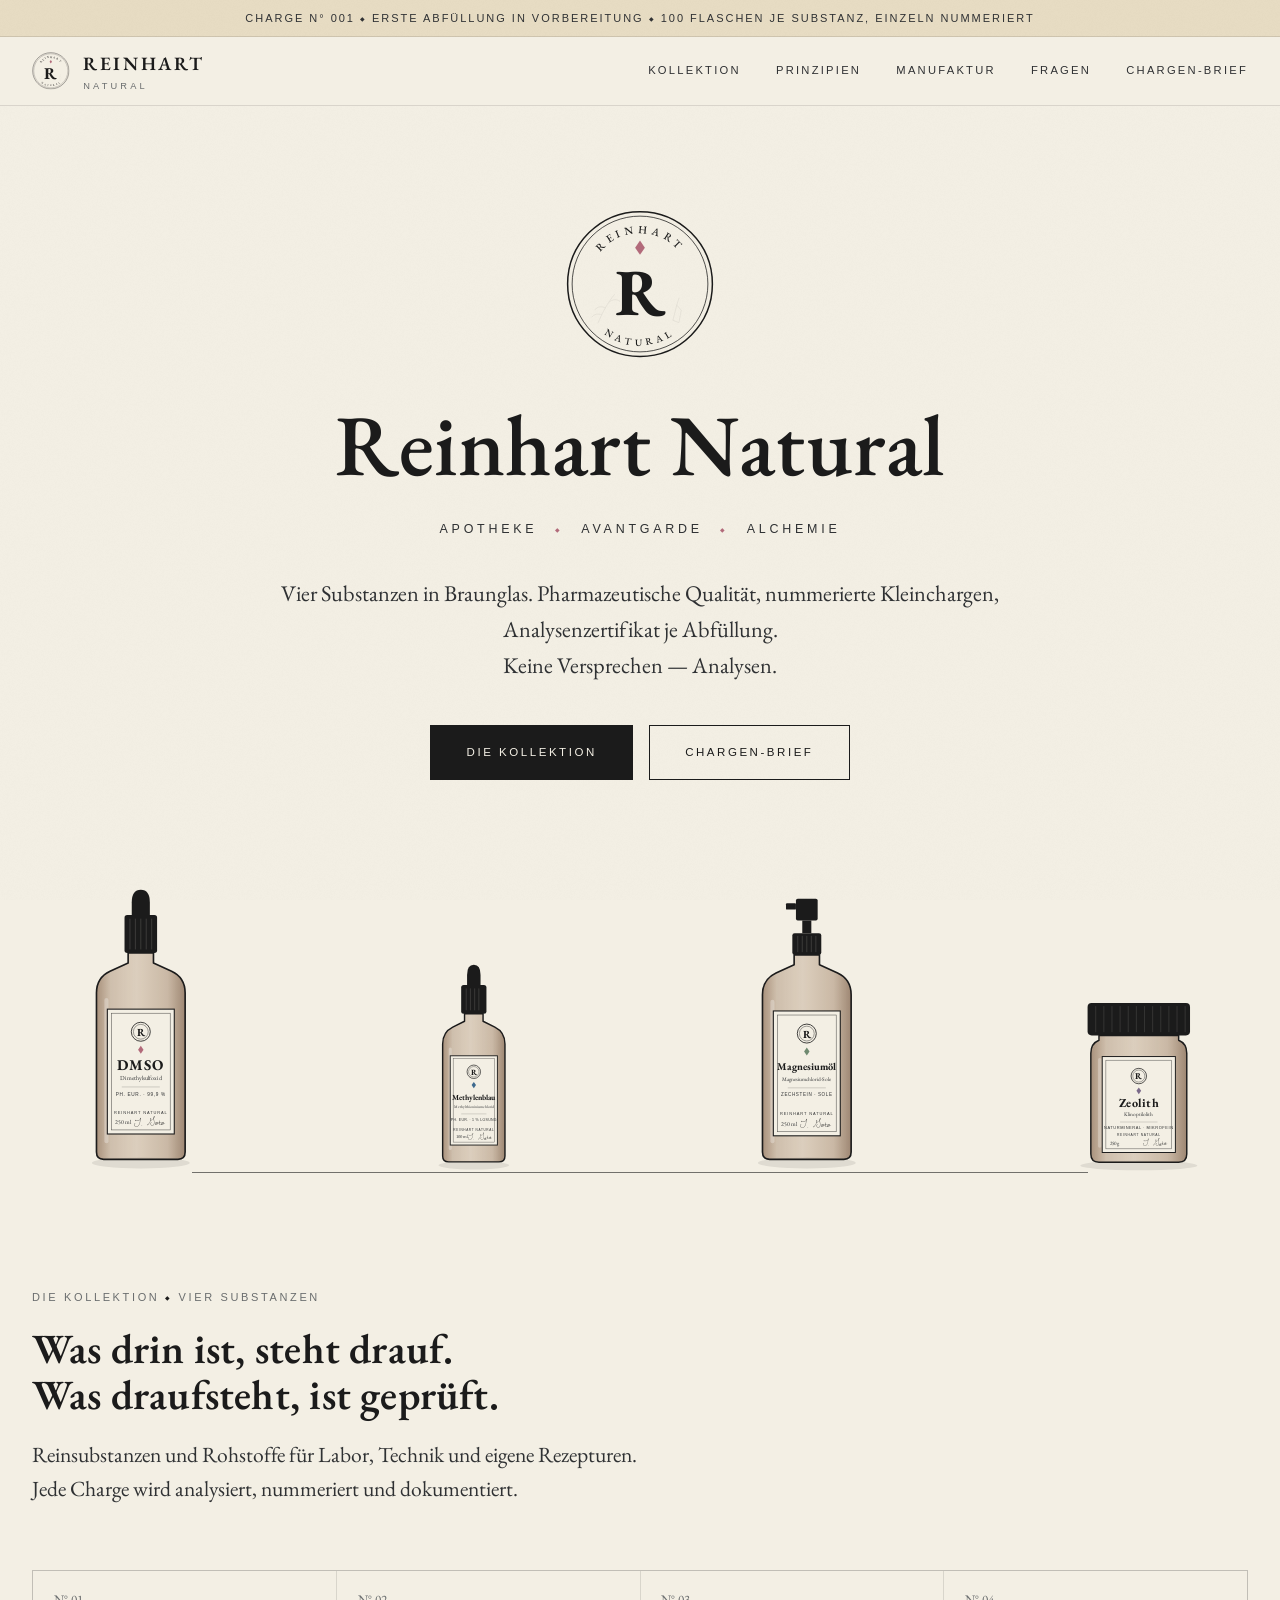
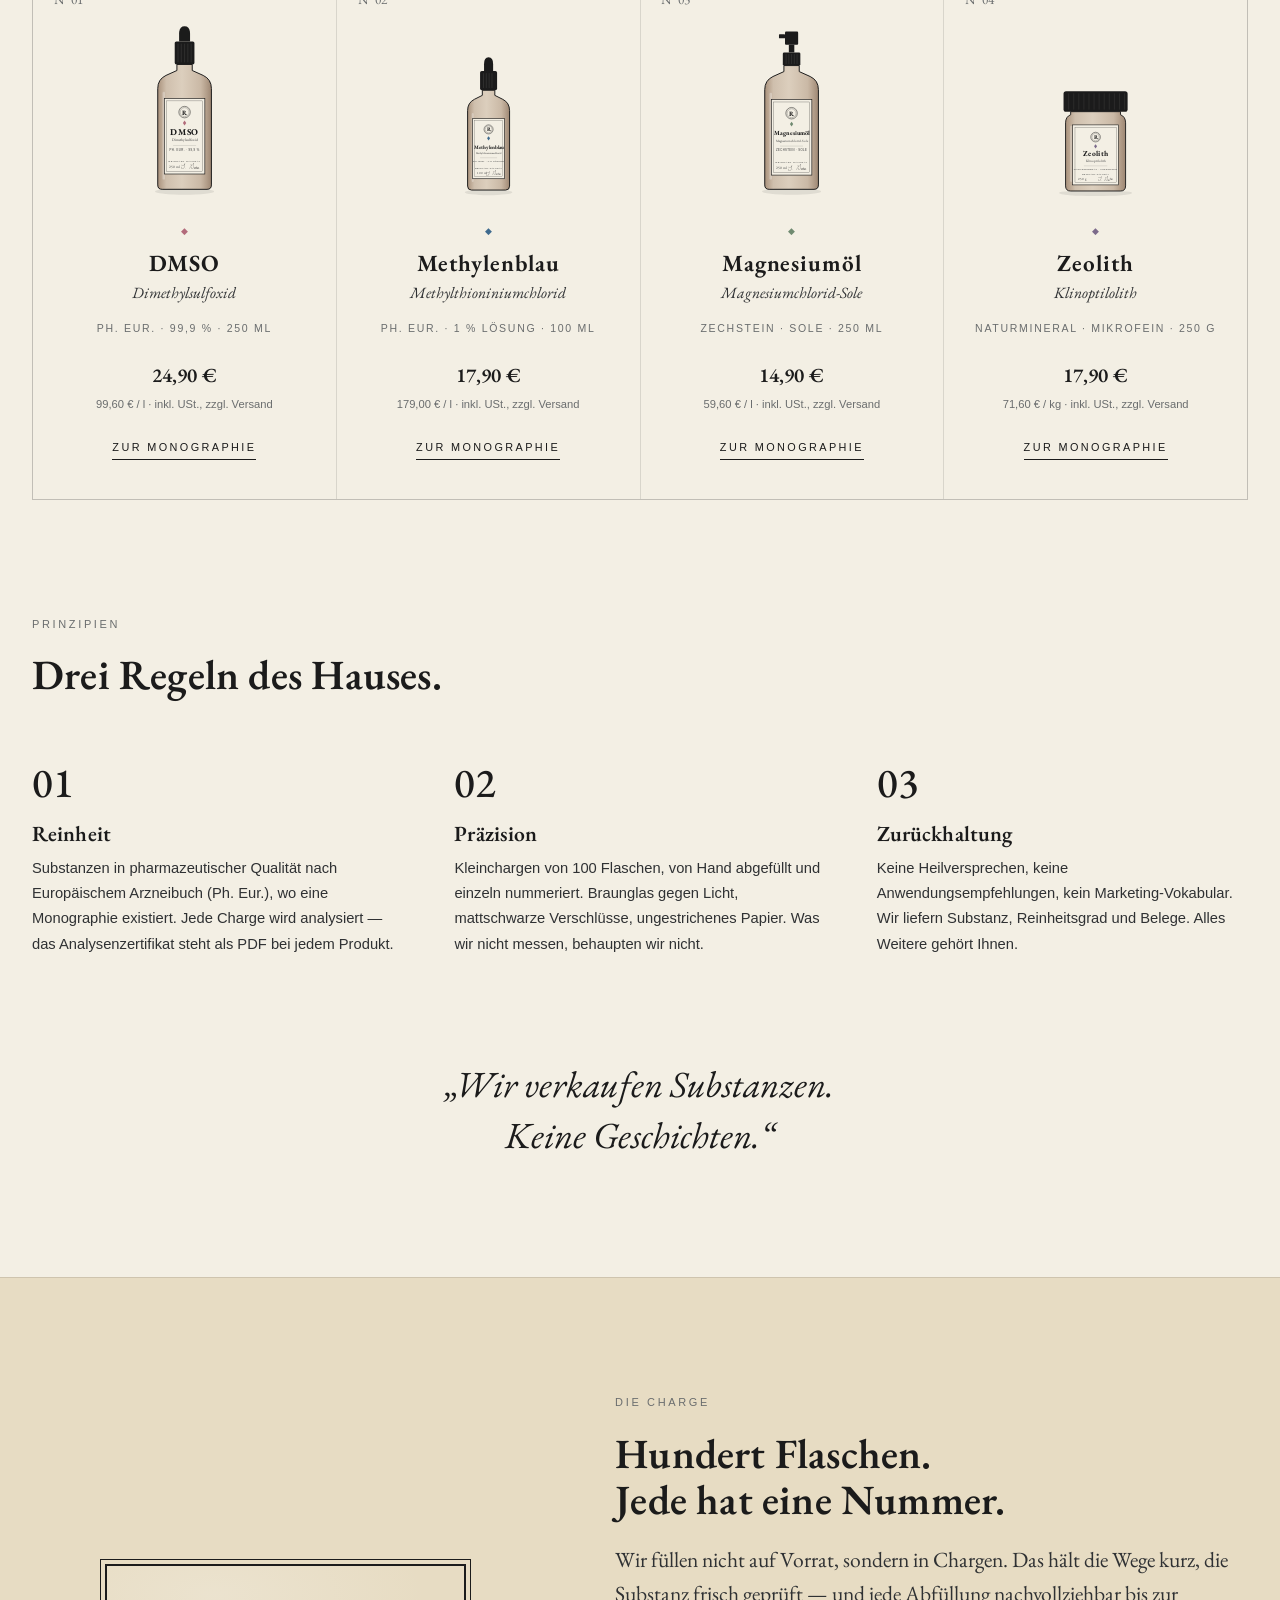
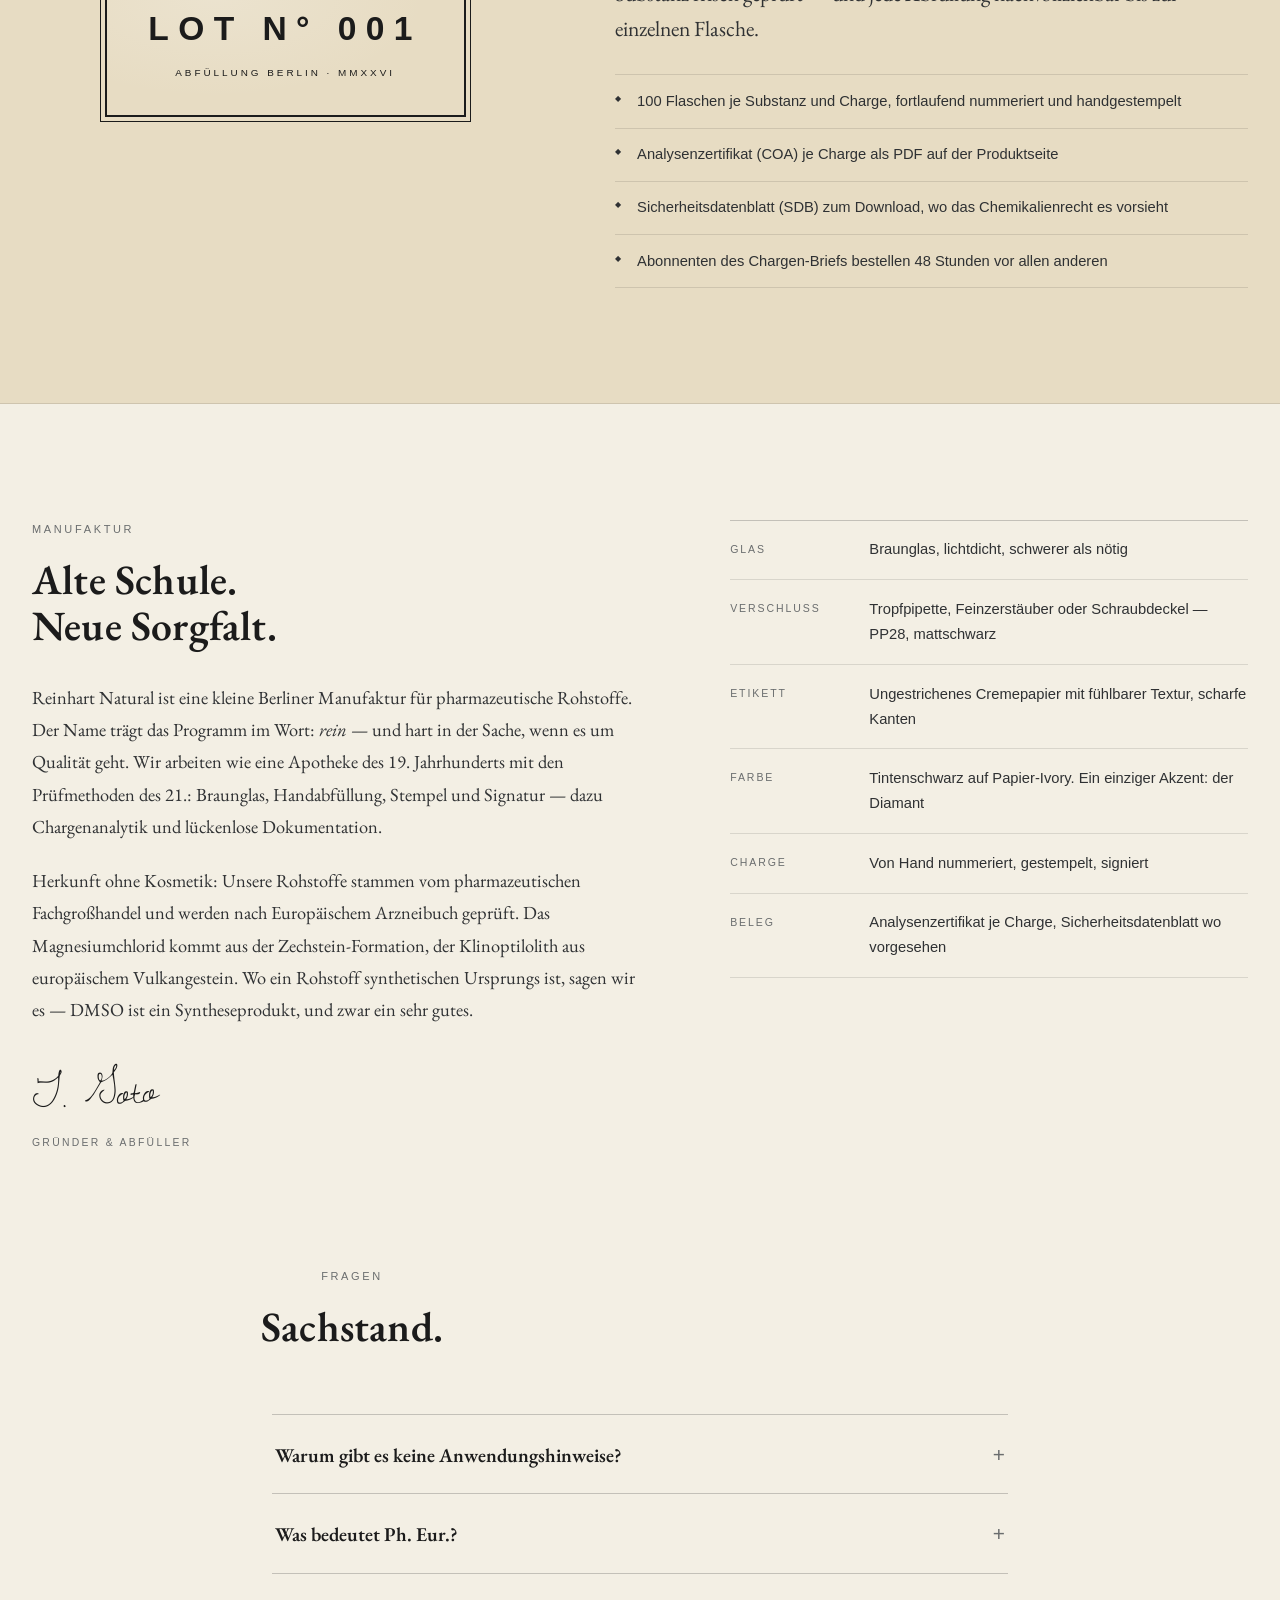
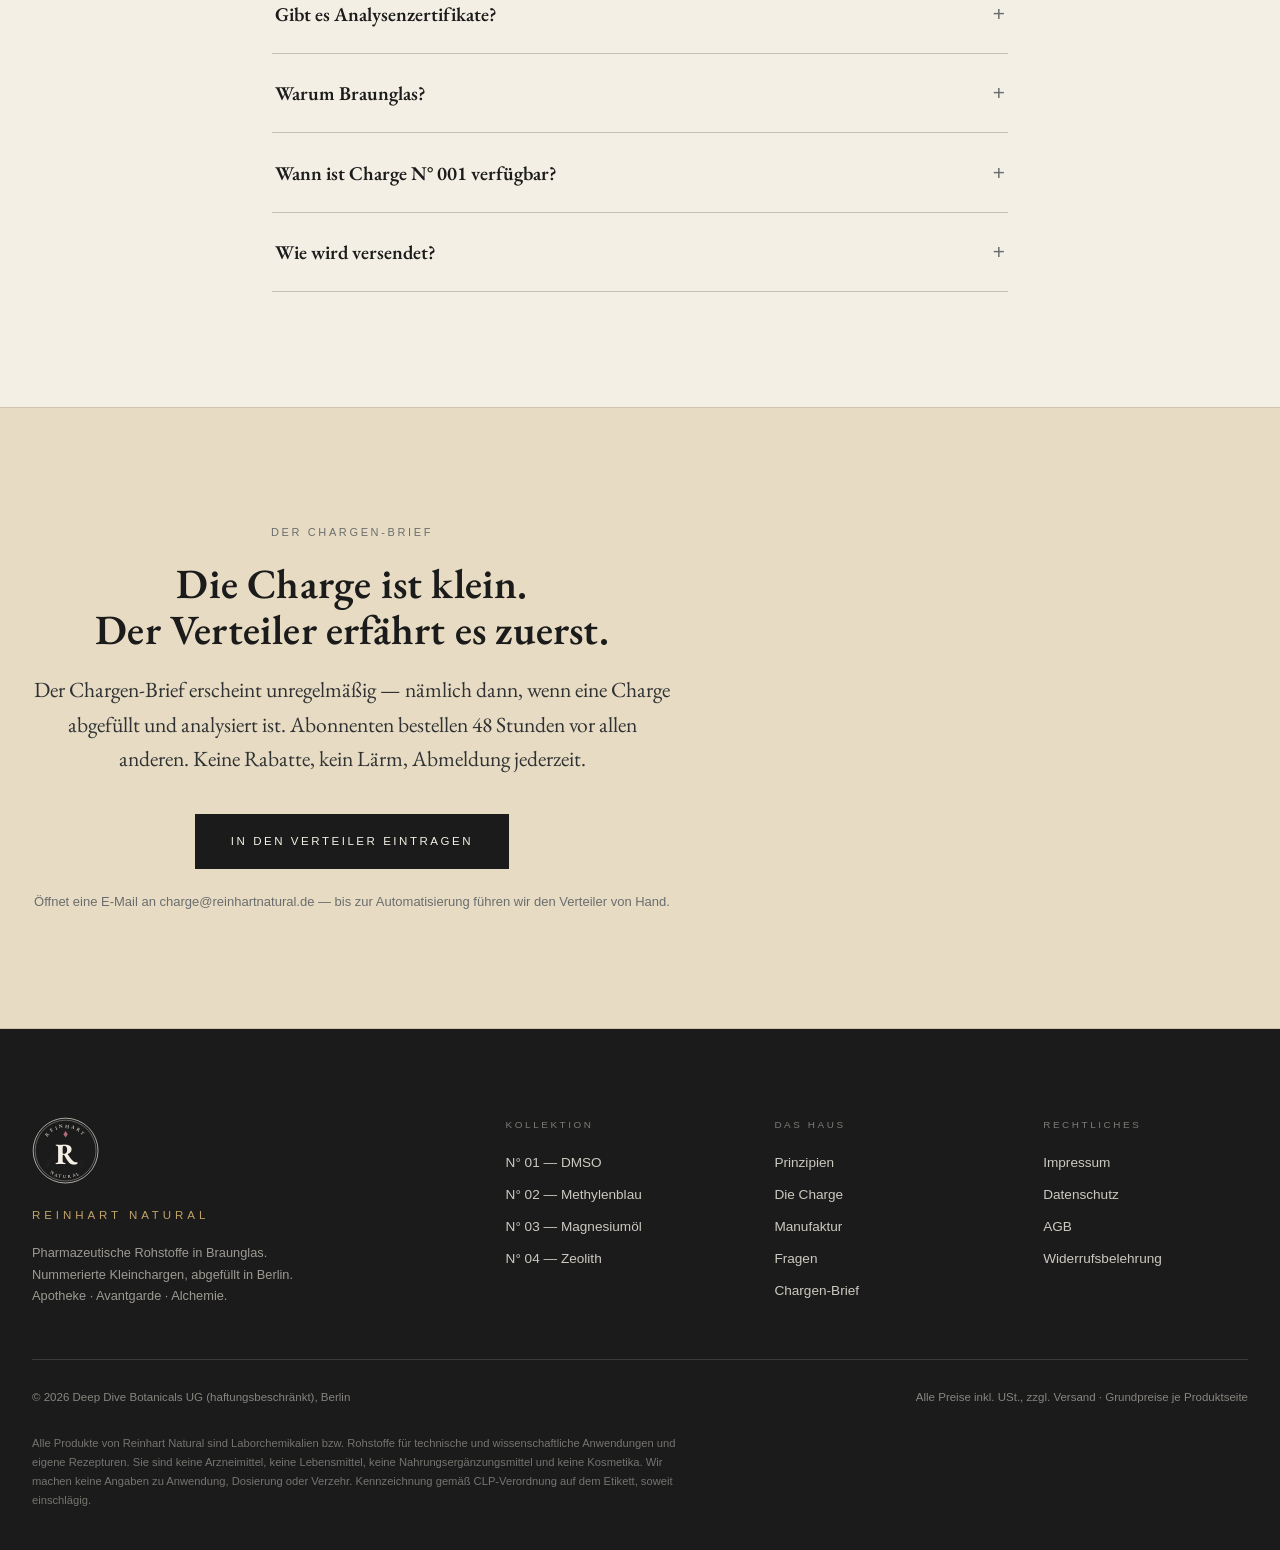
==== index.html @ c89a847f "Komplette Website für reinhartnatural.de Statische Seite (HTML/CSS/JS, kein Build) für GitHub Pages:" ====
<!DOCTYPE html>
<html lang="de">
<head>
  <meta charset="utf-8">
  <meta name="viewport" content="width=device-width, initial-scale=1">
  <title>Reinhart Natural — Pharmazeutische Rohstoffe in Braunglas | Apotheke · Avantgarde · Alchemie</title>
  <meta name="description" content="Reinhart Natural: DMSO, Methylenblau, Magnesiumöl und Zeolith in Braunglas. Pharmazeutische Qualität, nummerierte Kleinchargen, Analysenzertifikat je Charge. Abgefüllt in Berlin.">
  <link rel="canonical" href="https://reinhartnatural.de/">
  <link rel="icon" type="image/svg+xml" href="favicon.svg">
  <link rel="stylesheet" href="assets/css/style.css">
  <meta property="og:type" content="website">
  <meta property="og:site_name" content="Reinhart Natural">
  <meta property="og:title" content="Reinhart Natural — Pharmazeutische Rohstoffe in Braunglas">
  <meta property="og:description" content="Vier Substanzen. Nummerierte Kleinchargen. Analysenzertifikat je Charge. Keine Versprechen — Analysen.">
  <meta property="og:url" content="https://reinhartnatural.de/">
  <meta property="og:locale" content="de_DE">
  <script type="application/ld+json">
  {
    "@context": "https://schema.org",
    "@type": "Organization",
    "name": "Reinhart Natural",
    "url": "https://reinhartnatural.de/",
    "logo": "https://reinhartnatural.de/favicon.svg",
    "slogan": "Apotheke · Avantgarde · Alchemie",
    "parentOrganization": {
      "@type": "Organization",
      "name": "Deep Dive Botanicals UG (haftungsbeschränkt)"
    }
  }
  </script>
</head>
<body>
<a class="skip-link" href="#inhalt">Zum Inhalt springen</a>

<!-- ============ SVG-Sprite: Siegel & Flaschen ============ -->
<svg xmlns="http://www.w3.org/2000/svg" width="0" height="0" style="position:absolute" aria-hidden="true" focusable="false">
  <defs>
    <linearGradient id="amber" x1="0" y1="0" x2="1" y2="0">
      <stop offset="0" stop-color="#6b4426" stop-opacity="0.55"/>
      <stop offset="0.16" stop-color="#7a4f2c" stop-opacity="0.30"/>
      <stop offset="0.45" stop-color="#8a5c34" stop-opacity="0.22"/>
      <stop offset="0.8" stop-color="#7a4f2c" stop-opacity="0.34"/>
      <stop offset="1" stop-color="#5e3a20" stop-opacity="0.58"/>
    </linearGradient>
    <path id="arc-oben" d="M 32 100 A 68 68 0 0 1 168 100" fill="none"/>
    <path id="arc-unten" d="M 18 100 A 82 82 0 0 0 182 100" fill="none"/>
  </defs>

  <!-- Apotheker-Siegel -->
  <symbol id="siegel" viewBox="0 0 200 200">
    <circle cx="100" cy="100" r="96.5" fill="none" stroke="currentColor" stroke-width="2"/>
    <circle cx="100" cy="100" r="90.5" fill="none" stroke="currentColor" stroke-width="1"/>
    <g fill="none" stroke="currentColor" stroke-width="1" stroke-linecap="round" opacity="0.07">
      <path d="M44 152 C 50 138, 56 126, 66 114"/>
      <path d="M54 132 C 49 129, 44 130, 40 134"/>
      <path d="M59 124 C 64 120, 69 120, 73 123"/>
      <path d="M49 141 C 44 139, 39 140, 36 144"/>
      <path d="M144 148 l 5 -20 6 7 -3 16 z"/>
      <path d="M149 128 l 3 -9"/>
    </g>
    <text style="font-family:'EB Garamond',Georgia,serif;font-weight:500;letter-spacing:0.38em" font-size="14.5" fill="currentColor">
      <textPath href="#arc-oben" startOffset="50%" text-anchor="middle">REINHART</textPath>
    </text>
    <text style="font-family:'EB Garamond',Georgia,serif;font-weight:500;letter-spacing:0.42em" font-size="13" fill="currentColor">
      <textPath href="#arc-unten" startOffset="50%" text-anchor="middle">NATURAL</textPath>
    </text>
    <path d="M100 42 l 6.5 9.5 -6.5 9.5 -6.5 -9.5 z" style="fill:var(--d,#b26a7a)"/>
    <text x="100" y="141" text-anchor="middle" style="font-family:'EB Garamond',Georgia,serif;font-weight:700" font-size="88" fill="currentColor">R</text>
  </symbol>

  <!-- DMSO — 250 ml, Tropfpipette -->
  <symbol id="flasche-dmso" viewBox="0 0 190 336">
    <ellipse cx="95" cy="326" rx="54" ry="6" fill="#1b1b1b" opacity="0.09"/>
    <path d="M85 52 L85 38 Q85 24 95 24 Q105 24 105 38 L105 52 Z" fill="#1b1b1b"/>
    <rect x="77" y="52" width="36" height="42" rx="3" fill="#1b1b1b"/>
    <g stroke="#f3efe4" stroke-width="1" opacity="0.16">
      <line x1="83" y1="56" x2="83" y2="90"/><line x1="89" y1="56" x2="89" y2="90"/>
      <line x1="95" y1="56" x2="95" y2="90"/><line x1="101" y1="56" x2="101" y2="90"/>
      <line x1="107" y1="56" x2="107" y2="90"/>
    </g>
    <path d="M54 322 Q46 322 46 314 L46 138 Q46 121 61 114 L81 105 L81 94 L109 94 L109 105 L129 114 Q144 121 144 138 L144 314 Q144 322 136 322 Z"
          fill="url(#amber)" stroke="#1b1b1b" stroke-width="1.8" stroke-linejoin="round"/>
    <path d="M57 146 L57 302" stroke="#ffffff" stroke-width="4.5" stroke-linecap="round" opacity="0.28" fill="none"/>
    <rect x="58" y="156" width="74" height="138" fill="#f3efe4" stroke="#1b1b1b" stroke-width="1.2"/>
    <rect x="62.5" y="160.5" width="65" height="129" fill="none" stroke="#1b1b1b" stroke-width="0.6" opacity="0.75"/>
    <circle cx="95" cy="181" r="10.5" fill="none" stroke="#1b1b1b" stroke-width="0.9"/>
    <circle cx="95" cy="181" r="8.2" fill="none" stroke="#1b1b1b" stroke-width="0.45"/>
    <text x="95" y="185.5" text-anchor="middle" style="font-family:'EB Garamond',Georgia,serif;font-weight:700" font-size="12" fill="#1b1b1b">R</text>
    <path d="M95 196.5 l 3 4.4 -3 4.4 -3 -4.4 z" style="fill:var(--d,#b26a7a)"/>
    <text x="95" y="223" text-anchor="middle" style="font-family:'EB Garamond',Georgia,serif;font-weight:700;letter-spacing:0.08em" font-size="16.5" fill="#1b1b1b">DMSO</text>
    <text x="95" y="234.5" text-anchor="middle" style="font-family:'EB Garamond',Georgia,serif" font-size="6.8" fill="#2f3133">Dimethylsulfoxid</text>
    <line x1="74" y1="242" x2="116" y2="242" stroke="#1b1b1b" stroke-width="0.5" opacity="0.4"/>
    <text x="95" y="251.5" text-anchor="middle" style="font-family:Inter,Arial,sans-serif;letter-spacing:0.14em" font-size="5.2" fill="#2f3133">PH. EUR. · 99,9 %</text>
    <text x="66" y="283" style="font-family:'EB Garamond',Georgia,serif" font-size="6.6" fill="#2f3133">250 ml</text>
    <text x="122" y="284" text-anchor="end" transform="rotate(-3 122 284)" style="font-family:'Dawning of a New Day',cursive" font-size="11" fill="#1b1b1b">T. Goto</text>
    <text x="95" y="272" text-anchor="middle" style="font-family:Inter,Arial,sans-serif;letter-spacing:0.22em" font-size="4.4" fill="#2f3133">REINHART NATURAL</text>
  </symbol>

  <!-- Methylenblau — 100 ml, Tropfpipette -->
  <symbol id="flasche-mb" viewBox="0 0 150 266">
    <ellipse cx="75" cy="258" rx="42" ry="5" fill="#1b1b1b" opacity="0.09"/>
    <path d="M67 44 L67 32 Q67 20 75 20 Q83 20 83 32 L83 44 Z" fill="#1b1b1b"/>
    <rect x="60" y="44" width="30" height="34" rx="3" fill="#1b1b1b"/>
    <g stroke="#f3efe4" stroke-width="1" opacity="0.16">
      <line x1="66" y1="48" x2="66" y2="74"/><line x1="71" y1="48" x2="71" y2="74"/>
      <line x1="76" y1="48" x2="76" y2="74"/><line x1="81" y1="48" x2="81" y2="74"/>
    </g>
    <path d="M45 254 Q38 254 38 247 L38 114 Q38 100 50 94 L64 87 L64 78 L86 78 L86 87 L100 94 Q112 100 112 114 L112 247 Q112 254 105 254 Z"
          fill="url(#amber)" stroke="#1b1b1b" stroke-width="1.7" stroke-linejoin="round"/>
    <path d="M47 120 L47 238" stroke="#ffffff" stroke-width="3.6" stroke-linecap="round" opacity="0.28" fill="none"/>
    <rect x="47" y="128" width="56" height="106" fill="#f3efe4" stroke="#1b1b1b" stroke-width="1.1"/>
    <rect x="50.5" y="131.5" width="49" height="99" fill="none" stroke="#1b1b1b" stroke-width="0.5" opacity="0.75"/>
    <circle cx="75" cy="147" r="8" fill="none" stroke="#1b1b1b" stroke-width="0.8"/>
    <circle cx="75" cy="147" r="6.2" fill="none" stroke="#1b1b1b" stroke-width="0.4"/>
    <text x="75" y="150.5" text-anchor="middle" style="font-family:'EB Garamond',Georgia,serif;font-weight:700" font-size="9.5" fill="#1b1b1b">R</text>
    <path d="M75 159 l 2.6 3.8 -2.6 3.8 -2.6 -3.8 z" style="fill:var(--d,#3e6a8e)"/>
    <text x="75" y="181" text-anchor="middle" style="font-family:'EB Garamond',Georgia,serif;font-weight:700" font-size="9.2" fill="#1b1b1b">Methylenblau</text>
    <text x="75" y="190.5" text-anchor="middle" style="font-family:'EB Garamond',Georgia,serif" font-size="4.7" fill="#2f3133">Methylthioniniumchlorid</text>
    <line x1="60" y1="197" x2="90" y2="197" stroke="#1b1b1b" stroke-width="0.45" opacity="0.4"/>
    <text x="75" y="205" text-anchor="middle" style="font-family:Inter,Arial,sans-serif;letter-spacing:0.08em" font-size="4.2" fill="#2f3133">PH. EUR. · 1 % LÖSUNG</text>
    <text x="54" y="226" style="font-family:'EB Garamond',Georgia,serif" font-size="5.6" fill="#2f3133">100 ml</text>
    <text x="97" y="227" text-anchor="end" transform="rotate(-3 97 227)" style="font-family:'Dawning of a New Day',cursive" font-size="9" fill="#1b1b1b">T. Goto</text>
    <text x="75" y="217" text-anchor="middle" style="font-family:Inter,Arial,sans-serif;letter-spacing:0.2em" font-size="3.7" fill="#2f3133">REINHART NATURAL</text>
  </symbol>

  <!-- Magnesiumöl — 250 ml, Feinzerstäuber -->
  <symbol id="flasche-mgo" viewBox="0 0 190 336">
    <ellipse cx="95" cy="326" rx="54" ry="6" fill="#1b1b1b" opacity="0.09"/>
    <rect x="83" y="34" width="24" height="24" rx="2" fill="#1b1b1b"/>
    <rect x="72" y="39" width="11" height="7" rx="1" fill="#1b1b1b"/>
    <rect x="90" y="58" width="10" height="14" fill="#1b1b1b"/>
    <rect x="79" y="72" width="32" height="24" rx="2.5" fill="#1b1b1b"/>
    <g stroke="#f3efe4" stroke-width="1" opacity="0.16">
      <line x1="85" y1="75" x2="85" y2="93"/><line x1="90" y1="75" x2="90" y2="93"/>
      <line x1="95" y1="75" x2="95" y2="93"/><line x1="100" y1="75" x2="100" y2="93"/>
      <line x1="105" y1="75" x2="105" y2="93"/>
    </g>
    <path d="M54 322 Q46 322 46 314 L46 140 Q46 123 61 116 L81 107 L81 96 L109 96 L109 107 L129 116 Q144 123 144 140 L144 314 Q144 322 136 322 Z"
          fill="url(#amber)" stroke="#1b1b1b" stroke-width="1.8" stroke-linejoin="round"/>
    <path d="M57 148 L57 302" stroke="#ffffff" stroke-width="4.5" stroke-linecap="round" opacity="0.28" fill="none"/>
    <rect x="58" y="158" width="74" height="138" fill="#f3efe4" stroke="#1b1b1b" stroke-width="1.2"/>
    <rect x="62.5" y="162.5" width="65" height="129" fill="none" stroke="#1b1b1b" stroke-width="0.6" opacity="0.75"/>
    <circle cx="95" cy="183" r="10.5" fill="none" stroke="#1b1b1b" stroke-width="0.9"/>
    <circle cx="95" cy="183" r="8.2" fill="none" stroke="#1b1b1b" stroke-width="0.45"/>
    <text x="95" y="187.5" text-anchor="middle" style="font-family:'EB Garamond',Georgia,serif;font-weight:700" font-size="12" fill="#1b1b1b">R</text>
    <path d="M95 198.5 l 3 4.4 -3 4.4 -3 -4.4 z" style="fill:var(--d,#6f8a70)"/>
    <text x="95" y="223" text-anchor="middle" style="font-family:'EB Garamond',Georgia,serif;font-weight:700" font-size="11.5" fill="#1b1b1b">Magnesiumöl</text>
    <text x="95" y="235" text-anchor="middle" style="font-family:'EB Garamond',Georgia,serif" font-size="6" fill="#2f3133">Magnesiumchlorid-Sole</text>
    <line x1="74" y1="243" x2="116" y2="243" stroke="#1b1b1b" stroke-width="0.5" opacity="0.4"/>
    <text x="95" y="252.5" text-anchor="middle" style="font-family:Inter,Arial,sans-serif;letter-spacing:0.14em" font-size="5" fill="#2f3133">ZECHSTEIN · SOLE</text>
    <text x="66" y="285" style="font-family:'EB Garamond',Georgia,serif" font-size="6.6" fill="#2f3133">250 ml</text>
    <text x="122" y="286" text-anchor="end" transform="rotate(-3 122 286)" style="font-family:'Dawning of a New Day',cursive" font-size="11" fill="#1b1b1b">T. Goto</text>
    <text x="95" y="273" text-anchor="middle" style="font-family:Inter,Arial,sans-serif;letter-spacing:0.22em" font-size="4.4" fill="#2f3133">REINHART NATURAL</text>
  </symbol>

  <!-- Zeolith — 250 g, Schraubglas -->
  <symbol id="flasche-zeo" viewBox="0 0 230 246">
    <ellipse cx="115" cy="238" rx="72" ry="6" fill="#1b1b1b" opacity="0.09"/>
    <rect x="52" y="38" width="126" height="40" rx="5" fill="#1b1b1b"/>
    <g stroke="#f3efe4" stroke-width="1" opacity="0.14">
      <line x1="62" y1="42" x2="62" y2="74"/><line x1="72" y1="42" x2="72" y2="74"/>
      <line x1="82" y1="42" x2="82" y2="74"/><line x1="92" y1="42" x2="92" y2="74"/>
      <line x1="102" y1="42" x2="102" y2="74"/><line x1="112" y1="42" x2="112" y2="74"/>
      <line x1="122" y1="42" x2="122" y2="74"/><line x1="132" y1="42" x2="132" y2="74"/>
      <line x1="142" y1="42" x2="142" y2="74"/><line x1="152" y1="42" x2="152" y2="74"/>
      <line x1="162" y1="42" x2="162" y2="74"/><line x1="172" y1="42" x2="172" y2="74"/>
    </g>
    <path d="M66 234 Q56 234 56 224 L56 100 Q56 88 66 84 L66 78 L164 78 L164 84 Q174 88 174 100 L174 224 Q174 234 164 234 Z"
          fill="url(#amber)" stroke="#1b1b1b" stroke-width="1.8" stroke-linejoin="round"/>
    <path d="M67 108 L67 214" stroke="#ffffff" stroke-width="4.5" stroke-linecap="round" opacity="0.26" fill="none"/>
    <rect x="70" y="104" width="90" height="118" fill="#f3efe4" stroke="#1b1b1b" stroke-width="1.2"/>
    <rect x="74.5" y="108.5" width="81" height="109" fill="none" stroke="#1b1b1b" stroke-width="0.6" opacity="0.75"/>
    <circle cx="115" cy="128" r="9.5" fill="none" stroke="#1b1b1b" stroke-width="0.9"/>
    <circle cx="115" cy="128" r="7.4" fill="none" stroke="#1b1b1b" stroke-width="0.45"/>
    <text x="115" y="132" text-anchor="middle" style="font-family:'EB Garamond',Georgia,serif;font-weight:700" font-size="11" fill="#1b1b1b">R</text>
    <path d="M115 142 l 2.9 4.2 -2.9 4.2 -2.9 -4.2 z" style="fill:var(--d,#7b6a8a)"/>
    <text x="115" y="166" text-anchor="middle" style="font-family:'EB Garamond',Georgia,serif;font-weight:700;letter-spacing:0.04em" font-size="15" fill="#1b1b1b">Zeolith</text>
    <text x="115" y="177.5" text-anchor="middle" style="font-family:'EB Garamond',Georgia,serif" font-size="6.6" fill="#2f3133">Klinoptilolith</text>
    <line x1="92" y1="184.5" x2="138" y2="184.5" stroke="#1b1b1b" stroke-width="0.5" opacity="0.4"/>
    <text x="115" y="193" text-anchor="middle" style="font-family:Inter,Arial,sans-serif;letter-spacing:0.14em" font-size="4.9" fill="#2f3133">NATURMINERAL · MIKROFEIN</text>
    <text x="115" y="202" text-anchor="middle" style="font-family:Inter,Arial,sans-serif;letter-spacing:0.2em" font-size="4.1" fill="#2f3133">REINHART NATURAL</text>
    <text x="80" y="212.5" style="font-family:'EB Garamond',Georgia,serif" font-size="6.4" fill="#2f3133">250 g</text>
    <text x="150" y="213" text-anchor="end" transform="rotate(-3 150 213)" style="font-family:'Dawning of a New Day',cursive" font-size="10" fill="#1b1b1b">T. Goto</text>
  </symbol>
</svg>

<!-- ============ Ankündigung + Header ============ -->
<div class="annonce">Charge N° 001 <span class="dia">◆</span> Erste Abfüllung in Vorbereitung <span class="dia">◆</span> 100 Flaschen je Substanz, einzeln nummeriert</div>

<header class="site-header">
  <div class="wrap header-inner">
    <a class="brand" href="index.html" aria-label="Reinhart Natural — Startseite">
      <svg style="color:#1b1b1b"><use href="#siegel"/></svg>
      <span class="brand-name">Reinhart<span>Natural</span></span>
    </a>
    <button class="nav-toggle" aria-expanded="false" aria-controls="hauptnavigation" aria-label="Navigation öffnen">
      <svg viewBox="0 0 24 24" fill="none" stroke-width="1.5"><path d="M3 6h18M3 12h18M3 18h18"/></svg>
    </button>
    <nav class="site-nav" id="hauptnavigation" aria-label="Hauptnavigation">
      <a href="#kollektion">Kollektion</a>
      <a href="#prinzipien">Prinzipien</a>
      <a href="#manufaktur">Manufaktur</a>
      <a href="#fragen">Fragen</a>
      <a href="#verteiler">Chargen-Brief</a>
    </nav>
  </div>
</header>

<main id="inhalt">

  <!-- ============ Hero ============ -->
  <section class="hero">
    <div class="wrap">
      <svg class="hero-seal reveal" style="color:#1b1b1b" role="img" aria-label="Siegel Reinhart Natural"><use href="#siegel"/></svg>
      <h1 class="display reveal reveal-d1">Reinhart Natural</h1>
      <p class="tagline reveal reveal-d2">Apotheke <span class="dia">◆</span> Avantgarde <span class="dia">◆</span> Alchemie</p>
      <p class="hero-claim reveal reveal-d2">Vier Substanzen in Braunglas. Pharmazeutische Qualität, nummerierte
        Kleinchargen, Analysenzertifikat je Abfüllung.<br>Keine Versprechen&nbsp;— Analysen.</p>
      <div class="hero-actions reveal reveal-d3">
        <a class="btn btn-solid" href="#kollektion">Die Kollektion</a>
        <a class="btn" href="#verteiler">Chargen-Brief</a>
      </div>
    </div>
    <div class="hero-shelf reveal">
      <div class="bottles" aria-hidden="true">
        <svg style="--d:#b26a7a"><use href="#flasche-dmso"/></svg>
        <svg class="h-sm" style="--d:#3e6a8e"><use href="#flasche-mb"/></svg>
        <svg style="--d:#6f8a70"><use href="#flasche-mgo"/></svg>
        <svg class="h-jar" style="--d:#7b6a8a"><use href="#flasche-zeo"/></svg>
      </div>
      <hr class="shelf-line">
    </div>
  </section>

  <!-- ============ Kollektion ============ -->
  <section class="section" id="kollektion">
    <div class="wrap">
      <div class="section-head reveal">
        <span class="eyebrow">Die Kollektion <span class="dia">◆</span> Vier Substanzen</span>
        <h2>Was drin ist, steht drauf.<br>Was draufsteht, ist geprüft.</h2>
        <p class="lede">Reinsubstanzen und Rohstoffe für Labor, Technik und eigene Rezepturen.
          Jede Charge wird analysiert, nummeriert und dokumentiert.</p>
      </div>
      <div class="grid-products">
        <article class="product-card reveal">
          <span class="no">N° 01</span>
          <figure><svg style="--d:#b26a7a" role="img" aria-label="DMSO Braunglasflasche mit Tropfpipette"><use href="#flasche-dmso"/></svg></figure>
          <span class="dia" style="color:#b26a7a">◆</span>
          <h3>DMSO</h3>
          <p class="chem">Dimethylsulfoxid</p>
          <p class="spec">Ph.&nbsp;Eur. · 99,9&nbsp;% · 250&nbsp;ml</p>
          <p class="price">24,90&nbsp;€</p>
          <p class="base-price">99,60&nbsp;€&nbsp;/&nbsp;l · inkl. USt., zzgl. Versand</p>
          <a class="card-link stretch" href="produkte/dmso.html">Zur Monographie</a>
        </article>
        <article class="product-card reveal reveal-d1">
          <span class="no">N° 02</span>
          <figure><svg class="h-sm" style="--d:#3e6a8e" role="img" aria-label="Methylenblau Braunglasflasche mit Tropfpipette"><use href="#flasche-mb"/></svg></figure>
          <span class="dia" style="color:#3e6a8e">◆</span>
          <h3>Methylenblau</h3>
          <p class="chem">Methylthioniniumchlorid</p>
          <p class="spec">Ph.&nbsp;Eur. · 1&nbsp;%&nbsp;Lösung · 100&nbsp;ml</p>
          <p class="price">17,90&nbsp;€</p>
          <p class="base-price">179,00&nbsp;€&nbsp;/&nbsp;l · inkl. USt., zzgl. Versand</p>
          <a class="card-link stretch" href="produkte/methylenblau.html">Zur Monographie</a>
        </article>
        <article class="product-card reveal reveal-d2">
          <span class="no">N° 03</span>
          <figure><svg style="--d:#6f8a70" role="img" aria-label="Magnesiumöl Braunglasflasche mit Feinzerstäuber"><use href="#flasche-mgo"/></svg></figure>
          <span class="dia" style="color:#6f8a70">◆</span>
          <h3>Magnesiumöl</h3>
          <p class="chem">Magnesiumchlorid-Sole</p>
          <p class="spec">Zechstein · Sole · 250&nbsp;ml</p>
          <p class="price">14,90&nbsp;€</p>
          <p class="base-price">59,60&nbsp;€&nbsp;/&nbsp;l · inkl. USt., zzgl. Versand</p>
          <a class="card-link stretch" href="produkte/magnesiumoel.html">Zur Monographie</a>
        </article>
        <article class="product-card reveal reveal-d3">
          <span class="no">N° 04</span>
          <figure><svg class="h-jar" style="--d:#7b6a8a" role="img" aria-label="Zeolith Braunglas-Schraubglas"><use href="#flasche-zeo"/></svg></figure>
          <span class="dia" style="color:#7b6a8a">◆</span>
          <h3>Zeolith</h3>
          <p class="chem">Klinoptilolith</p>
          <p class="spec">Naturmineral · mikrofein · 250&nbsp;g</p>
          <p class="price">17,90&nbsp;€</p>
          <p class="base-price">71,60&nbsp;€&nbsp;/&nbsp;kg · inkl. USt., zzgl. Versand</p>
          <a class="card-link stretch" href="produkte/zeolith.html">Zur Monographie</a>
        </article>
      </div>
    </div>
  </section>

  <!-- ============ Prinzipien ============ -->
  <section class="section" id="prinzipien" style="padding-top:0">
    <div class="wrap">
      <div class="section-head reveal">
        <span class="eyebrow">Prinzipien</span>
        <h2>Drei Regeln des Hauses.</h2>
      </div>
      <div class="grid-3">
        <div class="principle reveal">
          <div class="num">01</div>
          <h3>Reinheit</h3>
          <p>Substanzen in pharmazeutischer Qualität nach Europäischem Arzneibuch (Ph.&nbsp;Eur.), wo eine
            Monographie existiert. Jede Charge wird analysiert&nbsp;— das Analysenzertifikat steht als PDF
            bei jedem Produkt.</p>
        </div>
        <div class="principle reveal reveal-d1">
          <div class="num">02</div>
          <h3>Präzision</h3>
          <p>Kleinchargen von 100 Flaschen, von Hand abgefüllt und einzeln nummeriert. Braunglas gegen Licht,
            mattschwarze Verschlüsse, ungestrichenes Papier. Was wir nicht messen, behaupten wir nicht.</p>
        </div>
        <div class="principle reveal reveal-d2">
          <div class="num">03</div>
          <h3>Zurückhaltung</h3>
          <p>Keine Heilversprechen, keine Anwendungsempfehlungen, kein Marketing-Vokabular. Wir liefern
            Substanz, Reinheitsgrad und Belege. Alles Weitere gehört Ihnen.</p>
        </div>
      </div>
      <p class="pullquote reveal">„Wir verkaufen Substanzen.<br>Keine Geschichten.“</p>
    </div>
  </section>

  <!-- ============ Charge ============ -->
  <section class="section charge" id="charge">
    <div class="wrap charge-grid">
      <div class="lot-stamp reveal" aria-hidden="true">
        <div class="lot-no">LOT N° 001</div>
        <div class="lot-sub">Abfüllung Berlin · MMXXVI</div>
      </div>
      <div>
        <div class="section-head reveal" style="margin-bottom:0">
          <span class="eyebrow">Die Charge</span>
          <h2>Hundert Flaschen.<br>Jede hat eine Nummer.</h2>
          <p class="lede">Wir füllen nicht auf Vorrat, sondern in Chargen. Das hält die Wege kurz, die
            Substanz frisch geprüft&nbsp;— und jede Abfüllung nachvollziehbar bis zur einzelnen Flasche.</p>
        </div>
        <ul class="charge-facts reveal">
          <li><span class="dia">◆</span>100 Flaschen je Substanz und Charge, fortlaufend nummeriert und handgestempelt</li>
          <li><span class="dia">◆</span>Analysenzertifikat (COA) je Charge als PDF auf der Produktseite</li>
          <li><span class="dia">◆</span>Sicherheitsdatenblatt (SDB) zum Download, wo das Chemikalienrecht es vorsieht</li>
          <li><span class="dia">◆</span>Abonnenten des Chargen-Briefs bestellen 48 Stunden vor allen anderen</li>
        </ul>
      </div>
    </div>
  </section>

  <!-- ============ Manufaktur ============ -->
  <section class="section" id="manufaktur">
    <div class="wrap manufaktur-grid">
      <div>
        <div class="section-head reveal" style="margin-bottom:2rem">
          <span class="eyebrow">Manufaktur</span>
          <h2>Alte Schule.<br>Neue Sorgfalt.</h2>
        </div>
        <div class="prose reveal">
          <p>Reinhart Natural ist eine kleine Berliner Manufaktur für pharmazeutische Rohstoffe. Der Name
            trägt das Programm im Wort: <em>rein</em>&nbsp;— und hart in der Sache, wenn es um Qualität geht.
            Wir arbeiten wie eine Apotheke des 19.&nbsp;Jahrhunderts mit den Prüfmethoden des 21.: Braunglas,
            Handabfüllung, Stempel und Signatur&nbsp;— dazu Chargenanalytik und lückenlose Dokumentation.</p>
          <p>Herkunft ohne Kosmetik: Unsere Rohstoffe stammen vom pharmazeutischen Fachgroßhandel und werden
            nach Europäischem Arzneibuch geprüft. Das Magnesiumchlorid kommt aus der Zechstein-Formation,
            der Klinoptilolith aus europäischem Vulkangestein. Wo ein Rohstoff synthetischen Ursprungs ist,
            sagen wir es&nbsp;— DMSO ist ein Syntheseprodukt, und zwar ein sehr gutes.</p>
          <div class="signature" aria-hidden="true">T. Goto</div>
          <div class="signature-label">Gründer &amp; Abfüller</div>
        </div>
      </div>
      <div class="reveal reveal-d1">
        <ul class="material-list">
          <li><span class="k">Glas</span><span class="v">Braunglas, lichtdicht, schwerer als nötig</span></li>
          <li><span class="k">Verschluss</span><span class="v">Tropfpipette, Feinzerstäuber oder Schraubdeckel&nbsp;— PP28, mattschwarz</span></li>
          <li><span class="k">Etikett</span><span class="v">Ungestrichenes Cremepapier mit fühlbarer Textur, scharfe Kanten</span></li>
          <li><span class="k">Farbe</span><span class="v">Tintenschwarz auf Papier-Ivory. Ein einziger Akzent: der Diamant</span></li>
          <li><span class="k">Charge</span><span class="v">Von Hand nummeriert, gestempelt, signiert</span></li>
          <li><span class="k">Beleg</span><span class="v">Analysenzertifikat je Charge, Sicherheitsdatenblatt wo vorgesehen</span></li>
        </ul>
      </div>
    </div>
  </section>

  <!-- ============ FAQ ============ -->
  <section class="section" id="fragen" style="padding-top:0">
    <div class="wrap">
      <div class="section-head center reveal">
        <span class="eyebrow">Fragen</span>
        <h2>Sachstand.</h2>
      </div>
      <div class="faq reveal">
        <details>
          <summary>Warum gibt es keine Anwendungshinweise?</summary>
          <div class="faq-body">
            <p>Unsere Produkte sind Laborchemikalien und Rohstoffe für technische und wissenschaftliche
              Zwecke sowie für eigene Rezepturen. Sie sind keine Arzneimittel, keine Lebensmittel, keine
              Nahrungsergänzungsmittel und keine Kosmetika. Deshalb machen wir grundsätzlich keine Angaben
              zu Anwendung, Dosierung oder Verzehr&nbsp;— aus rechtlichen Gründen und aus Überzeugung.</p>
            <p>Fachliteratur zu den einzelnen Substanzen ist im Buchhandel verfügbar. Die Auswahl gehört Ihnen.</p>
          </div>
        </details>
        <details>
          <summary>Was bedeutet Ph.&nbsp;Eur.?</summary>
          <div class="faq-body">
            <p>Das Europäische Arzneibuch (Pharmacopoea Europaea) legt für Substanzen verbindliche
              Monographien fest: Identität, Reinheit, Prüfverfahren. „Ph.&nbsp;Eur.“ bedeutet, dass eine
              Substanz die Anforderungen dieser Monographie erfüllt&nbsp;— geprüft, nicht behauptet.</p>
          </div>
        </details>
        <details>
          <summary>Gibt es Analysenzertifikate?</summary>
          <div class="faq-body">
            <p>Ja, für jede Charge. Das Analysenzertifikat (Certificate of Analysis, COA) dokumentiert die
              Prüfung der jeweiligen Abfüllung und steht auf der Produktseite als PDF bereit, sobald die
              Charge verfügbar ist. Sicherheitsdatenblätter stellen wir zum Download, wo das
              Chemikalienrecht es vorsieht.</p>
          </div>
        </details>
        <details>
          <summary>Warum Braunglas?</summary>
          <div class="faq-body">
            <p>Braunglas filtert Licht im UV-Bereich und schützt lichtempfindliche Substanzen. Es ist
              chemisch inert, dicht und wiederverwendbar. Kunststoff kommt bei uns nur dort vor, wo es
              technisch nicht anders geht: am Verschluss.</p>
          </div>
        </details>
        <details>
          <summary>Wann ist Charge N° 001 verfügbar?</summary>
          <div class="faq-body">
            <p>Die erste Abfüllung ist in Vorbereitung. Der Chargen-Brief informiert zuerst: Abonnenten
              erhalten Analysenzertifikat und Bestellzugang 48 Stunden vor allen anderen. Je Substanz
              werden 100 nummerierte Flaschen abgefüllt.</p>
          </div>
        </details>
        <details>
          <summary>Wie wird versendet?</summary>
          <div class="faq-body">
            <p>Versichert, mit geschütztem Glas und plastikarm verpackt, innerhalb Deutschlands. Die
              Versandkosten werden vor der Bestellung transparent ausgewiesen. Details folgen mit
              Charge&nbsp;N°&nbsp;001.</p>
          </div>
        </details>
      </div>
    </div>
  </section>

  <!-- ============ Chargen-Brief ============ -->
  <section class="section charge verteiler" id="verteiler">
    <div class="wrap">
      <div class="section-head center reveal" style="margin-bottom:0">
        <span class="eyebrow">Der Chargen-Brief</span>
        <h2>Die Charge ist klein.<br>Der Verteiler erfährt es zuerst.</h2>
        <p class="lede" style="max-width:36em;margin-inline:auto">Der Chargen-Brief erscheint unregelmäßig&nbsp;—
          nämlich dann, wenn eine Charge abgefüllt und analysiert ist. Abonnenten bestellen 48 Stunden vor
          allen anderen. Keine Rabatte, kein Lärm, Abmeldung jederzeit.</p>
        <a class="btn btn-solid reveal" href="mailto:charge@reinhartnatural.de?subject=Chargen-Brief%20abonnieren&amp;body=Bitte%20nehmt%20mich%20in%20den%20Chargen-Brief%20auf.">In den Verteiler eintragen</a>
        <p class="small">Öffnet eine E-Mail an charge@reinhartnatural.de&nbsp;— bis zur Automatisierung führen wir den Verteiler von Hand.</p>
      </div>
    </div>
  </section>

</main>

<!-- ============ Footer ============ -->
<footer class="site-footer">
  <div class="wrap">
    <div class="footer-grid">
      <div class="footer-brand">
        <svg style="color:#f3efe4"><use href="#siegel"/></svg>
        <div class="wordmark">Reinhart Natural</div>
        <p>Pharmazeutische Rohstoffe in Braunglas. Nummerierte Kleinchargen, abgefüllt in Berlin.
          Apotheke · Avantgarde · Alchemie.</p>
      </div>
      <div class="footer-col">
        <h4>Kollektion</h4>
        <ul>
          <li><a href="produkte/dmso.html">N° 01 — DMSO</a></li>
          <li><a href="produkte/methylenblau.html">N° 02 — Methylenblau</a></li>
          <li><a href="produkte/magnesiumoel.html">N° 03 — Magnesiumöl</a></li>
          <li><a href="produkte/zeolith.html">N° 04 — Zeolith</a></li>
        </ul>
      </div>
      <div class="footer-col">
        <h4>Das Haus</h4>
        <ul>
          <li><a href="index.html#prinzipien">Prinzipien</a></li>
          <li><a href="index.html#charge">Die Charge</a></li>
          <li><a href="index.html#manufaktur">Manufaktur</a></li>
          <li><a href="index.html#fragen">Fragen</a></li>
          <li><a href="index.html#verteiler">Chargen-Brief</a></li>
        </ul>
      </div>
      <div class="footer-col">
        <h4>Rechtliches</h4>
        <ul>
          <li><a href="rechtliches/impressum.html">Impressum</a></li>
          <li><a href="rechtliches/datenschutz.html">Datenschutz</a></li>
          <li><a href="rechtliches/agb.html">AGB</a></li>
          <li><a href="rechtliches/widerruf.html">Widerrufsbelehrung</a></li>
        </ul>
      </div>
    </div>
    <div class="footer-legal">
      <span>© 2026 Deep Dive Botanicals UG (haftungsbeschränkt), Berlin</span>
      <span>Alle Preise inkl. USt., zzgl. Versand · Grundpreise je Produktseite</span>
    </div>
    <p class="footer-disclaimer">Alle Produkte von Reinhart Natural sind Laborchemikalien bzw. Rohstoffe für
      technische und wissenschaftliche Anwendungen und eigene Rezepturen. Sie sind keine Arzneimittel, keine
      Lebensmittel, keine Nahrungsergänzungsmittel und keine Kosmetika. Wir machen keine Angaben zu Anwendung,
      Dosierung oder Verzehr. Kennzeichnung gemäß CLP-Verordnung auf dem Etikett, soweit einschlägig.</p>
  </div>
</footer>

<script src="assets/js/main.js"></script>
</body>
</html>
---- assets/css/style.css ----
/* ============================================================
   REINHART NATURAL — reinhartnatural.de
   Apotheke · Avantgarde · Alchemie
   Design-System nach Brandkit: Papier-Ivory, Tintenschwarz,
   EB Garamond + Inter, scharfe Kanten, ein Diamant pro Produkt.
   ============================================================ */

/* ---------- Schriften (selbst gehostet, DSGVO-konform) ---------- */

@font-face {
  font-family: "EB Garamond";
  font-style: normal;
  font-weight: 400 800;
  font-display: swap;
  src: url("../fonts/ebgaramond-latin.woff2") format("woff2");
}
@font-face {
  font-family: "EB Garamond";
  font-style: italic;
  font-weight: 400 800;
  font-display: swap;
  src: url("../fonts/ebgaramond-italic-latin.woff2") format("woff2");
}
@font-face {
  font-family: "Inter";
  font-style: normal;
  font-weight: 100 900;
  font-display: swap;
  src: url("../fonts/inter-latin.woff2") format("woff2");
}
@font-face {
  font-family: "Dawning of a New Day";
  font-style: normal;
  font-weight: 400;
  font-display: swap;
  src: url("../fonts/dawning-latin.woff2") format("woff2");
}

/* ---------- Token ---------- */

:root {
  --ink: #1b1b1b;          /* Tintenschwarz */
  --coal: #2f3133;         /* Kohlegrau */
  --stone: #6a6d6e;        /* Steingrau */
  --ivory: #f3efe4;        /* Papier Ivory */
  --parchment: #e7dcc3;    /* Pergament Beige */
  --gold: #c1a36a;         /* Altgold */
  --deepsea: #1e3a45;      /* Tiefsee */

  --rosa: #b26a7a;         /* DMSO */
  --blau: #3e6a8e;         /* Methylenblau */
  --gruen: #6f8a70;        /* Magnesiumöl */
  --violett: #7b6a8a;      /* Zeolith */

  --hairline: rgba(27, 27, 27, 0.22);
  --hairline-soft: rgba(27, 27, 27, 0.12);
  --amber: #7a4f2c;        /* Braunglas-Ton für Illustrationen */

  --serif: "EB Garamond", "Garamond", "Georgia", serif;
  --sans: "Inter", "Helvetica Neue", Arial, sans-serif;
  --hand: "Dawning of a New Day", cursive;

  --w-wide: 76rem;
  --w-text: 44rem;
}

/* ---------- Reset / Basis ---------- */

*,
*::before,
*::after {
  box-sizing: border-box;
  margin: 0;
  padding: 0;
}

html {
  scroll-behavior: smooth;
  -webkit-text-size-adjust: 100%;
}

body {
  font-family: var(--sans);
  font-size: 1rem;
  line-height: 1.7;
  color: var(--ink);
  background-color: var(--ivory);
  font-feature-settings: "kern";
  text-rendering: optimizeLegibility;
  -webkit-font-smoothing: antialiased;
}

/* Papierkorn — die einzige „Verzierung“ */
body::before {
  content: "";
  position: fixed;
  inset: 0;
  z-index: 0;
  pointer-events: none;
  opacity: 0.5;
  background-image: url("data:image/svg+xml,%3Csvg xmlns='http://www.w3.org/2000/svg' width='240' height='240'%3E%3Cfilter id='n'%3E%3CfeTurbulence type='fractalNoise' baseFrequency='0.85' numOctaves='2' stitchTiles='stitch'/%3E%3CfeColorMatrix type='saturate' values='0'/%3E%3CfeComponentTransfer%3E%3CfeFuncA type='linear' slope='0.05'/%3E%3C/feComponentTransfer%3E%3C/filter%3E%3Crect width='240' height='240' filter='url(%23n)'/%3E%3C/svg%3E");
}

main,
header,
footer {
  position: relative;
  z-index: 1;
}

::selection {
  background: rgba(178, 106, 122, 0.25);
}

img,
svg {
  display: block;
  max-width: 100%;
}

a {
  color: inherit;
  text-decoration: none;
}

p a,
li a {
  text-decoration: underline;
  text-underline-offset: 3px;
  text-decoration-thickness: 1px;
  text-decoration-color: var(--hairline);
  transition: text-decoration-color 0.2s ease;
}

p a:hover,
li a:hover {
  text-decoration-color: var(--ink);
}

:focus-visible {
  outline: 2px solid var(--ink);
  outline-offset: 3px;
}

.skip-link {
  position: absolute;
  left: -9999px;
  top: 0;
  background: var(--ink);
  color: var(--ivory);
  padding: 0.6rem 1rem;
  z-index: 100;
  font-size: 0.8rem;
}

.skip-link:focus {
  left: 0;
}

/* ---------- Typografie ---------- */

h1, h2, h3,
.display {
  font-family: var(--serif);
  font-weight: 600;
  line-height: 1.12;
  letter-spacing: 0.005em;
  color: var(--ink);
}

.display {
  font-size: clamp(2.9rem, 7vw, 5.4rem);
  font-weight: 550;
}

h2 {
  font-size: clamp(1.9rem, 3.4vw, 2.6rem);
}

h3 {
  font-size: 1.3rem;
  font-weight: 600;
}

.lede {
  font-family: var(--serif);
  font-size: clamp(1.15rem, 1.8vw, 1.35rem);
  line-height: 1.6;
  color: var(--coal);
  font-feature-settings: "onum";
}

.prose p {
  font-family: var(--serif);
  font-size: 1.15rem;
  line-height: 1.75;
  color: var(--coal);
  font-feature-settings: "onum";
  max-width: var(--w-text);
}

.prose p + p {
  margin-top: 1.2em;
}

.prose em {
  font-style: italic;
}

.eyebrow {
  font-family: var(--sans);
  font-size: 0.6875rem;
  font-weight: 500;
  letter-spacing: 0.24em;
  text-transform: uppercase;
  color: var(--stone);
}

.eyebrow .dia {
  font-size: 0.55em;
  vertical-align: 0.22em;
  color: var(--ink);
}

.small {
  font-size: 0.8125rem;
  color: var(--stone);
  line-height: 1.6;
}

/* ---------- Layout ---------- */

.wrap {
  width: min(var(--w-wide), 100% - 3rem);
  margin-inline: auto;
}

.section {
  padding-block: clamp(4.5rem, 9vw, 8.5rem);
}

.section-head {
  max-width: 40rem;
  margin-bottom: clamp(2.5rem, 5vw, 4.5rem);
}

.section-head .eyebrow {
  display: block;
  margin-bottom: 1.1rem;
}

.section-head p {
  margin-top: 1.2rem;
}

.center {
  text-align: center;
}

.center .section-head {
  margin-inline: auto;
}

/* Hairline mit Diamant */
.rule {
  border: 0;
  border-top: 1px solid var(--hairline);
  margin: 0;
}

.rule-diamond {
  display: flex;
  align-items: center;
  gap: 1.1rem;
  border: 0;
  margin: 0;
}

.rule-diamond::before,
.rule-diamond::after {
  content: "";
  flex: 1;
  border-top: 1px solid var(--hairline);
}

.rule-diamond span {
  font-size: 0.5rem;
  color: var(--ink);
  line-height: 1;
}

/* ---------- Buttons ---------- */

.btn {
  display: inline-block;
  font-family: var(--sans);
  font-size: 0.72rem;
  font-weight: 500;
  letter-spacing: 0.22em;
  text-transform: uppercase;
  padding: 1.05rem 2.2rem;
  border: 1px solid var(--ink);
  color: var(--ink);
  background: transparent;
  cursor: pointer;
  transition: background-color 0.25s ease, color 0.25s ease;
  text-align: center;
}

.btn:hover {
  background: var(--ink);
  color: var(--ivory);
}

.btn-solid {
  background: var(--ink);
  color: var(--ivory);
}

.btn-solid:hover {
  background: var(--coal);
  border-color: var(--coal);
  color: var(--ivory);
}

/* ---------- Ankündigung + Header ---------- */

.annonce {
  background: var(--parchment);
  border-bottom: 1px solid var(--hairline-soft);
  text-align: center;
  padding: 0.55rem 1rem;
  font-size: 0.6875rem;
  letter-spacing: 0.18em;
  text-transform: uppercase;
  color: var(--coal);
}

.annonce .dia {
  font-size: 0.55em;
  vertical-align: 0.22em;
}

.site-header {
  position: sticky;
  top: 0;
  z-index: 50;
  background: rgba(243, 239, 228, 0.92);
  backdrop-filter: blur(8px);
  border-bottom: 1px solid var(--hairline-soft);
  transition: box-shadow 0.3s ease;
}

.site-header.scrolled {
  box-shadow: 0 1px 0 var(--hairline), 0 8px 24px rgba(27, 27, 27, 0.05);
}

.header-inner {
  display: flex;
  align-items: center;
  justify-content: space-between;
  gap: 2rem;
  height: 4.25rem;
}

.brand {
  display: flex;
  align-items: center;
  gap: 0.85rem;
}

.brand svg {
  width: 2.35rem;
  height: 2.35rem;
  flex: none;
}

.brand-name {
  font-family: var(--serif);
  font-size: 1.18rem;
  font-weight: 600;
  letter-spacing: 0.14em;
  text-transform: uppercase;
  white-space: nowrap;
}

.brand-name span {
  font-family: var(--sans);
  font-size: 0.58rem;
  font-weight: 500;
  letter-spacing: 0.34em;
  display: block;
  color: var(--stone);
  margin-top: -0.1rem;
}

.site-nav {
  display: flex;
  align-items: center;
  gap: 2.2rem;
}

.site-nav a {
  font-size: 0.7rem;
  font-weight: 500;
  letter-spacing: 0.2em;
  text-transform: uppercase;
  color: var(--coal);
  padding: 0.4rem 0;
  border-bottom: 1px solid transparent;
  transition: border-color 0.2s ease, color 0.2s ease;
}

.site-nav a:hover {
  color: var(--ink);
  border-bottom-color: var(--ink);
}

.nav-toggle {
  display: none;
  background: none;
  border: 0;
  cursor: pointer;
  padding: 0.5rem;
}

.nav-toggle svg {
  width: 1.4rem;
  height: 1.4rem;
  stroke: var(--ink);
}

/* ---------- Hero ---------- */

.hero {
  padding-block: clamp(4rem, 8vw, 7rem) 0;
  text-align: center;
  overflow: hidden;
}

.hero-seal {
  width: clamp(7rem, 12vw, 9.5rem);
  margin: 0 auto 2.4rem;
}

.hero .display {
  margin-bottom: 1.6rem;
}

.tagline {
  font-family: var(--sans);
  font-size: 0.78rem;
  font-weight: 500;
  letter-spacing: 0.3em;
  text-transform: uppercase;
  color: var(--coal);
  display: flex;
  align-items: center;
  justify-content: center;
  gap: 1.1rem;
  flex-wrap: wrap;
}

.tagline .dia {
  font-size: 0.5em;
  color: var(--rosa);
}

.hero-claim {
  font-family: var(--serif);
  font-size: clamp(1.15rem, 2vw, 1.4rem);
  color: var(--coal);
  max-width: 34em;
  margin: 2.2rem auto 0;
  line-height: 1.6;
}

.hero-actions {
  display: flex;
  justify-content: center;
  gap: 1rem;
  flex-wrap: wrap;
  margin-top: 2.6rem;
}

/* Regalbrett mit Flaschen-Quartett */
.hero-shelf {
  margin-top: clamp(3.5rem, 7vw, 5.5rem);
  position: relative;
}

.hero-shelf .bottles {
  display: flex;
  align-items: flex-end;
  justify-content: center;
  gap: clamp(1.2rem, 4vw, 3.2rem);
  padding-bottom: 0;
}

.hero-shelf .bottles svg {
  height: clamp(11rem, 24vw, 19rem);
  width: auto;
}

.hero-shelf .bottles svg.h-sm { height: clamp(8rem, 17.5vw, 14rem); }
.hero-shelf .bottles svg.h-jar { height: clamp(7.5rem, 16vw, 12.5rem); }

.shelf-line {
  border: 0;
  border-top: 1px solid var(--ink);
  opacity: 0.6;
  width: min(56rem, 88%);
  margin: 0 auto;
}

/* ---------- Kollektion ---------- */

.grid-products {
  display: grid;
  grid-template-columns: repeat(4, 1fr);
  gap: 1px;
  background: var(--hairline-soft);
  border: 1px solid var(--hairline-soft);
}

.product-card {
  background: var(--ivory);
  padding: 2.6rem 1.8rem 2.4rem;
  text-align: center;
  display: flex;
  flex-direction: column;
  align-items: center;
  position: relative;
  transition: background-color 0.3s ease;
}

.product-card:hover {
  background: #f7f4ea;
}

.product-card .no {
  position: absolute;
  top: 1.1rem;
  left: 1.3rem;
  font-family: var(--serif);
  font-size: 0.82rem;
  color: var(--stone);
  font-feature-settings: "onum";
}

.product-card figure {
  height: 11.5rem;
  display: flex;
  align-items: flex-end;
  margin-bottom: 1.9rem;
  transition: transform 0.35s ease;
}

.product-card:hover figure {
  transform: translateY(-4px);
}

.product-card figure svg {
  height: 100%;
  width: auto;
}

.product-card figure svg.h-sm { height: 82%; }
.product-card figure svg.h-jar { height: 68%; }

.product-card .dia {
  font-size: 0.55rem;
  line-height: 1;
  margin-bottom: 0.9rem;
}

.product-card h3 {
  font-size: 1.45rem;
  font-weight: 650;
  letter-spacing: 0.04em;
}

.product-card .chem {
  font-family: var(--serif);
  font-style: italic;
  font-size: 0.98rem;
  color: var(--coal);
  margin-top: 0.25rem;
}

.product-card .spec {
  font-size: 0.66rem;
  letter-spacing: 0.16em;
  text-transform: uppercase;
  color: var(--stone);
  margin-top: 0.8rem;
}

.product-card .price {
  font-family: var(--serif);
  font-size: 1.25rem;
  font-weight: 600;
  margin-top: 1.3rem;
}

.product-card .base-price {
  font-size: 0.7rem;
  color: var(--stone);
  margin-top: 0.15rem;
}

.product-card .card-link {
  margin-top: 1.5rem;
  font-size: 0.68rem;
  font-weight: 500;
  letter-spacing: 0.22em;
  text-transform: uppercase;
  border-bottom: 1px solid var(--ink);
  padding-bottom: 0.2rem;
}

/* Karte komplett klickbar */
.product-card .stretch::after {
  content: "";
  position: absolute;
  inset: 0;
}

/* ---------- Prinzipien ---------- */

.grid-3 {
  display: grid;
  grid-template-columns: repeat(3, 1fr);
  gap: clamp(2rem, 4vw, 4rem);
}

.principle .num {
  font-family: var(--serif);
  font-size: 2.6rem;
  font-weight: 500;
  color: var(--ink);
  font-feature-settings: "onum";
  line-height: 1;
}

.principle h3 {
  margin: 1.1rem 0 0.7rem;
  font-size: 1.35rem;
}

.principle p {
  font-size: 0.92rem;
  color: var(--coal);
  max-width: 30em;
}

.pullquote {
  font-family: var(--serif);
  font-size: clamp(1.6rem, 3vw, 2.3rem);
  font-weight: 500;
  font-style: italic;
  text-align: center;
  max-width: 26em;
  margin: clamp(4rem, 8vw, 6.5rem) auto 0;
  line-height: 1.4;
}

/* ---------- Charge ---------- */

.charge {
  background: var(--parchment);
  border-block: 1px solid var(--hairline-soft);
}

.charge-grid {
  display: grid;
  grid-template-columns: minmax(0, 1fr) minmax(0, 1.25fr);
  gap: clamp(2.5rem, 6vw, 6rem);
  align-items: center;
}

.lot-stamp {
  justify-self: center;
  border: 2px solid var(--ink);
  outline: 1px solid var(--ink);
  outline-offset: 4px;
  padding: 2.1rem 2.6rem;
  text-align: center;
  transform: rotate(-2.5deg);
  color: var(--ink);
  opacity: 0.85;
  background:
    radial-gradient(ellipse at 30% 20%, rgba(243, 239, 228, 0.35), transparent 60%);
}

.lot-stamp .lot-no {
  font-family: var(--sans);
  font-size: clamp(1.5rem, 3vw, 2.1rem);
  font-weight: 600;
  letter-spacing: 0.28em;
  white-space: nowrap;
}

.lot-stamp .lot-sub {
  font-size: 0.62rem;
  letter-spacing: 0.3em;
  text-transform: uppercase;
  margin-top: 0.5rem;
}

.charge-facts {
  list-style: none;
  margin-top: 1.8rem;
  max-width: var(--w-text);
}

.charge-facts li {
  display: flex;
  gap: 1rem;
  padding: 0.85rem 0;
  border-top: 1px solid var(--hairline-soft);
  font-size: 0.92rem;
  color: var(--coal);
}

.charge-facts li:last-child {
  border-bottom: 1px solid var(--hairline-soft);
}

.charge-facts .dia {
  flex: none;
  font-size: 0.5rem;
  line-height: 2.6;
}

/* ---------- Manufaktur ---------- */

.manufaktur-grid {
  display: grid;
  grid-template-columns: minmax(0, 1.2fr) minmax(0, 1fr);
  gap: clamp(2.5rem, 6vw, 6rem);
  align-items: start;
}

.signature {
  font-family: var(--hand);
  font-size: 2.6rem;
  color: var(--ink);
  margin-top: 2.2rem;
  transform: rotate(-3deg);
  transform-origin: left center;
}

.signature-label {
  font-size: 0.65rem;
  letter-spacing: 0.22em;
  text-transform: uppercase;
  color: var(--stone);
  margin-top: 0.2rem;
}

.material-list {
  list-style: none;
  border-top: 1px solid var(--hairline);
}

.material-list li {
  display: grid;
  grid-template-columns: 7.5rem 1fr;
  gap: 1.2rem;
  padding: 1.05rem 0;
  border-bottom: 1px solid var(--hairline-soft);
  font-size: 0.92rem;
}

.material-list dt,
.material-list .k {
  font-size: 0.66rem;
  font-weight: 500;
  letter-spacing: 0.18em;
  text-transform: uppercase;
  color: var(--stone);
  padding-top: 0.2rem;
}

.material-list .v {
  color: var(--coal);
}

/* ---------- FAQ ---------- */

.faq {
  max-width: 46rem;
  margin-inline: auto;
}

.faq details {
  border-top: 1px solid var(--hairline);
}

.faq details:last-child {
  border-bottom: 1px solid var(--hairline);
}

.faq summary {
  list-style: none;
  cursor: pointer;
  display: flex;
  align-items: baseline;
  justify-content: space-between;
  gap: 2rem;
  padding: 1.35rem 0.2rem;
  font-family: var(--serif);
  font-size: 1.22rem;
  font-weight: 600;
}

.faq summary::-webkit-details-marker {
  display: none;
}

.faq summary::after {
  content: "+";
  font-family: var(--sans);
  font-weight: 300;
  font-size: 1.3rem;
  color: var(--stone);
  transition: transform 0.25s ease;
  flex: none;
}

.faq details[open] summary::after {
  transform: rotate(45deg);
}

.faq .faq-body {
  padding: 0 0.2rem 1.6rem;
}

.faq .faq-body p {
  font-size: 0.95rem;
  color: var(--coal);
  max-width: 40em;
}

.faq .faq-body p + p {
  margin-top: 0.8em;
}

/* ---------- Verteiler ---------- */

.verteiler {
  text-align: center;
}

.verteiler .btn {
  margin-top: 2.4rem;
}

.verteiler .small {
  margin-top: 1.4rem;
}

/* ---------- Footer ---------- */

.site-footer {
  background: var(--ink);
  color: rgba(243, 239, 228, 0.82);
  padding: clamp(3.5rem, 7vw, 5.5rem) 0 2.5rem;
  font-size: 0.85rem;
}

.site-footer a {
  color: rgba(243, 239, 228, 0.82);
  transition: color 0.2s ease;
}

.site-footer a:hover {
  color: var(--ivory);
}

.footer-grid {
  display: grid;
  grid-template-columns: 2fr 1fr 1fr 1fr;
  gap: clamp(2rem, 5vw, 4rem);
  padding-bottom: 3rem;
}

.footer-brand svg {
  width: 4.2rem;
  height: 4.2rem;
  margin-bottom: 1.4rem;
}

.footer-brand .wordmark {
  font-family: var(--sans);
  font-size: 0.72rem;
  font-weight: 500;
  letter-spacing: 0.34em;
  text-transform: uppercase;
  color: var(--gold);
}

.footer-brand p {
  margin-top: 1rem;
  max-width: 24em;
  font-size: 0.8rem;
  line-height: 1.7;
  color: rgba(243, 239, 228, 0.6);
}

.footer-col h4 {
  font-family: var(--sans);
  font-size: 0.62rem;
  font-weight: 500;
  letter-spacing: 0.26em;
  text-transform: uppercase;
  color: rgba(243, 239, 228, 0.45);
  margin-bottom: 1.1rem;
}

.footer-col ul {
  list-style: none;
}

.footer-col li {
  margin-bottom: 0.55rem;
}

.footer-legal {
  border-top: 1px solid rgba(243, 239, 228, 0.15);
  padding-top: 1.8rem;
  display: flex;
  flex-wrap: wrap;
  gap: 1rem 2rem;
  justify-content: space-between;
  font-size: 0.72rem;
  color: rgba(243, 239, 228, 0.5);
}

.footer-disclaimer {
  margin-top: 1.6rem;
  font-size: 0.7rem;
  line-height: 1.7;
  color: rgba(243, 239, 228, 0.42);
  max-width: 60em;
}

/* ---------- Produktseite ---------- */

.breadcrumb {
  padding-top: 2rem;
  font-size: 0.68rem;
  letter-spacing: 0.18em;
  text-transform: uppercase;
  color: var(--stone);
}

.breadcrumb a:hover {
  color: var(--ink);
}

.product-hero {
  display: grid;
  grid-template-columns: minmax(0, 1fr) minmax(0, 1.1fr);
  gap: clamp(2.5rem, 6vw, 6rem);
  align-items: start;
  padding-block: clamp(2.5rem, 5vw, 4.5rem) clamp(4rem, 8vw, 7rem);
}

.product-stage {
  position: sticky;
  top: 6.5rem;
  text-align: center;
  padding: clamp(2rem, 4vw, 3.5rem) 1rem 0;
}

.product-stage svg {
  height: clamp(20rem, 38vw, 30rem);
  width: auto;
  margin-inline: auto;
}

.product-stage svg.h-jar {
  height: clamp(15rem, 28vw, 22rem);
}

.product-stage .stage-line {
  border: 0;
  border-top: 1px solid var(--ink);
  opacity: 0.55;
  width: 78%;
  margin: 0 auto;
}

.product-info .dia {
  font-size: 0.6rem;
  line-height: 1;
  display: inline-block;
  margin-bottom: 1rem;
}

.product-info h1 {
  font-size: clamp(2.6rem, 5vw, 3.8rem);
  font-weight: 650;
  letter-spacing: 0.02em;
  line-height: 1.05;
}

.product-info .chem {
  font-family: var(--serif);
  font-style: italic;
  font-size: 1.35rem;
  color: var(--coal);
  margin-top: 0.5rem;
}

.product-info .spec-line {
  font-size: 0.7rem;
  letter-spacing: 0.2em;
  text-transform: uppercase;
  color: var(--stone);
  margin-top: 1.1rem;
}

.price-row {
  display: flex;
  align-items: baseline;
  gap: 1.2rem;
  flex-wrap: wrap;
  margin-top: 2.2rem;
  padding-top: 1.8rem;
  border-top: 1px solid var(--hairline);
}

.price-row .price {
  font-family: var(--serif);
  font-size: 2.1rem;
  font-weight: 600;
}

.price-row .price-meta {
  font-size: 0.75rem;
  color: var(--stone);
  line-height: 1.5;
}

.cta-row {
  display: flex;
  gap: 1rem;
  flex-wrap: wrap;
  margin-top: 1.6rem;
}

.cta-note {
  margin-top: 1rem;
  font-size: 0.78rem;
  color: var(--stone);
  max-width: 36em;
}

.spec-table {
  width: 100%;
  border-collapse: collapse;
  margin-top: 2.6rem;
  font-size: 0.9rem;
}

.spec-table th,
.spec-table td {
  text-align: left;
  padding: 0.72rem 0.2rem;
  border-top: 1px solid var(--hairline-soft);
  vertical-align: top;
}

.spec-table tr:last-child th,
.spec-table tr:last-child td {
  border-bottom: 1px solid var(--hairline-soft);
}

.spec-table th {
  font-family: var(--sans);
  font-size: 0.64rem;
  font-weight: 500;
  letter-spacing: 0.18em;
  text-transform: uppercase;
  color: var(--stone);
  width: 11rem;
  padding-right: 1.5rem;
}

.spec-table td {
  color: var(--coal);
  font-feature-settings: "tnum";
}

.legal-box {
  margin-top: 2.4rem;
  border: 1px solid var(--hairline);
  padding: 1.4rem 1.6rem;
  font-size: 0.8rem;
  color: var(--coal);
  line-height: 1.65;
}

.legal-box strong {
  display: block;
  font-size: 0.64rem;
  letter-spacing: 0.2em;
  text-transform: uppercase;
  margin-bottom: 0.5rem;
  color: var(--ink);
}

.product-prose {
  border-top: 1px solid var(--hairline);
}

.product-prose .inner {
  display: grid;
  grid-template-columns: minmax(0, 1fr) minmax(0, 2fr);
  gap: clamp(2rem, 5vw, 5rem);
  padding-block: clamp(3rem, 6vw, 5rem);
}

.product-prose h2 {
  font-size: 1.7rem;
}

.cross-sell {
  border-top: 1px solid var(--hairline);
}

.grid-products.cols-3 {
  grid-template-columns: repeat(3, 1fr);
}

.cross-sell .product-card figure {
  height: 9rem;
}

@media (max-width: 64rem) {
  .grid-products.cols-3 {
    grid-template-columns: repeat(3, 1fr);
  }
}

@media (max-width: 46rem) {
  .grid-products.cols-3 {
    grid-template-columns: 1fr;
  }
}

/* ---------- Rechtsseiten ---------- */

.legal-page {
  max-width: 46rem;
  margin-inline: auto;
  padding-block: clamp(3rem, 6vw, 5rem);
}

.legal-page h1 {
  font-size: clamp(2.2rem, 4vw, 3rem);
  margin-bottom: 2.5rem;
}

.legal-page h2 {
  font-size: 1.35rem;
  margin: 2.5rem 0 0.8rem;
}

.legal-page p,
.legal-page li {
  font-size: 0.95rem;
  color: var(--coal);
  margin-bottom: 0.8rem;
}

.legal-page ul,
.legal-page ol {
  padding-left: 1.3rem;
}

.placeholder {
  background: rgba(193, 163, 106, 0.18);
  border: 1px dashed var(--gold);
  padding: 0.05rem 0.4rem;
}

.todo-banner {
  border: 1px dashed var(--gold);
  background: rgba(193, 163, 106, 0.1);
  padding: 1rem 1.3rem;
  font-size: 0.8rem;
  color: var(--coal);
  margin-bottom: 2.5rem;
}

/* ---------- Reveal-Animation ---------- */

.reveal {
  opacity: 0;
  transform: translateY(18px);
  transition: opacity 0.7s ease, transform 0.7s ease;
}

.reveal.in-view {
  opacity: 1;
  transform: none;
}

.reveal-d1 { transition-delay: 0.08s; }
.reveal-d2 { transition-delay: 0.16s; }
.reveal-d3 { transition-delay: 0.24s; }

@media (prefers-reduced-motion: reduce) {
  html {
    scroll-behavior: auto;
  }
  .reveal {
    opacity: 1;
    transform: none;
    transition: none;
  }
  .product-card figure,
  .btn {
    transition: none;
  }
}

/* ---------- Responsive ---------- */

@media (max-width: 64rem) {
  .grid-products {
    grid-template-columns: repeat(2, 1fr);
  }
  .footer-grid {
    grid-template-columns: 1fr 1fr;
  }
  .product-hero {
    grid-template-columns: 1fr;
  }
  .product-stage {
    position: static;
    padding-top: 0;
  }
  .product-stage svg {
    height: clamp(16rem, 40vw, 22rem);
  }
  .product-prose .inner {
    grid-template-columns: 1fr;
    gap: 1.5rem;
  }
}

@media (max-width: 46rem) {
  .site-nav {
    position: absolute;
    top: 100%;
    left: 0;
    right: 0;
    background: var(--ivory);
    border-bottom: 1px solid var(--hairline);
    flex-direction: column;
    align-items: flex-start;
    gap: 0;
    padding: 0.5rem 1.5rem 1.2rem;
    display: none;
  }
  .site-nav.open {
    display: flex;
  }
  .site-nav a {
    padding: 0.8rem 0;
    width: 100%;
  }
  .nav-toggle {
    display: block;
  }
  .grid-3 {
    grid-template-columns: 1fr;
  }
  .charge-grid,
  .manufaktur-grid {
    grid-template-columns: 1fr;
  }
  .lot-stamp {
    margin-block: 1rem;
  }
  .grid-products {
    grid-template-columns: 1fr;
  }
  .footer-grid {
    grid-template-columns: 1fr;
  }
  .material-list li {
    grid-template-columns: 1fr;
    gap: 0.2rem;
  }
  .spec-table th {
    width: 8.5rem;
    padding-right: 1rem;
  }
}
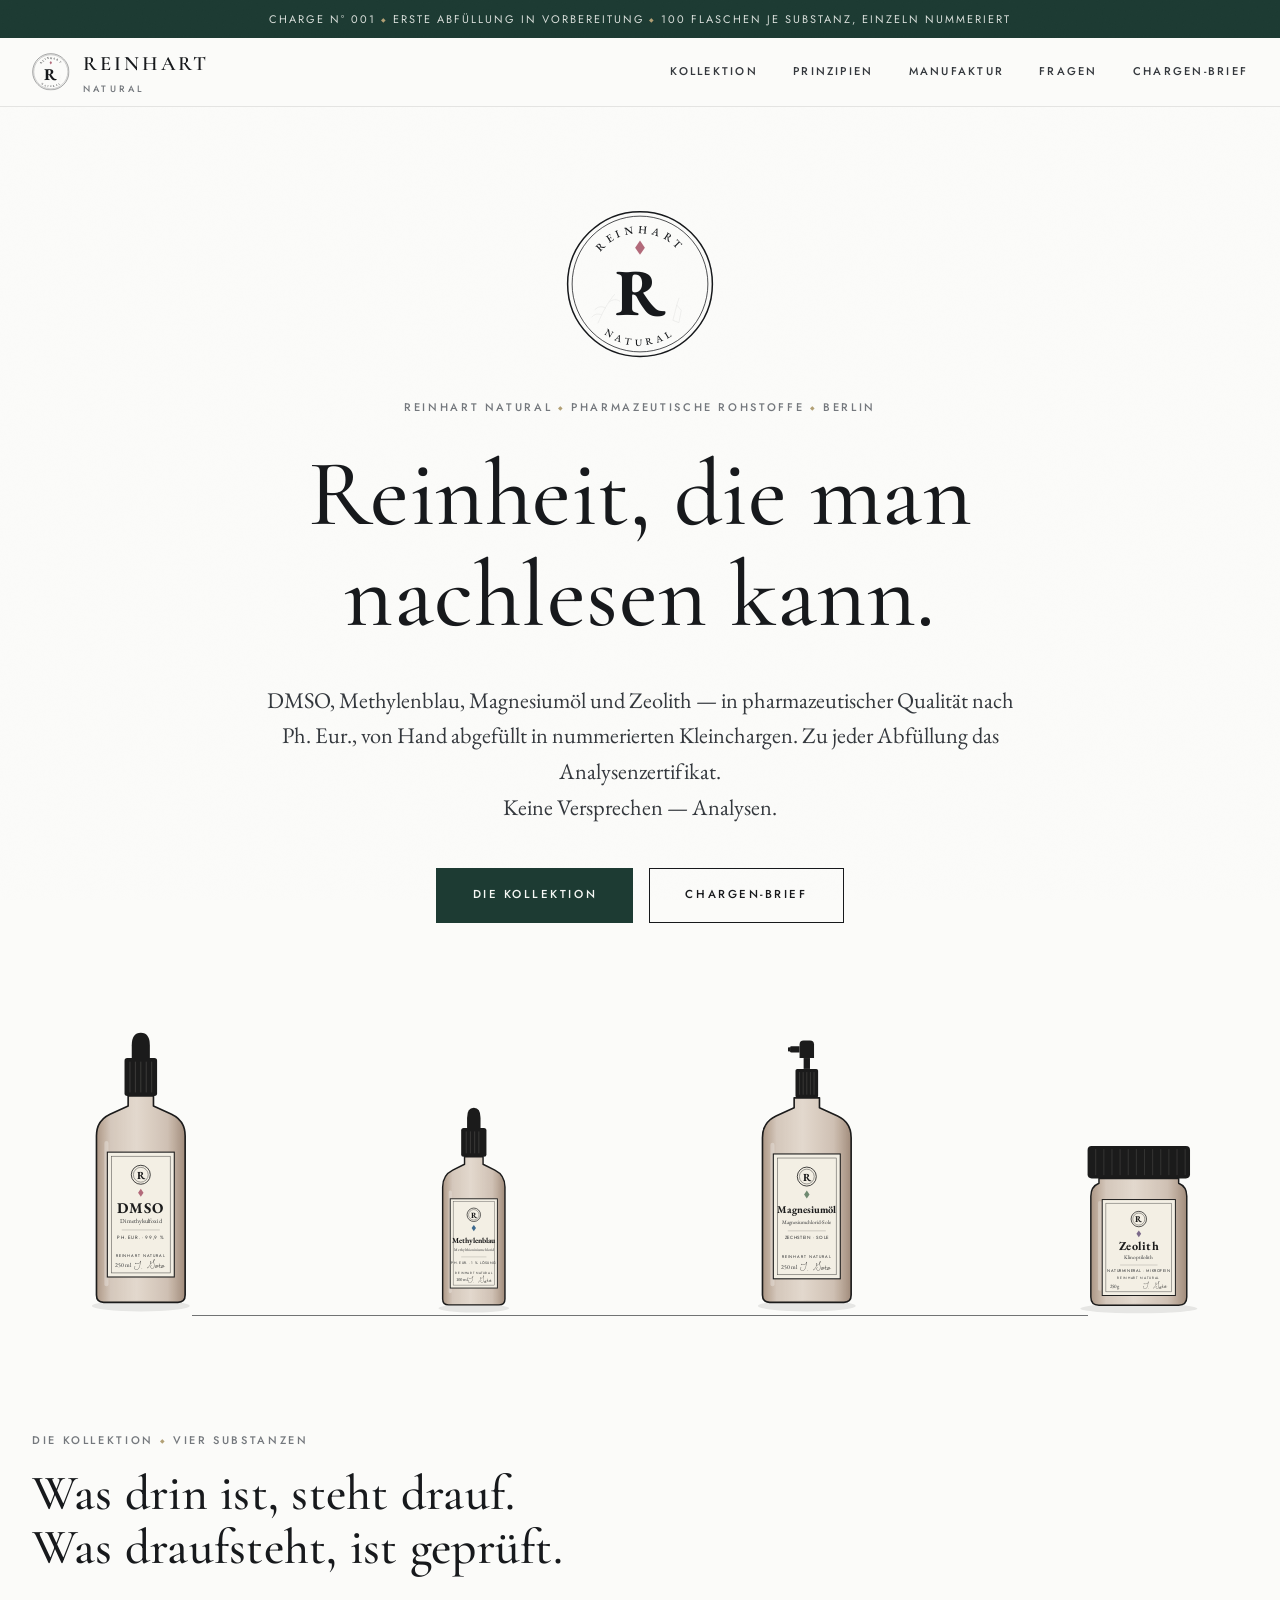
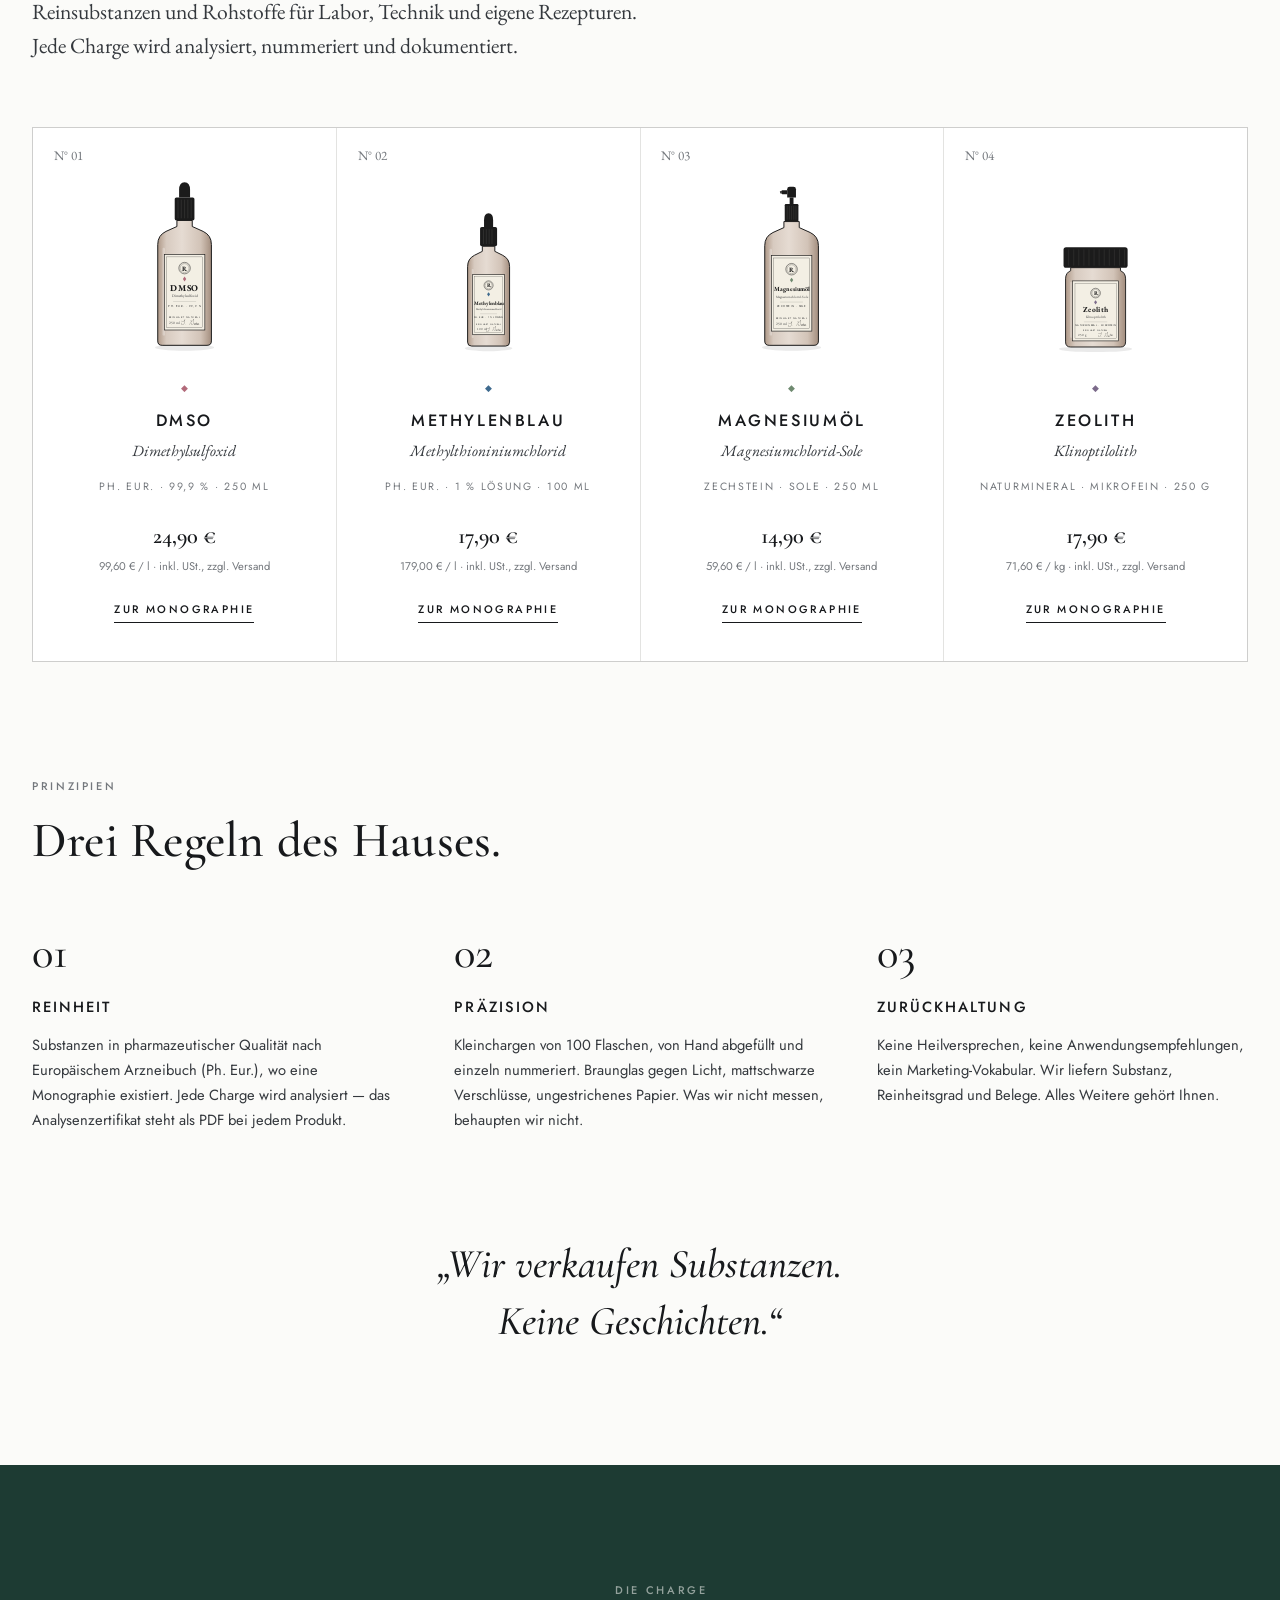
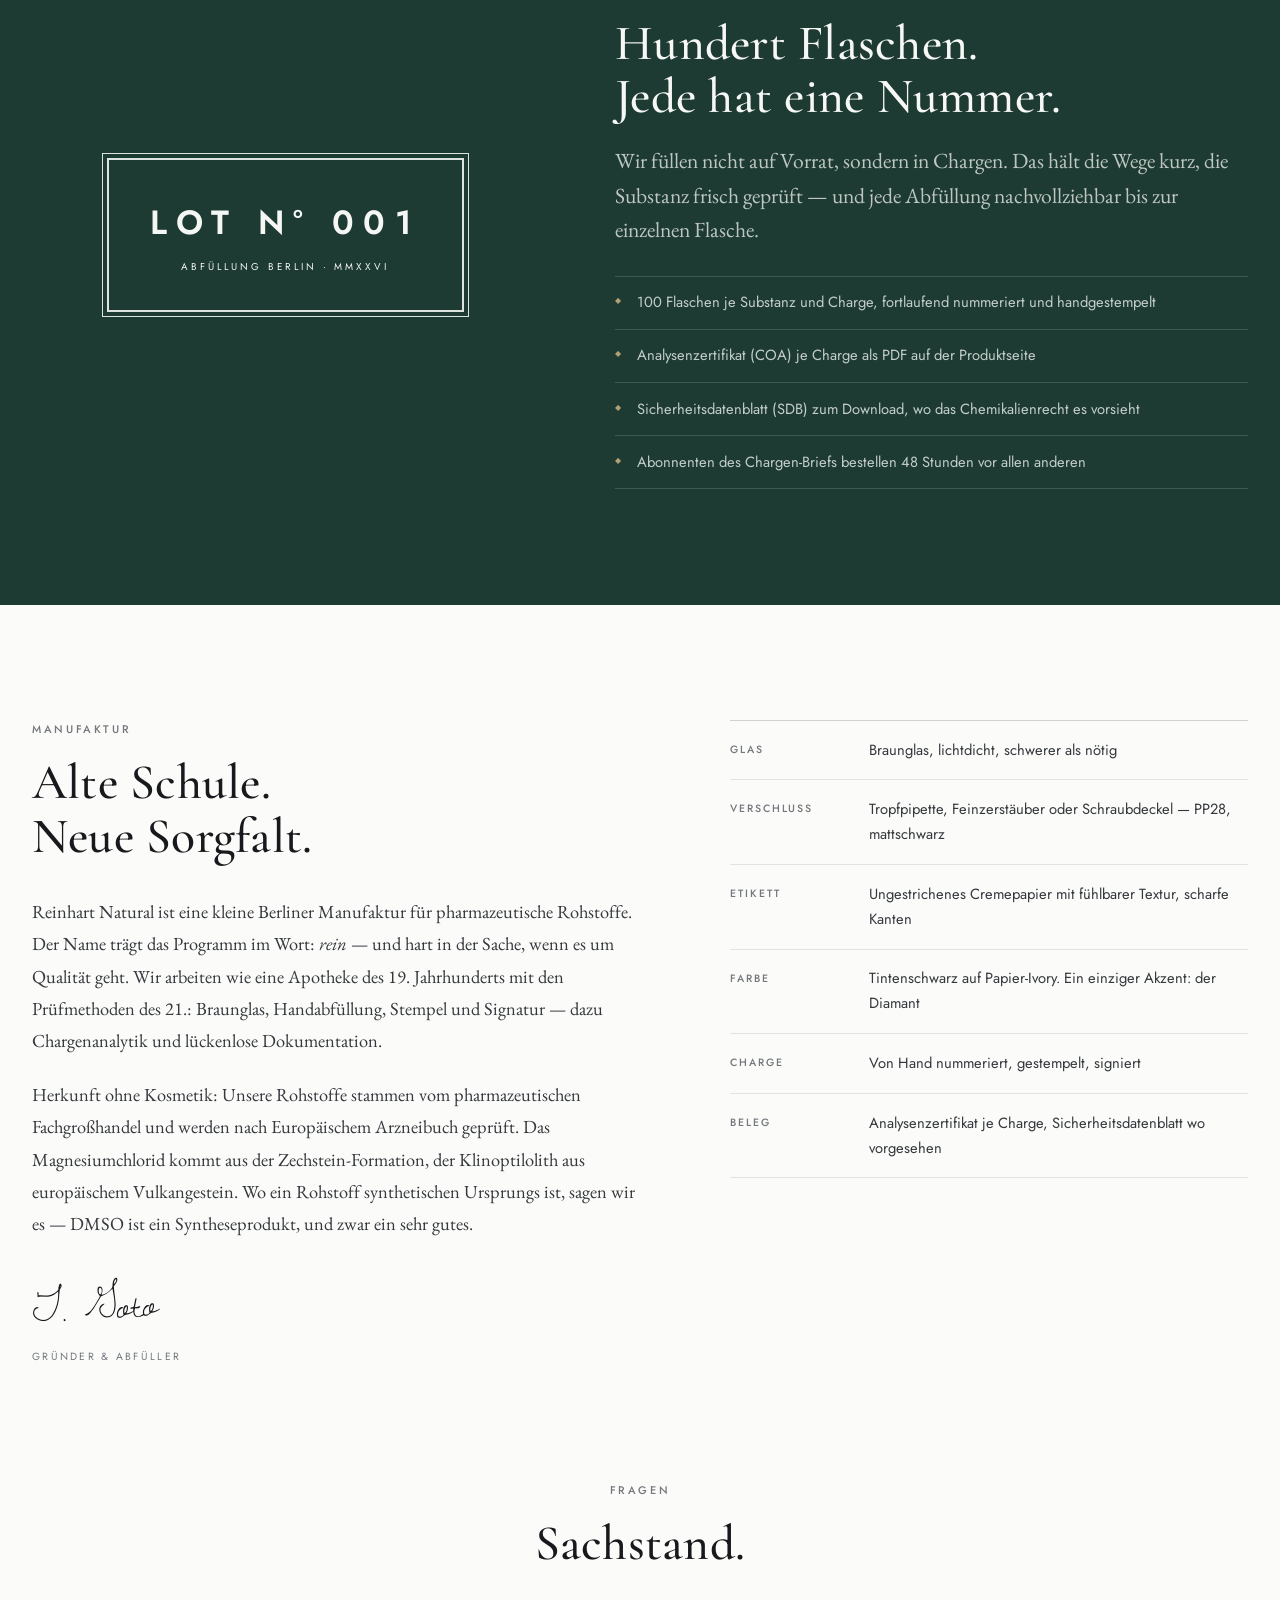
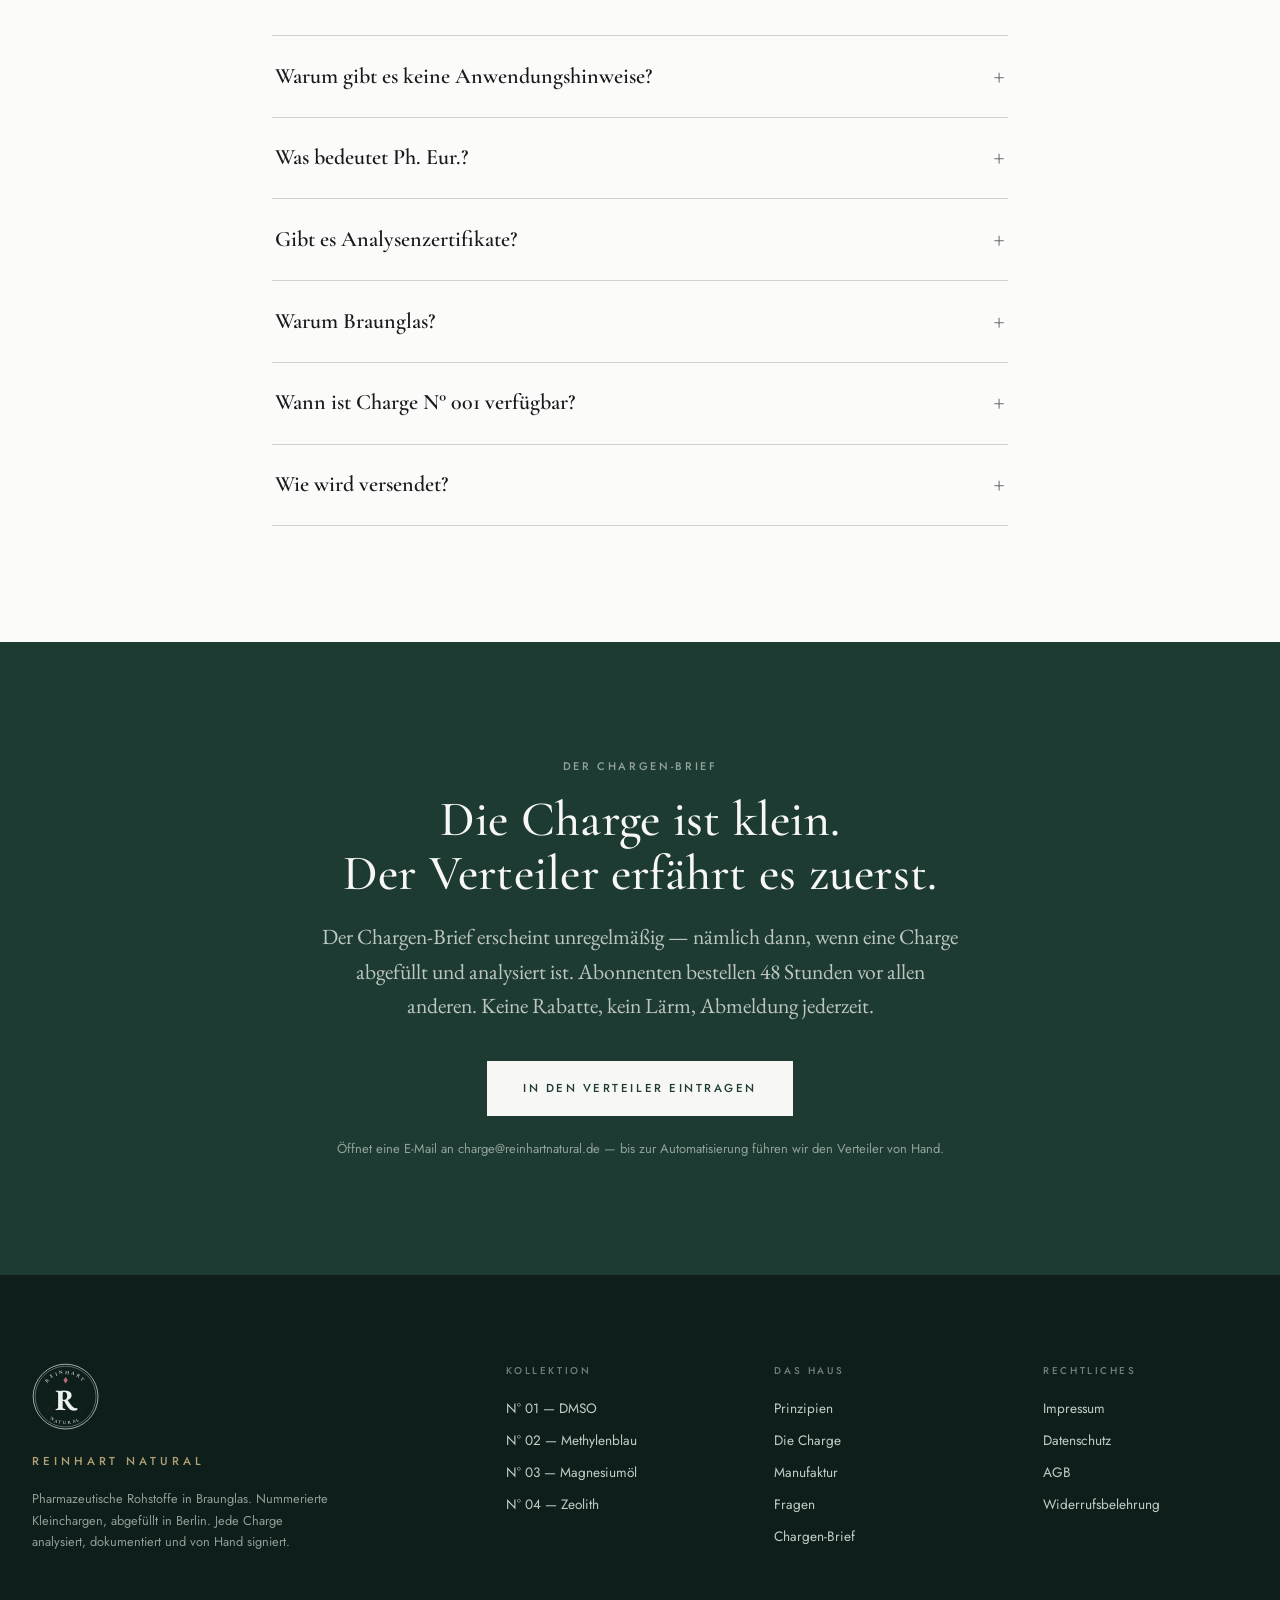
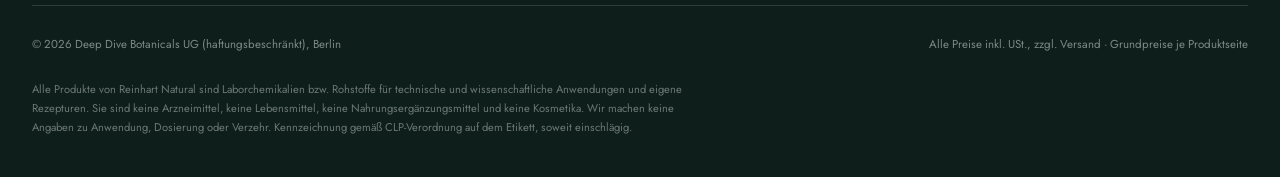
==== commit ca1711ca: "Design-Overhaul: Porzellanweiß, Apothekergrün, neue Typografie - Farbwelt komplett neu: Porzellanwei" ====
--- a/index.html
+++ b/index.html
@@ -3,7 +3,7 @@
 <head>
   <meta charset="utf-8">
   <meta name="viewport" content="width=device-width, initial-scale=1">
-  <title>Reinhart Natural — Pharmazeutische Rohstoffe in Braunglas | Apotheke · Avantgarde · Alchemie</title>
+  <title>Reinhart Natural — Pharmazeutische Rohstoffe in Braunglas · Ph. Eur. · Nummerierte Kleinchargen</title>
   <meta name="description" content="Reinhart Natural: DMSO, Methylenblau, Magnesiumöl und Zeolith in Braunglas. Pharmazeutische Qualität, nummerierte Kleinchargen, Analysenzertifikat je Charge. Abgefüllt in Berlin.">
   <link rel="canonical" href="https://reinhartnatural.de/">
   <link rel="icon" type="image/svg+xml" href="favicon.svg">
@@ -21,7 +21,7 @@
     "name": "Reinhart Natural",
     "url": "https://reinhartnatural.de/",
     "logo": "https://reinhartnatural.de/favicon.svg",
-    "slogan": "Apotheke · Avantgarde · Alchemie",
+    "slogan": "Reinheit, die man nachlesen kann.",
     "parentOrganization": {
       "@type": "Organization",
       "name": "Deep Dive Botanicals UG (haftungsbeschränkt)"
@@ -90,10 +90,10 @@
     <text x="95" y="223" text-anchor="middle" style="font-family:'EB Garamond',Georgia,serif;font-weight:700;letter-spacing:0.08em" font-size="16.5" fill="#1b1b1b">DMSO</text>
     <text x="95" y="234.5" text-anchor="middle" style="font-family:'EB Garamond',Georgia,serif" font-size="6.8" fill="#2f3133">Dimethylsulfoxid</text>
     <line x1="74" y1="242" x2="116" y2="242" stroke="#1b1b1b" stroke-width="0.5" opacity="0.4"/>
-    <text x="95" y="251.5" text-anchor="middle" style="font-family:Inter,Arial,sans-serif;letter-spacing:0.14em" font-size="5.2" fill="#2f3133">PH. EUR. · 99,9 %</text>
+    <text x="95" y="251.5" text-anchor="middle" style="font-family:Jost,Arial,sans-serif;letter-spacing:0.14em" font-size="5.2" fill="#2f3133">PH. EUR. · 99,9 %</text>
     <text x="66" y="283" style="font-family:'EB Garamond',Georgia,serif" font-size="6.6" fill="#2f3133">250 ml</text>
     <text x="122" y="284" text-anchor="end" transform="rotate(-3 122 284)" style="font-family:'Dawning of a New Day',cursive" font-size="11" fill="#1b1b1b">T. Goto</text>
-    <text x="95" y="272" text-anchor="middle" style="font-family:Inter,Arial,sans-serif;letter-spacing:0.22em" font-size="4.4" fill="#2f3133">REINHART NATURAL</text>
+    <text x="95" y="272" text-anchor="middle" style="font-family:Jost,Arial,sans-serif;letter-spacing:0.22em" font-size="4.4" fill="#2f3133">REINHART NATURAL</text>
   </symbol>
 
   <!-- Methylenblau — 100 ml, Tropfpipette -->
@@ -117,23 +117,24 @@
     <text x="75" y="181" text-anchor="middle" style="font-family:'EB Garamond',Georgia,serif;font-weight:700" font-size="9.2" fill="#1b1b1b">Methylenblau</text>
     <text x="75" y="190.5" text-anchor="middle" style="font-family:'EB Garamond',Georgia,serif" font-size="4.7" fill="#2f3133">Methylthioniniumchlorid</text>
     <line x1="60" y1="197" x2="90" y2="197" stroke="#1b1b1b" stroke-width="0.45" opacity="0.4"/>
-    <text x="75" y="205" text-anchor="middle" style="font-family:Inter,Arial,sans-serif;letter-spacing:0.08em" font-size="4.2" fill="#2f3133">PH. EUR. · 1 % LÖSUNG</text>
+    <text x="75" y="205" text-anchor="middle" style="font-family:Jost,Arial,sans-serif;letter-spacing:0.08em" font-size="4.2" fill="#2f3133">PH. EUR. · 1 % LÖSUNG</text>
     <text x="54" y="226" style="font-family:'EB Garamond',Georgia,serif" font-size="5.6" fill="#2f3133">100 ml</text>
     <text x="97" y="227" text-anchor="end" transform="rotate(-3 97 227)" style="font-family:'Dawning of a New Day',cursive" font-size="9" fill="#1b1b1b">T. Goto</text>
-    <text x="75" y="217" text-anchor="middle" style="font-family:Inter,Arial,sans-serif;letter-spacing:0.2em" font-size="3.7" fill="#2f3133">REINHART NATURAL</text>
+    <text x="75" y="217" text-anchor="middle" style="font-family:Jost,Arial,sans-serif;letter-spacing:0.2em" font-size="3.7" fill="#2f3133">REINHART NATURAL</text>
   </symbol>
 
   <!-- Magnesiumöl — 250 ml, Feinzerstäuber -->
   <symbol id="flasche-mgo" viewBox="0 0 190 336">
     <ellipse cx="95" cy="326" rx="54" ry="6" fill="#1b1b1b" opacity="0.09"/>
-    <rect x="83" y="34" width="24" height="24" rx="2" fill="#1b1b1b"/>
-    <rect x="72" y="39" width="11" height="7" rx="1" fill="#1b1b1b"/>
-    <rect x="90" y="58" width="10" height="14" fill="#1b1b1b"/>
-    <rect x="79" y="72" width="32" height="24" rx="2.5" fill="#1b1b1b"/>
-    <g stroke="#f3efe4" stroke-width="1" opacity="0.16">
-      <line x1="85" y1="75" x2="85" y2="93"/><line x1="90" y1="75" x2="90" y2="93"/>
-      <line x1="95" y1="75" x2="95" y2="93"/><line x1="100" y1="75" x2="100" y2="93"/>
-      <line x1="105" y1="75" x2="105" y2="93"/>
+    <path d="M87 52 L87 37 Q87 32.5 91.5 32.5 L98.5 32.5 Q103 32.5 103 37 L103 52 Z" fill="#1b1b1b"/>
+    <path d="M87 39 L78 39 Q76.5 39 76.5 40.5 L76.5 44.5 Q76.5 46 78 46 L87 46 Z" fill="#1b1b1b"/>
+    <rect x="74.2" y="40.1" width="2.6" height="4.8" rx="0.9" fill="#1b1b1b"/>
+    <rect x="91.5" y="52" width="7" height="12" fill="#1b1b1b"/>
+    <path d="M84.5 64 L105.5 64 Q107.5 64 107.5 66 L107.5 94 Q107.5 96 105.5 96 L84.5 96 Q82.5 96 82.5 94 L82.5 66 Q82.5 64 84.5 64 Z" fill="#1b1b1b"/>
+    <g stroke="#f3efe4" stroke-width="0.8" opacity="0.18">
+      <line x1="87" y1="67.5" x2="87" y2="92.5"/><line x1="91" y1="67.5" x2="91" y2="92.5"/>
+      <line x1="95" y1="67.5" x2="95" y2="92.5"/><line x1="99" y1="67.5" x2="99" y2="92.5"/>
+      <line x1="103" y1="67.5" x2="103" y2="92.5"/>
     </g>
     <path d="M54 322 Q46 322 46 314 L46 140 Q46 123 61 116 L81 107 L81 96 L109 96 L109 107 L129 116 Q144 123 144 140 L144 314 Q144 322 136 322 Z"
           fill="url(#amber)" stroke="#1b1b1b" stroke-width="1.8" stroke-linejoin="round"/>
@@ -147,10 +148,10 @@
     <text x="95" y="223" text-anchor="middle" style="font-family:'EB Garamond',Georgia,serif;font-weight:700" font-size="11.5" fill="#1b1b1b">Magnesiumöl</text>
     <text x="95" y="235" text-anchor="middle" style="font-family:'EB Garamond',Georgia,serif" font-size="6" fill="#2f3133">Magnesiumchlorid-Sole</text>
     <line x1="74" y1="243" x2="116" y2="243" stroke="#1b1b1b" stroke-width="0.5" opacity="0.4"/>
-    <text x="95" y="252.5" text-anchor="middle" style="font-family:Inter,Arial,sans-serif;letter-spacing:0.14em" font-size="5" fill="#2f3133">ZECHSTEIN · SOLE</text>
+    <text x="95" y="252.5" text-anchor="middle" style="font-family:Jost,Arial,sans-serif;letter-spacing:0.14em" font-size="5" fill="#2f3133">ZECHSTEIN · SOLE</text>
     <text x="66" y="285" style="font-family:'EB Garamond',Georgia,serif" font-size="6.6" fill="#2f3133">250 ml</text>
     <text x="122" y="286" text-anchor="end" transform="rotate(-3 122 286)" style="font-family:'Dawning of a New Day',cursive" font-size="11" fill="#1b1b1b">T. Goto</text>
-    <text x="95" y="273" text-anchor="middle" style="font-family:Inter,Arial,sans-serif;letter-spacing:0.22em" font-size="4.4" fill="#2f3133">REINHART NATURAL</text>
+    <text x="95" y="273" text-anchor="middle" style="font-family:Jost,Arial,sans-serif;letter-spacing:0.22em" font-size="4.4" fill="#2f3133">REINHART NATURAL</text>
   </symbol>
 
   <!-- Zeolith — 250 g, Schraubglas -->
@@ -177,8 +178,8 @@
     <text x="115" y="166" text-anchor="middle" style="font-family:'EB Garamond',Georgia,serif;font-weight:700;letter-spacing:0.04em" font-size="15" fill="#1b1b1b">Zeolith</text>
     <text x="115" y="177.5" text-anchor="middle" style="font-family:'EB Garamond',Georgia,serif" font-size="6.6" fill="#2f3133">Klinoptilolith</text>
     <line x1="92" y1="184.5" x2="138" y2="184.5" stroke="#1b1b1b" stroke-width="0.5" opacity="0.4"/>
-    <text x="115" y="193" text-anchor="middle" style="font-family:Inter,Arial,sans-serif;letter-spacing:0.14em" font-size="4.9" fill="#2f3133">NATURMINERAL · MIKROFEIN</text>
-    <text x="115" y="202" text-anchor="middle" style="font-family:Inter,Arial,sans-serif;letter-spacing:0.2em" font-size="4.1" fill="#2f3133">REINHART NATURAL</text>
+    <text x="115" y="193" text-anchor="middle" style="font-family:Jost,Arial,sans-serif;letter-spacing:0.14em" font-size="4.9" fill="#2f3133">NATURMINERAL · MIKROFEIN</text>
+    <text x="115" y="202" text-anchor="middle" style="font-family:Jost,Arial,sans-serif;letter-spacing:0.2em" font-size="4.1" fill="#2f3133">REINHART NATURAL</text>
     <text x="80" y="212.5" style="font-family:'EB Garamond',Georgia,serif" font-size="6.4" fill="#2f3133">250 g</text>
     <text x="150" y="213" text-anchor="end" transform="rotate(-3 150 213)" style="font-family:'Dawning of a New Day',cursive" font-size="10" fill="#1b1b1b">T. Goto</text>
   </symbol>
@@ -190,7 +191,7 @@
 <header class="site-header">
   <div class="wrap header-inner">
     <a class="brand" href="index.html" aria-label="Reinhart Natural — Startseite">
-      <svg style="color:#1b1b1b"><use href="#siegel"/></svg>
+      <svg style="color:#17191c"><use href="#siegel"/></svg>
       <span class="brand-name">Reinhart<span>Natural</span></span>
     </a>
     <button class="nav-toggle" aria-expanded="false" aria-controls="hauptnavigation" aria-label="Navigation öffnen">
@@ -211,11 +212,12 @@
   <!-- ============ Hero ============ -->
   <section class="hero">
     <div class="wrap">
-      <svg class="hero-seal reveal" style="color:#1b1b1b" role="img" aria-label="Siegel Reinhart Natural"><use href="#siegel"/></svg>
-      <h1 class="display reveal reveal-d1">Reinhart Natural</h1>
-      <p class="tagline reveal reveal-d2">Apotheke <span class="dia">◆</span> Avantgarde <span class="dia">◆</span> Alchemie</p>
-      <p class="hero-claim reveal reveal-d2">Vier Substanzen in Braunglas. Pharmazeutische Qualität, nummerierte
-        Kleinchargen, Analysenzertifikat je Abfüllung.<br>Keine Versprechen&nbsp;— Analysen.</p>
+      <svg class="hero-seal reveal" style="color:#17191c" role="img" aria-label="Siegel Reinhart Natural"><use href="#siegel"/></svg>
+      <p class="eyebrow reveal reveal-d1">Reinhart Natural <span class="dia">◆</span> Pharmazeutische Rohstoffe <span class="dia">◆</span> Berlin</p>
+      <h1 class="display reveal reveal-d1">Reinheit, die man<br>nachlesen kann.</h1>
+      <p class="hero-claim reveal reveal-d2">DMSO, Methylenblau, Magnesiumöl und Zeolith&nbsp;— in pharmazeutischer
+        Qualität nach Ph.&nbsp;Eur., von Hand abgefüllt in nummerierten Kleinchargen. Zu jeder Abfüllung
+        das Analysenzertifikat.<br>Keine Versprechen&nbsp;— Analysen.</p>
       <div class="hero-actions reveal reveal-d3">
         <a class="btn btn-solid" href="#kollektion">Die Kollektion</a>
         <a class="btn" href="#verteiler">Chargen-Brief</a>
@@ -465,10 +467,10 @@
   <div class="wrap">
     <div class="footer-grid">
       <div class="footer-brand">
-        <svg style="color:#f3efe4"><use href="#siegel"/></svg>
+        <svg style="color:#edf1ee"><use href="#siegel"/></svg>
         <div class="wordmark">Reinhart Natural</div>
         <p>Pharmazeutische Rohstoffe in Braunglas. Nummerierte Kleinchargen, abgefüllt in Berlin.
-          Apotheke · Avantgarde · Alchemie.</p>
+          Jede Charge analysiert, dokumentiert und von Hand signiert.</p>
       </div>
       <div class="footer-col">
         <h4>Kollektion</h4>
--- a/assets/css/style.css
+++ b/assets/css/style.css
@@ -1,8 +1,8 @@
 /* ============================================================
    REINHART NATURAL — reinhartnatural.de
-   Apotheke · Avantgarde · Alchemie
-   Design-System nach Brandkit: Papier-Ivory, Tintenschwarz,
-   EB Garamond + Inter, scharfe Kanten, ein Diamant pro Produkt.
+   Design-System: Porzellanweiß, Tintenschwarz, Apothekergrün.
+   Cormorant Garamond (Display) + EB Garamond (Text) + Jost (UI),
+   scharfe Kanten, Messing nur als Detail, ein Diamant pro Produkt.
    ============================================================ */
 
 /* ---------- Schriften (selbst gehostet, DSGVO-konform) ---------- */
@@ -22,11 +22,25 @@
   src: url("../fonts/ebgaramond-italic-latin.woff2") format("woff2");
 }
 @font-face {
-  font-family: "Inter";
+  font-family: "Cormorant Garamond";
+  font-style: normal;
+  font-weight: 300 700;
+  font-display: swap;
+  src: url("../fonts/cormorant-latin.woff2") format("woff2");
+}
+@font-face {
+  font-family: "Cormorant Garamond";
+  font-style: italic;
+  font-weight: 300 700;
+  font-display: swap;
+  src: url("../fonts/cormorant-italic-latin.woff2") format("woff2");
+}
+@font-face {
+  font-family: "Jost";
   font-style: normal;
   font-weight: 100 900;
   font-display: swap;
-  src: url("../fonts/inter-latin.woff2") format("woff2");
+  src: url("../fonts/jost-latin.woff2") format("woff2");
 }
 @font-face {
   font-family: "Dawning of a New Day";
@@ -39,25 +53,32 @@
 /* ---------- Token ---------- */
 
 :root {
-  --ink: #1b1b1b;          /* Tintenschwarz */
-  --coal: #2f3133;         /* Kohlegrau */
-  --stone: #6a6d6e;        /* Steingrau */
-  --ivory: #f3efe4;        /* Papier Ivory */
-  --parchment: #e7dcc3;    /* Pergament Beige */
-  --gold: #c1a36a;         /* Altgold */
-  --deepsea: #1e3a45;      /* Tiefsee */
+  --ink: #17191c;          /* Tintenschwarz, kühl */
+  --coal: #34383d;         /* Anthrazit */
+  --stone: #74787d;        /* kühles Steingrau */
+  --porcelain: #fbfbf9;    /* Porzellanweiß — Seitengrund */
+  --paper: #ffffff;        /* reines Weiß — Karten */
+  --mist: #f0f1ee;         /* helle Wechselfläche */
+  --pine: #1d3b33;         /* Apothekergrün — Hauptakzent */
+  --abyss: #0e1f1b;        /* Schwarzgrün — Footer */
+  --gold: #b2a075;         /* Messing — nur für Details */
 
   --rosa: #b26a7a;         /* DMSO */
   --blau: #3e6a8e;         /* Methylenblau */
   --gruen: #6f8a70;        /* Magnesiumöl */
   --violett: #7b6a8a;      /* Zeolith */
 
-  --hairline: rgba(27, 27, 27, 0.22);
-  --hairline-soft: rgba(27, 27, 27, 0.12);
+  --hairline: rgba(23, 25, 28, 0.18);
+  --hairline-soft: rgba(23, 25, 28, 0.1);
   --amber: #7a4f2c;        /* Braunglas-Ton für Illustrationen */
 
+  /* Aliase für Bestandsregeln */
+  --ivory: var(--porcelain);
+  --parchment: var(--mist);
+
+  --serif-display: "Cormorant Garamond", "EB Garamond", "Garamond", Georgia, serif;
   --serif: "EB Garamond", "Garamond", "Georgia", serif;
-  --sans: "Inter", "Helvetica Neue", Arial, sans-serif;
+  --sans: "Jost", "Avenir Next", "Century Gothic", Arial, sans-serif;
   --hand: "Dawning of a New Day", cursive;
 
   --w-wide: 76rem;
@@ -97,7 +118,7 @@
   inset: 0;
   z-index: 0;
   pointer-events: none;
-  opacity: 0.5;
+  opacity: 0.22;
   background-image: url("data:image/svg+xml,%3Csvg xmlns='http://www.w3.org/2000/svg' width='240' height='240'%3E%3Cfilter id='n'%3E%3CfeTurbulence type='fractalNoise' baseFrequency='0.85' numOctaves='2' stitchTiles='stitch'/%3E%3CfeColorMatrix type='saturate' values='0'/%3E%3CfeComponentTransfer%3E%3CfeFuncA type='linear' slope='0.05'/%3E%3C/feComponentTransfer%3E%3C/filter%3E%3Crect width='240' height='240' filter='url(%23n)'/%3E%3C/svg%3E");
 }
 
@@ -109,7 +130,7 @@
 }
 
 ::selection {
-  background: rgba(178, 106, 122, 0.25);
+  background: rgba(29, 59, 51, 0.16);
 }
 
 img,
@@ -159,27 +180,32 @@
 
 /* ---------- Typografie ---------- */
 
-h1, h2, h3,
+h1, h2,
 .display {
-  font-family: var(--serif);
-  font-weight: 600;
-  line-height: 1.12;
+  font-family: var(--serif-display);
+  font-weight: 520;
+  line-height: 1.08;
   letter-spacing: 0.005em;
   color: var(--ink);
 }
 
 .display {
-  font-size: clamp(2.9rem, 7vw, 5.4rem);
-  font-weight: 550;
+  font-size: clamp(3rem, 7.4vw, 5.9rem);
+  font-weight: 480;
 }
 
 h2 {
-  font-size: clamp(1.9rem, 3.4vw, 2.6rem);
+  font-size: clamp(2.2rem, 4vw, 3.1rem);
+  font-weight: 520;
 }
 
 h3 {
-  font-size: 1.3rem;
-  font-weight: 600;
+  font-family: var(--sans);
+  font-size: 0.98rem;
+  font-weight: 500;
+  letter-spacing: 0.14em;
+  text-transform: uppercase;
+  color: var(--ink);
 }
 
 .lede {
@@ -219,7 +245,7 @@
 .eyebrow .dia {
   font-size: 0.55em;
   vertical-align: 0.22em;
-  color: var(--ink);
+  color: var(--gold);
 }
 
 .small {
@@ -257,7 +283,7 @@
   text-align: center;
 }
 
-.center .section-head {
+.section-head.center {
   margin-inline: auto;
 }
 
@@ -308,51 +334,53 @@
 }
 
 .btn:hover {
-  background: var(--ink);
-  color: var(--ivory);
+  background: var(--pine);
+  border-color: var(--pine);
+  color: #f5f7f4;
 }
 
 .btn-solid {
-  background: var(--ink);
-  color: var(--ivory);
+  background: var(--pine);
+  border-color: var(--pine);
+  color: #f5f7f4;
 }
 
 .btn-solid:hover {
-  background: var(--coal);
-  border-color: var(--coal);
-  color: var(--ivory);
+  background: #16302a;
+  border-color: #16302a;
+  color: #f5f7f4;
 }
 
 /* ---------- Ankündigung + Header ---------- */
 
 .annonce {
-  background: var(--parchment);
-  border-bottom: 1px solid var(--hairline-soft);
+  background: var(--pine);
   text-align: center;
-  padding: 0.55rem 1rem;
+  padding: 0.6rem 1rem;
   font-size: 0.6875rem;
   letter-spacing: 0.18em;
   text-transform: uppercase;
-  color: var(--coal);
+  color: rgba(244, 246, 243, 0.88);
 }
 
 .annonce .dia {
   font-size: 0.55em;
   vertical-align: 0.22em;
+  color: var(--gold);
 }
 
 .site-header {
   position: sticky;
   top: 0;
   z-index: 50;
-  background: rgba(243, 239, 228, 0.92);
+  background: rgba(251, 251, 249, 0.92);
   backdrop-filter: blur(8px);
   border-bottom: 1px solid var(--hairline-soft);
   transition: box-shadow 0.3s ease;
 }
 
 .site-header.scrolled {
-  box-shadow: 0 1px 0 var(--hairline), 0 8px 24px rgba(27, 27, 27, 0.05);
+  box-shadow: 0 1px 0 var(--hairline), 0 8px 24px rgba(14, 31, 27, 0.05);
 }
 
 .header-inner {
@@ -376,8 +404,8 @@
 }
 
 .brand-name {
-  font-family: var(--serif);
-  font-size: 1.18rem;
+  font-family: var(--serif-display);
+  font-size: 1.28rem;
   font-weight: 600;
   letter-spacing: 0.14em;
   text-transform: uppercase;
@@ -443,27 +471,13 @@
   margin: 0 auto 2.4rem;
 }
 
+.hero .eyebrow {
+  display: block;
+  margin-bottom: 1.7rem;
+}
+
 .hero .display {
-  margin-bottom: 1.6rem;
-}
-
-.tagline {
-  font-family: var(--sans);
-  font-size: 0.78rem;
-  font-weight: 500;
-  letter-spacing: 0.3em;
-  text-transform: uppercase;
-  color: var(--coal);
-  display: flex;
-  align-items: center;
-  justify-content: center;
-  gap: 1.1rem;
-  flex-wrap: wrap;
-}
-
-.tagline .dia {
-  font-size: 0.5em;
-  color: var(--rosa);
+  margin-bottom: 0;
 }
 
 .hero-claim {
@@ -524,7 +538,7 @@
 }
 
 .product-card {
-  background: var(--ivory);
+  background: var(--paper);
   padding: 2.6rem 1.8rem 2.4rem;
   text-align: center;
   display: flex;
@@ -535,7 +549,7 @@
 }
 
 .product-card:hover {
-  background: #f7f4ea;
+  background: #f4f5f2;
 }
 
 .product-card .no {
@@ -575,9 +589,9 @@
 }
 
 .product-card h3 {
-  font-size: 1.45rem;
-  font-weight: 650;
-  letter-spacing: 0.04em;
+  font-size: 1.02rem;
+  font-weight: 500;
+  letter-spacing: 0.16em;
 }
 
 .product-card .chem {
@@ -597,8 +611,8 @@
 }
 
 .product-card .price {
-  font-family: var(--serif);
-  font-size: 1.25rem;
+  font-family: var(--serif-display);
+  font-size: 1.4rem;
   font-weight: 600;
   margin-top: 1.3rem;
 }
@@ -635,17 +649,17 @@
 }
 
 .principle .num {
-  font-family: var(--serif);
-  font-size: 2.6rem;
-  font-weight: 500;
+  font-family: var(--serif-display);
+  font-size: 2.8rem;
+  font-weight: 450;
   color: var(--ink);
   font-feature-settings: "onum";
   line-height: 1;
 }
 
 .principle h3 {
-  margin: 1.1rem 0 0.7rem;
-  font-size: 1.35rem;
+  margin: 1.2rem 0 0.8rem;
+  font-size: 0.92rem;
 }
 
 .principle p {
@@ -655,8 +669,8 @@
 }
 
 .pullquote {
-  font-family: var(--serif);
-  font-size: clamp(1.6rem, 3vw, 2.3rem);
+  font-family: var(--serif-display);
+  font-size: clamp(1.8rem, 3.2vw, 2.6rem);
   font-weight: 500;
   font-style: italic;
   text-align: center;
@@ -668,8 +682,46 @@
 /* ---------- Charge ---------- */
 
 .charge {
-  background: var(--parchment);
-  border-block: 1px solid var(--hairline-soft);
+  background: var(--pine);
+  color: rgba(244, 246, 243, 0.82);
+}
+
+.charge h2 {
+  color: #f7f8f5;
+}
+
+.charge .eyebrow {
+  color: rgba(244, 246, 243, 0.55);
+}
+
+.charge .lede {
+  color: rgba(244, 246, 243, 0.75);
+}
+
+.charge .small {
+  color: rgba(244, 246, 243, 0.55);
+}
+
+.charge .btn {
+  border-color: rgba(244, 246, 243, 0.6);
+  color: #f5f7f4;
+}
+
+.charge .btn:hover {
+  background: rgba(244, 246, 243, 0.12);
+  border-color: #f5f7f4;
+}
+
+.charge .btn-solid {
+  background: #f7f8f5;
+  border-color: #f7f8f5;
+  color: var(--pine);
+}
+
+.charge .btn-solid:hover {
+  background: #ffffff;
+  border-color: #ffffff;
+  color: var(--pine);
 }
 
 .charge-grid {
@@ -681,16 +733,13 @@
 
 .lot-stamp {
   justify-self: center;
-  border: 2px solid var(--ink);
-  outline: 1px solid var(--ink);
+  border: 2px solid rgba(244, 246, 243, 0.9);
+  outline: 1px solid rgba(244, 246, 243, 0.9);
   outline-offset: 4px;
   padding: 2.1rem 2.6rem;
   text-align: center;
   transform: rotate(-2.5deg);
-  color: var(--ink);
-  opacity: 0.85;
-  background:
-    radial-gradient(ellipse at 30% 20%, rgba(243, 239, 228, 0.35), transparent 60%);
+  color: #f5f7f4;
 }
 
 .lot-stamp .lot-no {
@@ -718,19 +767,20 @@
   display: flex;
   gap: 1rem;
   padding: 0.85rem 0;
-  border-top: 1px solid var(--hairline-soft);
+  border-top: 1px solid rgba(244, 246, 243, 0.16);
   font-size: 0.92rem;
-  color: var(--coal);
+  color: rgba(244, 246, 243, 0.78);
 }
 
 .charge-facts li:last-child {
-  border-bottom: 1px solid var(--hairline-soft);
+  border-bottom: 1px solid rgba(244, 246, 243, 0.16);
 }
 
 .charge-facts .dia {
   flex: none;
   font-size: 0.5rem;
   line-height: 2.6;
+  color: var(--gold);
 }
 
 /* ---------- Manufaktur ---------- */
@@ -810,8 +860,8 @@
   justify-content: space-between;
   gap: 2rem;
   padding: 1.35rem 0.2rem;
-  font-family: var(--serif);
-  font-size: 1.22rem;
+  font-family: var(--serif-display);
+  font-size: 1.38rem;
   font-weight: 600;
 }
 
@@ -864,19 +914,19 @@
 /* ---------- Footer ---------- */
 
 .site-footer {
-  background: var(--ink);
-  color: rgba(243, 239, 228, 0.82);
+  background: var(--abyss);
+  color: rgba(235, 241, 237, 0.82);
   padding: clamp(3.5rem, 7vw, 5.5rem) 0 2.5rem;
   font-size: 0.85rem;
 }
 
 .site-footer a {
-  color: rgba(243, 239, 228, 0.82);
+  color: rgba(235, 241, 237, 0.82);
   transition: color 0.2s ease;
 }
 
 .site-footer a:hover {
-  color: var(--ivory);
+  color: #ffffff;
 }
 
 .footer-grid {
@@ -906,7 +956,7 @@
   max-width: 24em;
   font-size: 0.8rem;
   line-height: 1.7;
-  color: rgba(243, 239, 228, 0.6);
+  color: rgba(235, 241, 237, 0.6);
 }
 
 .footer-col h4 {
@@ -915,7 +965,7 @@
   font-weight: 500;
   letter-spacing: 0.26em;
   text-transform: uppercase;
-  color: rgba(243, 239, 228, 0.45);
+  color: rgba(235, 241, 237, 0.45);
   margin-bottom: 1.1rem;
 }
 
@@ -928,21 +978,21 @@
 }
 
 .footer-legal {
-  border-top: 1px solid rgba(243, 239, 228, 0.15);
+  border-top: 1px solid rgba(235, 241, 237, 0.14);
   padding-top: 1.8rem;
   display: flex;
   flex-wrap: wrap;
   gap: 1rem 2rem;
   justify-content: space-between;
   font-size: 0.72rem;
-  color: rgba(243, 239, 228, 0.5);
+  color: rgba(235, 241, 237, 0.5);
 }
 
 .footer-disclaimer {
   margin-top: 1.6rem;
   font-size: 0.7rem;
   line-height: 1.7;
-  color: rgba(243, 239, 228, 0.42);
+  color: rgba(235, 241, 237, 0.42);
   max-width: 60em;
 }
 
@@ -981,6 +1031,10 @@
   margin-inline: auto;
 }
 
+.product-stage svg.h-sm {
+  height: clamp(16rem, 30vw, 24rem);
+}
+
 .product-stage svg.h-jar {
   height: clamp(15rem, 28vw, 22rem);
 }
@@ -1001,14 +1055,15 @@
 }
 
 .product-info h1 {
-  font-size: clamp(2.6rem, 5vw, 3.8rem);
-  font-weight: 650;
+  font-size: clamp(2.8rem, 5.4vw, 4.2rem);
+  font-weight: 520;
   letter-spacing: 0.02em;
   line-height: 1.05;
 }
 
 .product-info .chem {
-  font-family: var(--serif);
+  font-family: var(--serif-display);
+  font-weight: 500;
   font-style: italic;
   font-size: 1.35rem;
   color: var(--coal);
@@ -1034,7 +1089,7 @@
 }
 
 .price-row .price {
-  font-family: var(--serif);
+  font-family: var(--serif-display);
   font-size: 2.1rem;
   font-weight: 600;
 }
@@ -1166,7 +1221,7 @@
 }
 
 .legal-page h2 {
-  font-size: 1.35rem;
+  font-size: 1.55rem;
   margin: 2.5rem 0 0.8rem;
 }
 
@@ -1183,14 +1238,14 @@
 }
 
 .placeholder {
-  background: rgba(193, 163, 106, 0.18);
+  background: rgba(178, 160, 117, 0.16);
   border: 1px dashed var(--gold);
   padding: 0.05rem 0.4rem;
 }
 
 .todo-banner {
   border: 1px dashed var(--gold);
-  background: rgba(193, 163, 106, 0.1);
+  background: rgba(178, 160, 117, 0.1);
   padding: 1rem 1.3rem;
   font-size: 0.8rem;
   color: var(--coal);
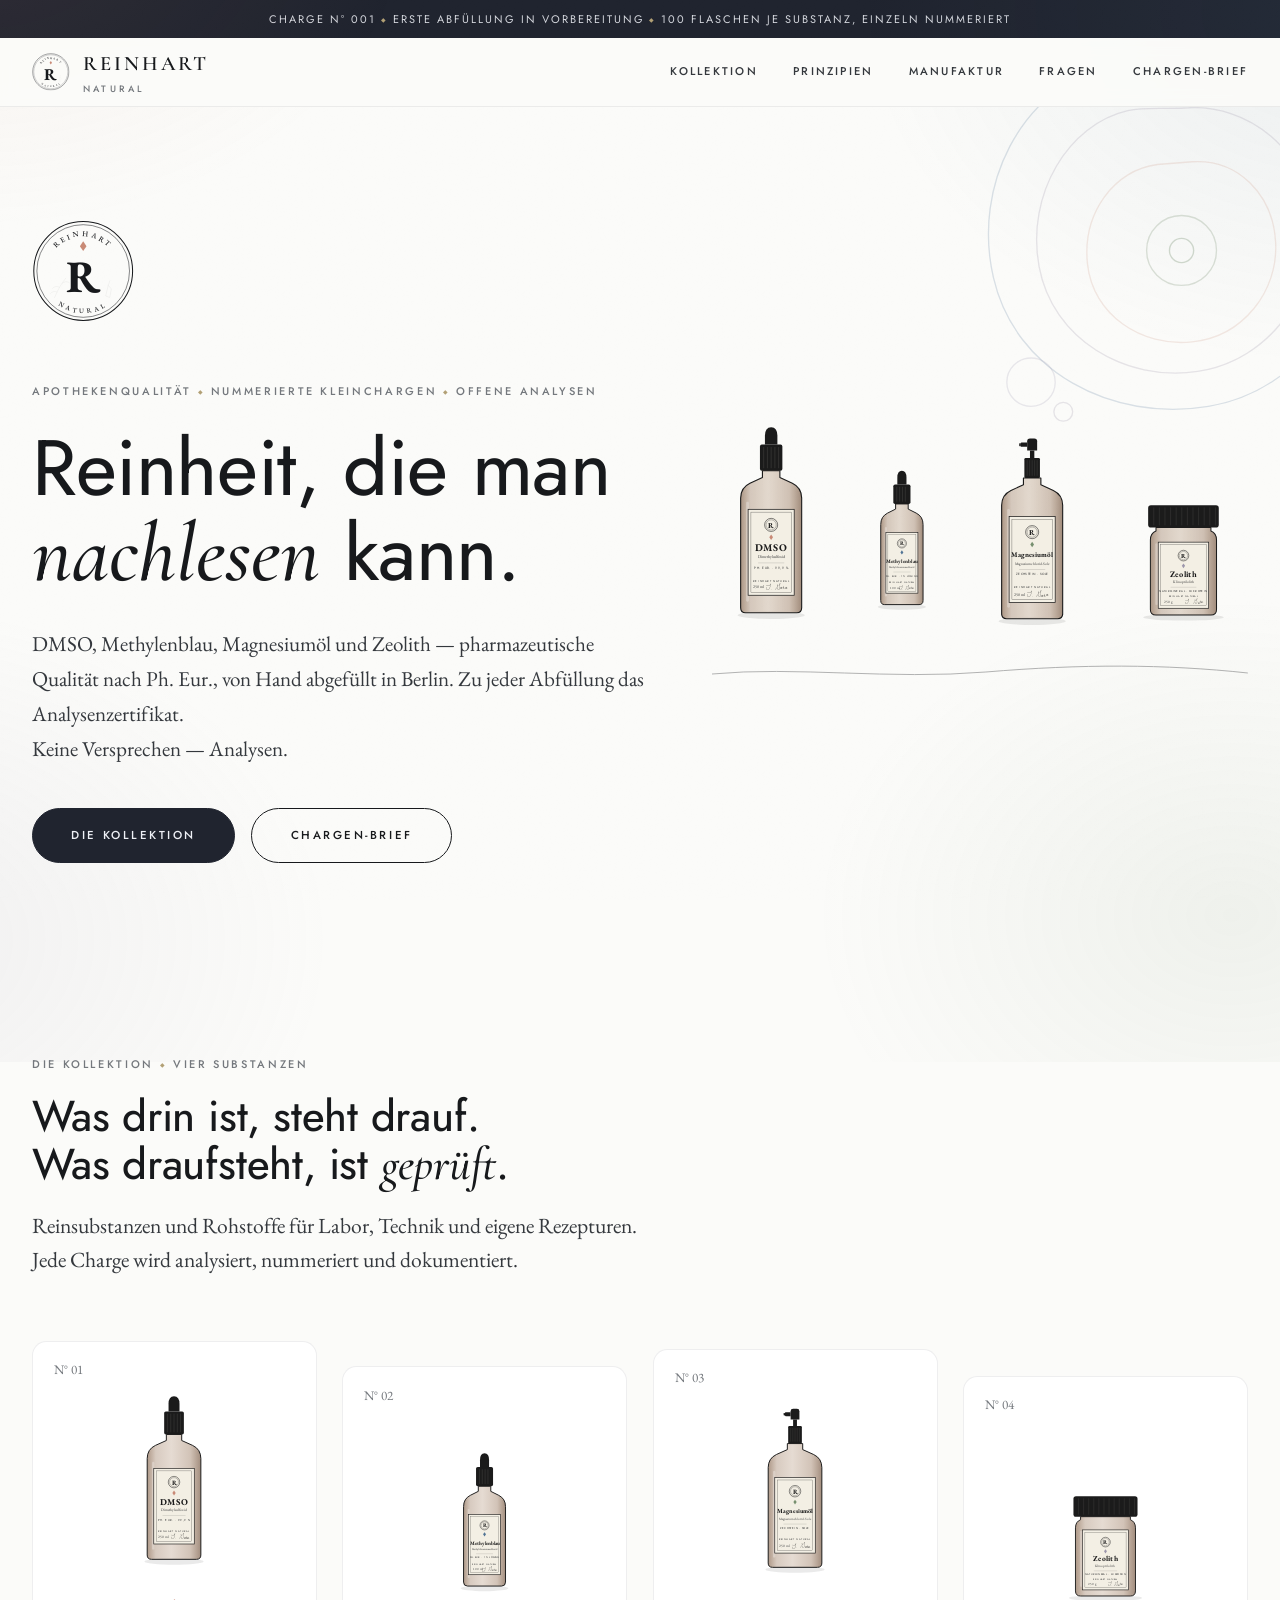
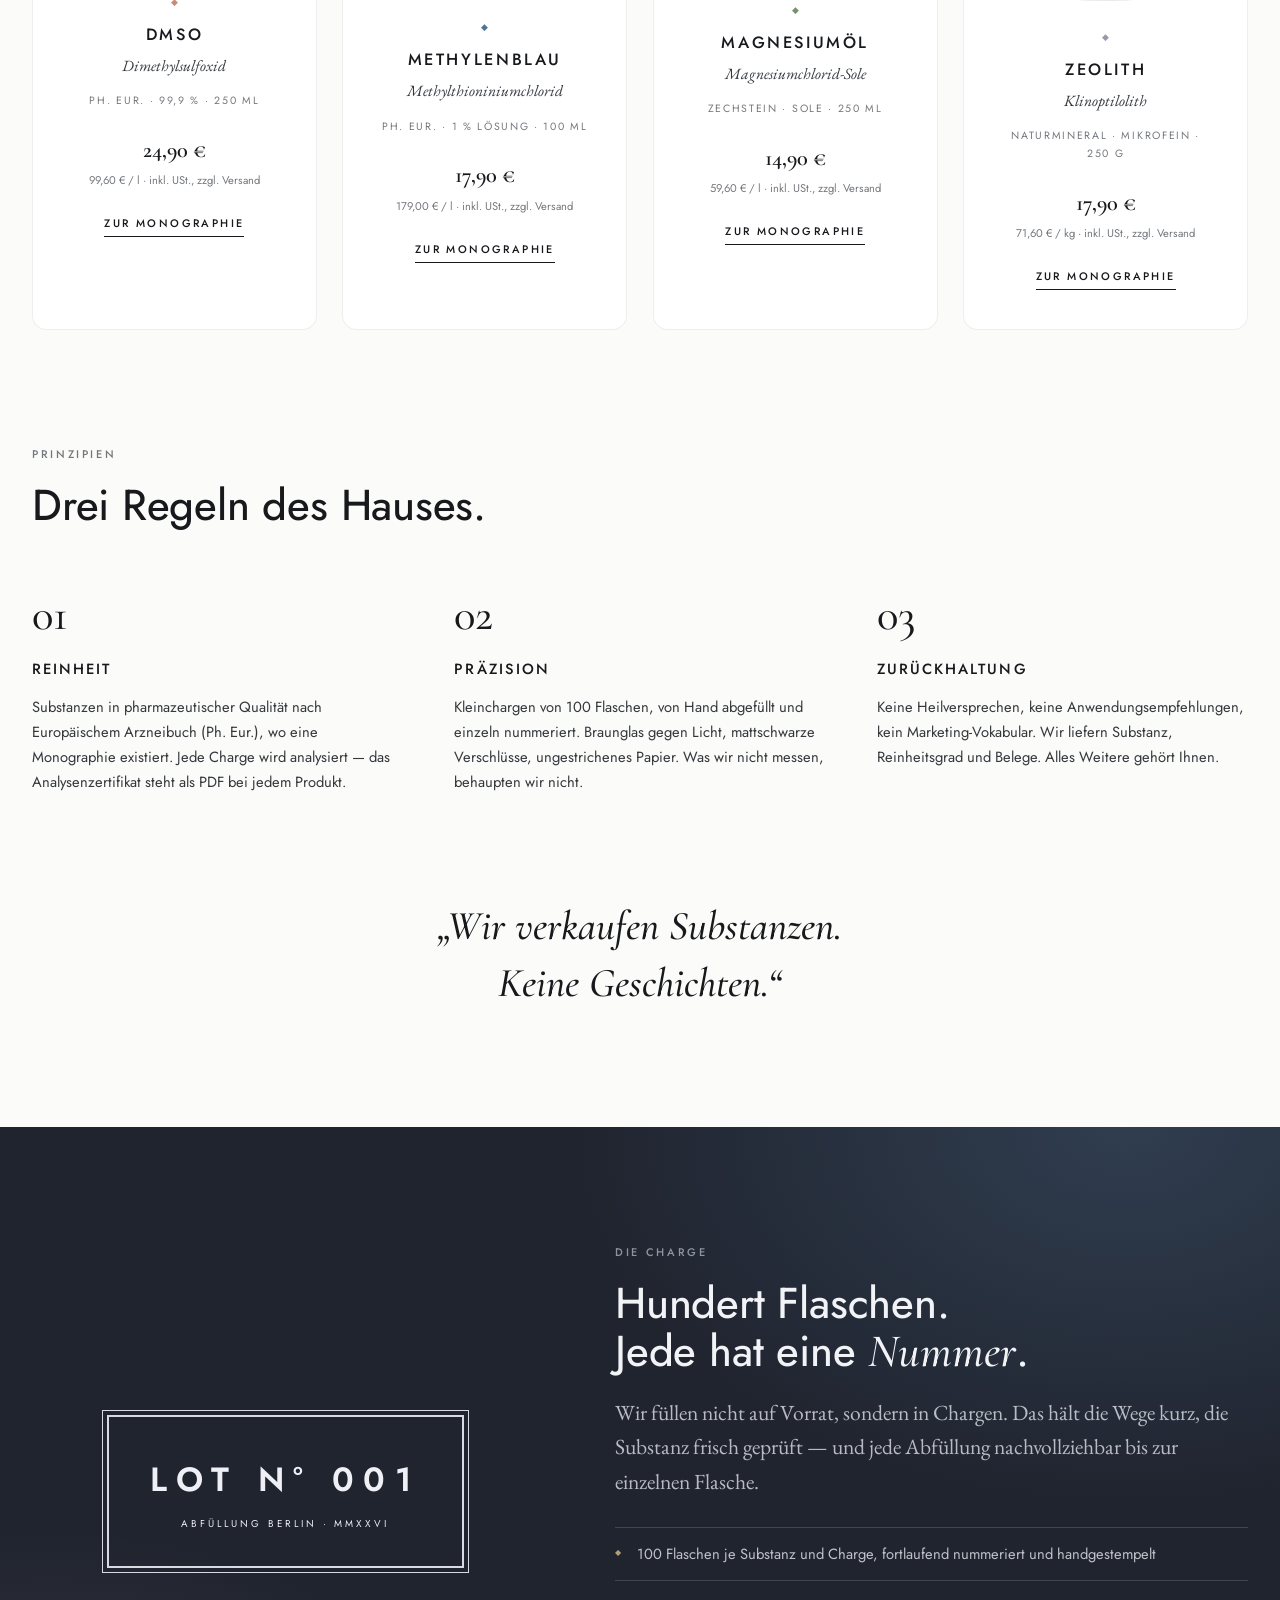
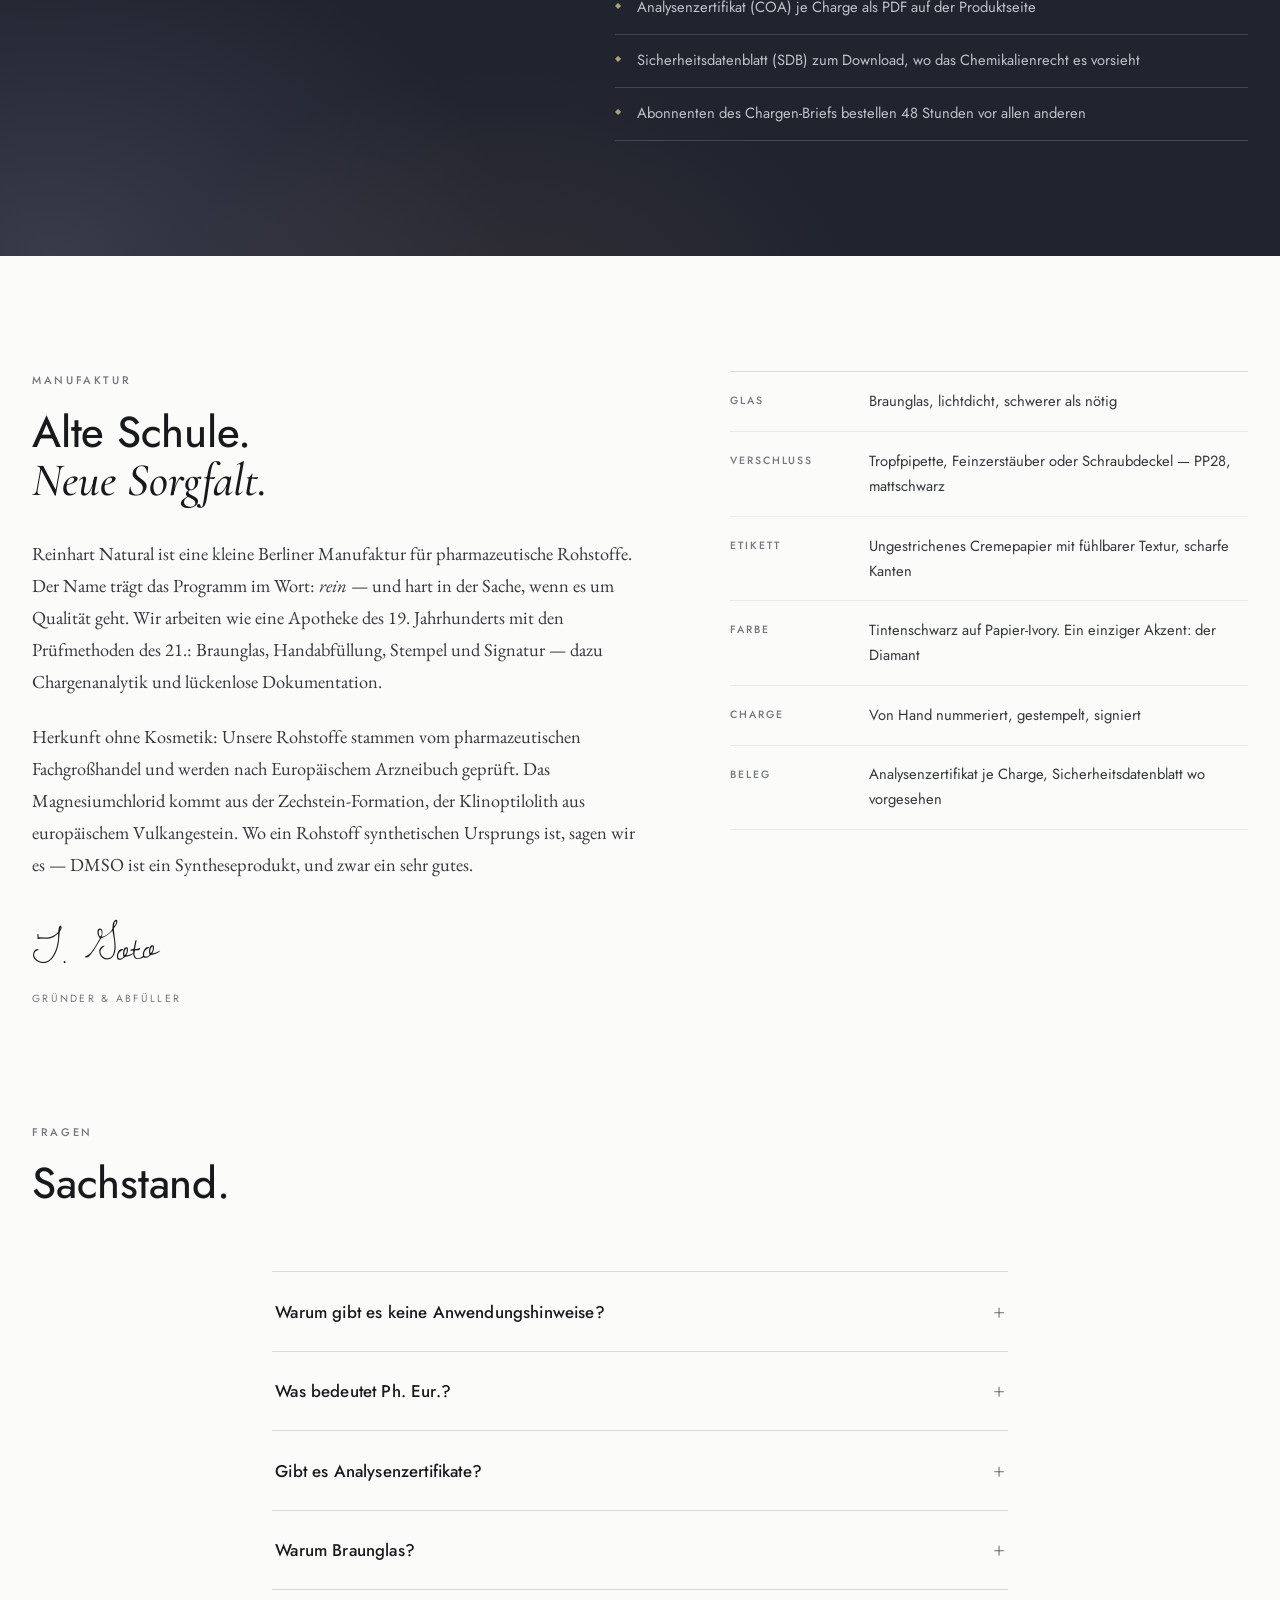
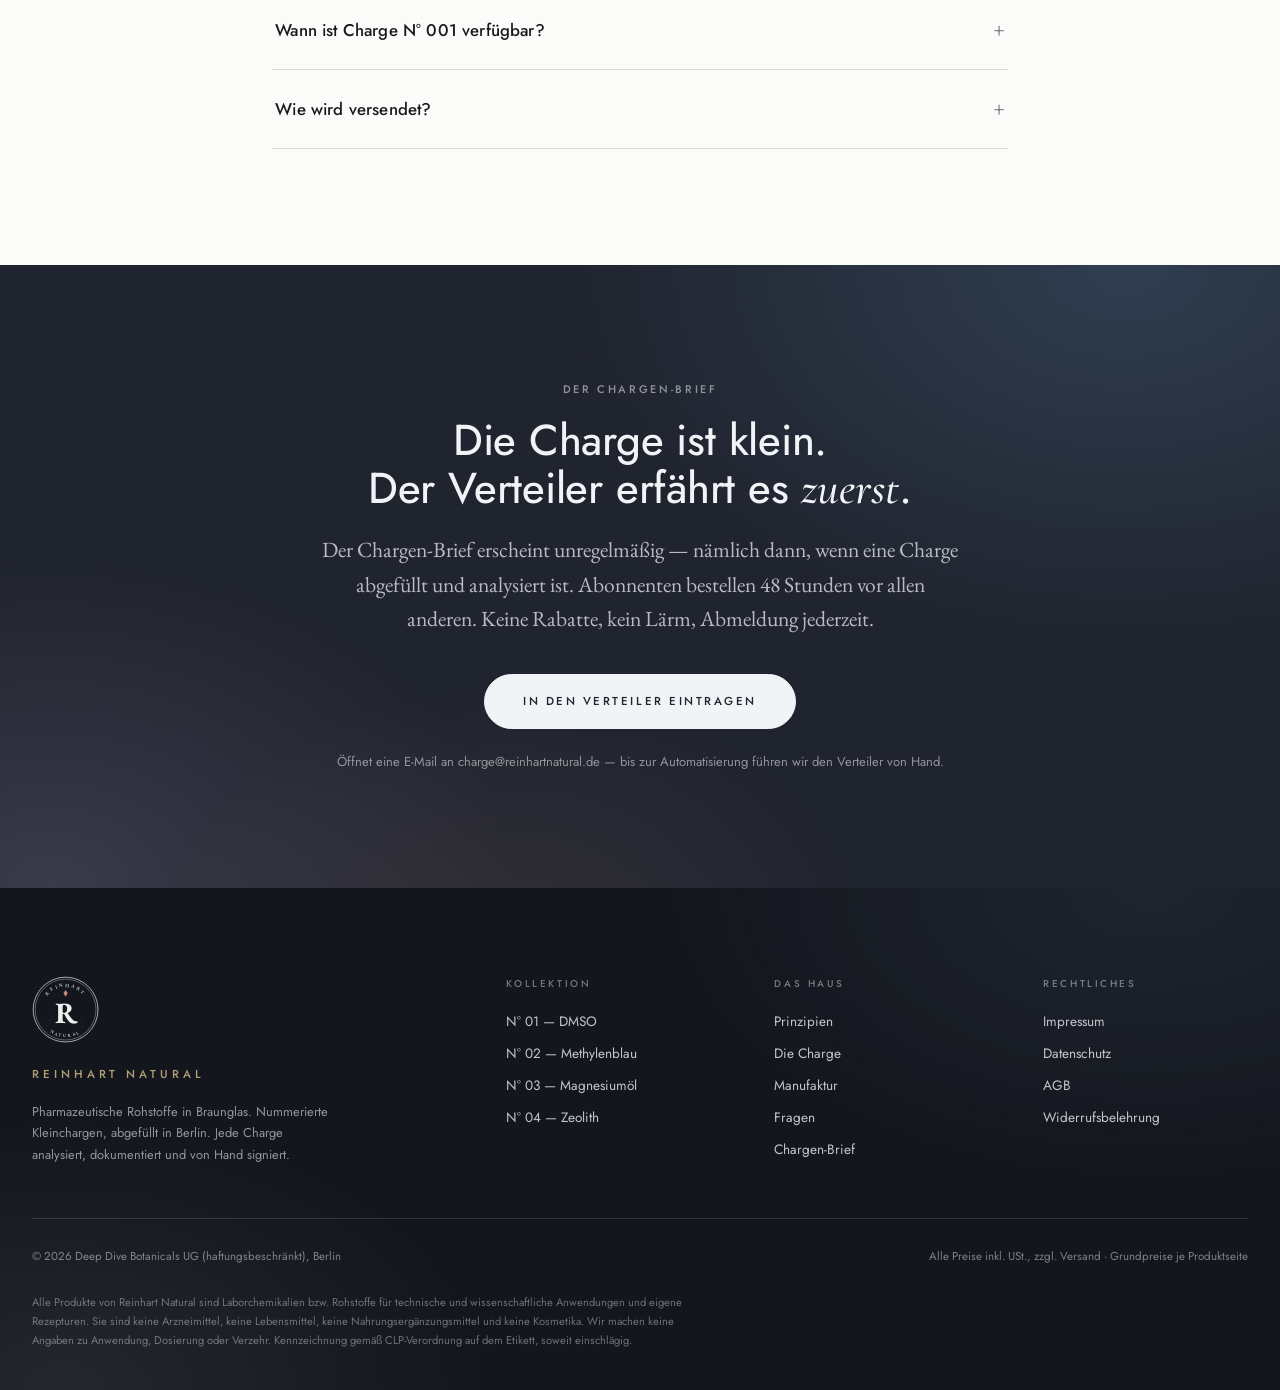
==== commit 35863ec0: "Kreativ-Sprint: Fluide Alchemie — Asymmetrie, Substanzfarben, Mesh - Farbwelt: die vier Substanzen t" ====
--- a/index.html
+++ b/index.html
@@ -64,7 +64,7 @@
     <text style="font-family:'EB Garamond',Georgia,serif;font-weight:500;letter-spacing:0.42em" font-size="13" fill="currentColor">
       <textPath href="#arc-unten" startOffset="50%" text-anchor="middle">NATURAL</textPath>
     </text>
-    <path d="M100 42 l 6.5 9.5 -6.5 9.5 -6.5 -9.5 z" style="fill:var(--d,#b26a7a)"/>
+    <path d="M100 42 l 6.5 9.5 -6.5 9.5 -6.5 -9.5 z" style="fill:var(--d,#c98a76)"/>
     <text x="100" y="141" text-anchor="middle" style="font-family:'EB Garamond',Georgia,serif;font-weight:700" font-size="88" fill="currentColor">R</text>
   </symbol>
 
@@ -86,7 +86,7 @@
     <circle cx="95" cy="181" r="10.5" fill="none" stroke="#1b1b1b" stroke-width="0.9"/>
     <circle cx="95" cy="181" r="8.2" fill="none" stroke="#1b1b1b" stroke-width="0.45"/>
     <text x="95" y="185.5" text-anchor="middle" style="font-family:'EB Garamond',Georgia,serif;font-weight:700" font-size="12" fill="#1b1b1b">R</text>
-    <path d="M95 196.5 l 3 4.4 -3 4.4 -3 -4.4 z" style="fill:var(--d,#b26a7a)"/>
+    <path d="M95 196.5 l 3 4.4 -3 4.4 -3 -4.4 z" style="fill:var(--d,#c98a76)"/>
     <text x="95" y="223" text-anchor="middle" style="font-family:'EB Garamond',Georgia,serif;font-weight:700;letter-spacing:0.08em" font-size="16.5" fill="#1b1b1b">DMSO</text>
     <text x="95" y="234.5" text-anchor="middle" style="font-family:'EB Garamond',Georgia,serif" font-size="6.8" fill="#2f3133">Dimethylsulfoxid</text>
     <line x1="74" y1="242" x2="116" y2="242" stroke="#1b1b1b" stroke-width="0.5" opacity="0.4"/>
@@ -113,7 +113,7 @@
     <circle cx="75" cy="147" r="8" fill="none" stroke="#1b1b1b" stroke-width="0.8"/>
     <circle cx="75" cy="147" r="6.2" fill="none" stroke="#1b1b1b" stroke-width="0.4"/>
     <text x="75" y="150.5" text-anchor="middle" style="font-family:'EB Garamond',Georgia,serif;font-weight:700" font-size="9.5" fill="#1b1b1b">R</text>
-    <path d="M75 159 l 2.6 3.8 -2.6 3.8 -2.6 -3.8 z" style="fill:var(--d,#3e6a8e)"/>
+    <path d="M75 159 l 2.6 3.8 -2.6 3.8 -2.6 -3.8 z" style="fill:var(--d,#517495)"/>
     <text x="75" y="181" text-anchor="middle" style="font-family:'EB Garamond',Georgia,serif;font-weight:700" font-size="9.2" fill="#1b1b1b">Methylenblau</text>
     <text x="75" y="190.5" text-anchor="middle" style="font-family:'EB Garamond',Georgia,serif" font-size="4.7" fill="#2f3133">Methylthioniniumchlorid</text>
     <line x1="60" y1="197" x2="90" y2="197" stroke="#1b1b1b" stroke-width="0.45" opacity="0.4"/>
@@ -144,7 +144,7 @@
     <circle cx="95" cy="183" r="10.5" fill="none" stroke="#1b1b1b" stroke-width="0.9"/>
     <circle cx="95" cy="183" r="8.2" fill="none" stroke="#1b1b1b" stroke-width="0.45"/>
     <text x="95" y="187.5" text-anchor="middle" style="font-family:'EB Garamond',Georgia,serif;font-weight:700" font-size="12" fill="#1b1b1b">R</text>
-    <path d="M95 198.5 l 3 4.4 -3 4.4 -3 -4.4 z" style="fill:var(--d,#6f8a70)"/>
+    <path d="M95 198.5 l 3 4.4 -3 4.4 -3 -4.4 z" style="fill:var(--d,#77906f)"/>
     <text x="95" y="223" text-anchor="middle" style="font-family:'EB Garamond',Georgia,serif;font-weight:700" font-size="11.5" fill="#1b1b1b">Magnesiumöl</text>
     <text x="95" y="235" text-anchor="middle" style="font-family:'EB Garamond',Georgia,serif" font-size="6" fill="#2f3133">Magnesiumchlorid-Sole</text>
     <line x1="74" y1="243" x2="116" y2="243" stroke="#1b1b1b" stroke-width="0.5" opacity="0.4"/>
@@ -174,7 +174,7 @@
     <circle cx="115" cy="128" r="9.5" fill="none" stroke="#1b1b1b" stroke-width="0.9"/>
     <circle cx="115" cy="128" r="7.4" fill="none" stroke="#1b1b1b" stroke-width="0.45"/>
     <text x="115" y="132" text-anchor="middle" style="font-family:'EB Garamond',Georgia,serif;font-weight:700" font-size="11" fill="#1b1b1b">R</text>
-    <path d="M115 142 l 2.9 4.2 -2.9 4.2 -2.9 -4.2 z" style="fill:var(--d,#7b6a8a)"/>
+    <path d="M115 142 l 2.9 4.2 -2.9 4.2 -2.9 -4.2 z" style="fill:var(--d,#9d97ad)"/>
     <text x="115" y="166" text-anchor="middle" style="font-family:'EB Garamond',Georgia,serif;font-weight:700;letter-spacing:0.04em" font-size="15" fill="#1b1b1b">Zeolith</text>
     <text x="115" y="177.5" text-anchor="middle" style="font-family:'EB Garamond',Georgia,serif" font-size="6.6" fill="#2f3133">Klinoptilolith</text>
     <line x1="92" y1="184.5" x2="138" y2="184.5" stroke="#1b1b1b" stroke-width="0.5" opacity="0.4"/>
@@ -211,26 +211,41 @@
 
   <!-- ============ Hero ============ -->
   <section class="hero">
-    <div class="wrap">
-      <svg class="hero-seal reveal" style="color:#17191c" role="img" aria-label="Siegel Reinhart Natural"><use href="#siegel"/></svg>
-      <p class="eyebrow reveal reveal-d1">Reinhart Natural <span class="dia">◆</span> Pharmazeutische Rohstoffe <span class="dia">◆</span> Berlin</p>
-      <h1 class="display reveal reveal-d1">Reinheit, die man<br>nachlesen kann.</h1>
-      <p class="hero-claim reveal reveal-d2">DMSO, Methylenblau, Magnesiumöl und Zeolith&nbsp;— in pharmazeutischer
-        Qualität nach Ph.&nbsp;Eur., von Hand abgefüllt in nummerierten Kleinchargen. Zu jeder Abfüllung
-        das Analysenzertifikat.<br>Keine Versprechen&nbsp;— Analysen.</p>
-      <div class="hero-actions reveal reveal-d3">
-        <a class="btn btn-solid" href="#kollektion">Die Kollektion</a>
-        <a class="btn" href="#verteiler">Chargen-Brief</a>
-      </div>
-    </div>
-    <div class="hero-shelf reveal">
-      <div class="bottles" aria-hidden="true">
-        <svg style="--d:#b26a7a"><use href="#flasche-dmso"/></svg>
-        <svg class="h-sm" style="--d:#3e6a8e"><use href="#flasche-mb"/></svg>
-        <svg style="--d:#6f8a70"><use href="#flasche-mgo"/></svg>
-        <svg class="h-jar" style="--d:#7b6a8a"><use href="#flasche-zeo"/></svg>
-      </div>
-      <hr class="shelf-line">
+    <svg class="hero-cells" viewBox="0 0 400 400" fill="none" aria-hidden="true">
+      <g stroke-width="1">
+        <path stroke="rgba(81,116,149,0.2)" d="M200 60 C 262 52, 330 96, 338 165 C 346 234, 300 306, 228 318 C 156 330, 84 292, 68 222 C 52 152, 90 84, 148 66 C 165 60, 183 62, 200 60 Z"/>
+        <path stroke="rgba(157,151,173,0.24)" d="M210 96 C 258 92, 302 128, 306 180 C 310 232, 274 284, 220 292 C 166 300, 112 268, 102 214 C 92 160, 124 108, 168 98 C 182 95, 196 97, 210 96 Z"/>
+        <path stroke="rgba(201,138,118,0.18)" d="M216 136 C 250 134, 276 160, 278 196 C 280 232, 254 266, 216 270 C 178 274, 142 250, 138 212 C 134 174, 158 142, 190 138 Z"/>
+        <circle cx="208" cy="202" r="26" stroke="rgba(119,144,111,0.26)"/>
+        <circle cx="208" cy="202" r="9" stroke="rgba(119,144,111,0.32)"/>
+        <circle cx="305" cy="98" r="14" stroke="rgba(81,116,149,0.18)"/>
+        <circle cx="322" cy="120" r="6" stroke="rgba(81,116,149,0.22)"/>
+        <circle cx="96" cy="300" r="18" stroke="rgba(157,151,173,0.2)"/>
+        <circle cx="120" cy="322" r="7" stroke="rgba(157,151,173,0.24)"/>
+      </g>
+    </svg>
+    <div class="wrap hero-grid">
+      <div class="hero-copy">
+        <svg class="hero-seal reveal" style="color:#17191c" role="img" aria-label="Siegel Reinhart Natural"><use href="#siegel"/></svg>
+        <p class="eyebrow reveal reveal-d1">Apothekenqualität <span class="dia">◆</span> Nummerierte Kleinchargen <span class="dia">◆</span> Offene Analysen</p>
+        <h1 class="display reveal reveal-d1">Reinheit, die man <em>nachlesen</em> kann.</h1>
+        <p class="hero-claim reveal reveal-d2">DMSO, Methylenblau, Magnesiumöl und Zeolith&nbsp;— pharmazeutische
+          Qualität nach Ph.&nbsp;Eur., von Hand abgefüllt in Berlin. Zu jeder Abfüllung das
+          Analysenzertifikat.<br>Keine Versprechen&nbsp;— Analysen.</p>
+        <div class="hero-actions reveal reveal-d3">
+          <a class="btn btn-solid" href="#kollektion">Die Kollektion</a>
+          <a class="btn" href="#verteiler">Chargen-Brief</a>
+        </div>
+      </div>
+      <div class="hero-shelf reveal reveal-d2">
+        <div class="bottles" aria-hidden="true">
+          <svg viewBox="0 0 190 336" style="--d:#c98a76"><use href="#flasche-dmso"/></svg>
+          <svg viewBox="0 0 150 266" class="h-sm" style="--d:#517495"><use href="#flasche-mb"/></svg>
+          <svg viewBox="0 0 190 336" style="--d:#77906f"><use href="#flasche-mgo"/></svg>
+          <svg viewBox="0 0 230 246" class="h-jar" style="--d:#9d97ad"><use href="#flasche-zeo"/></svg>
+        </div>
+        <svg class="shelf-curve" viewBox="0 0 900 24" preserveAspectRatio="none" aria-hidden="true"><path d="M0 14 C 140 6, 300 20, 460 12 S 760 4, 900 13" fill="none" stroke="currentColor" stroke-width="1"/></svg>
+      </div>
     </div>
   </section>
 
@@ -239,15 +254,15 @@
     <div class="wrap">
       <div class="section-head reveal">
         <span class="eyebrow">Die Kollektion <span class="dia">◆</span> Vier Substanzen</span>
-        <h2>Was drin ist, steht drauf.<br>Was draufsteht, ist geprüft.</h2>
+        <h2>Was drin ist, steht drauf.<br>Was draufsteht, ist <em>geprüft</em>.</h2>
         <p class="lede">Reinsubstanzen und Rohstoffe für Labor, Technik und eigene Rezepturen.
           Jede Charge wird analysiert, nummeriert und dokumentiert.</p>
       </div>
       <div class="grid-products">
         <article class="product-card reveal">
           <span class="no">N° 01</span>
-          <figure><svg style="--d:#b26a7a" role="img" aria-label="DMSO Braunglasflasche mit Tropfpipette"><use href="#flasche-dmso"/></svg></figure>
-          <span class="dia" style="color:#b26a7a">◆</span>
+          <figure><svg viewBox="0 0 190 336" style="--d:#c98a76" role="img" aria-label="DMSO Braunglasflasche mit Tropfpipette"><use href="#flasche-dmso"/></svg></figure>
+          <span class="dia" style="color:#c98a76">◆</span>
           <h3>DMSO</h3>
           <p class="chem">Dimethylsulfoxid</p>
           <p class="spec">Ph.&nbsp;Eur. · 99,9&nbsp;% · 250&nbsp;ml</p>
@@ -257,8 +272,8 @@
         </article>
         <article class="product-card reveal reveal-d1">
           <span class="no">N° 02</span>
-          <figure><svg class="h-sm" style="--d:#3e6a8e" role="img" aria-label="Methylenblau Braunglasflasche mit Tropfpipette"><use href="#flasche-mb"/></svg></figure>
-          <span class="dia" style="color:#3e6a8e">◆</span>
+          <figure><svg viewBox="0 0 150 266" class="h-sm" style="--d:#517495" role="img" aria-label="Methylenblau Braunglasflasche mit Tropfpipette"><use href="#flasche-mb"/></svg></figure>
+          <span class="dia" style="color:#517495">◆</span>
           <h3>Methylenblau</h3>
           <p class="chem">Methylthioniniumchlorid</p>
           <p class="spec">Ph.&nbsp;Eur. · 1&nbsp;%&nbsp;Lösung · 100&nbsp;ml</p>
@@ -268,8 +283,8 @@
         </article>
         <article class="product-card reveal reveal-d2">
           <span class="no">N° 03</span>
-          <figure><svg style="--d:#6f8a70" role="img" aria-label="Magnesiumöl Braunglasflasche mit Feinzerstäuber"><use href="#flasche-mgo"/></svg></figure>
-          <span class="dia" style="color:#6f8a70">◆</span>
+          <figure><svg viewBox="0 0 190 336" style="--d:#77906f" role="img" aria-label="Magnesiumöl Braunglasflasche mit Feinzerstäuber"><use href="#flasche-mgo"/></svg></figure>
+          <span class="dia" style="color:#77906f">◆</span>
           <h3>Magnesiumöl</h3>
           <p class="chem">Magnesiumchlorid-Sole</p>
           <p class="spec">Zechstein · Sole · 250&nbsp;ml</p>
@@ -279,8 +294,8 @@
         </article>
         <article class="product-card reveal reveal-d3">
           <span class="no">N° 04</span>
-          <figure><svg class="h-jar" style="--d:#7b6a8a" role="img" aria-label="Zeolith Braunglas-Schraubglas"><use href="#flasche-zeo"/></svg></figure>
-          <span class="dia" style="color:#7b6a8a">◆</span>
+          <figure><svg viewBox="0 0 230 246" class="h-jar" style="--d:#9d97ad" role="img" aria-label="Zeolith Braunglas-Schraubglas"><use href="#flasche-zeo"/></svg></figure>
+          <span class="dia" style="color:#9d97ad">◆</span>
           <h3>Zeolith</h3>
           <p class="chem">Klinoptilolith</p>
           <p class="spec">Naturmineral · mikrofein · 250&nbsp;g</p>
@@ -334,7 +349,7 @@
       <div>
         <div class="section-head reveal" style="margin-bottom:0">
           <span class="eyebrow">Die Charge</span>
-          <h2>Hundert Flaschen.<br>Jede hat eine Nummer.</h2>
+          <h2>Hundert Flaschen.<br>Jede hat eine <em>Nummer</em>.</h2>
           <p class="lede">Wir füllen nicht auf Vorrat, sondern in Chargen. Das hält die Wege kurz, die
             Substanz frisch geprüft&nbsp;— und jede Abfüllung nachvollziehbar bis zur einzelnen Flasche.</p>
         </div>
@@ -354,7 +369,7 @@
       <div>
         <div class="section-head reveal" style="margin-bottom:2rem">
           <span class="eyebrow">Manufaktur</span>
-          <h2>Alte Schule.<br>Neue Sorgfalt.</h2>
+          <h2>Alte Schule.<br><em>Neue Sorgfalt.</em></h2>
         </div>
         <div class="prose reveal">
           <p>Reinhart Natural ist eine kleine Berliner Manufaktur für pharmazeutische Rohstoffe. Der Name
@@ -385,7 +400,7 @@
   <!-- ============ FAQ ============ -->
   <section class="section" id="fragen" style="padding-top:0">
     <div class="wrap">
-      <div class="section-head center reveal">
+      <div class="section-head reveal">
         <span class="eyebrow">Fragen</span>
         <h2>Sachstand.</h2>
       </div>
@@ -450,7 +465,7 @@
     <div class="wrap">
       <div class="section-head center reveal" style="margin-bottom:0">
         <span class="eyebrow">Der Chargen-Brief</span>
-        <h2>Die Charge ist klein.<br>Der Verteiler erfährt es zuerst.</h2>
+        <h2>Die Charge ist klein.<br>Der Verteiler erfährt es <em>zuerst</em>.</h2>
         <p class="lede" style="max-width:36em;margin-inline:auto">Der Chargen-Brief erscheint unregelmäßig&nbsp;—
           nämlich dann, wenn eine Charge abgefüllt und analysiert ist. Abonnenten bestellen 48 Stunden vor
           allen anderen. Keine Rabatte, kein Lärm, Abmeldung jederzeit.</p>
--- a/assets/css/style.css
+++ b/assets/css/style.css
@@ -1,8 +1,10 @@
 /* ============================================================
    REINHART NATURAL — reinhartnatural.de
-   Design-System: Porzellanweiß, Tintenschwarz, Apothekergrün.
-   Cormorant Garamond (Display) + EB Garamond (Text) + Jost (UI),
-   scharfe Kanten, Messing nur als Detail, ein Diamant pro Produkt.
+   Design-System: Porzellanweiß + vier Substanzfarben (Koralle,
+   Ozean, Moos, Lavendel), Nachtblau für dunkle Bänder.
+   Jost (Headlines/UI) + EB Garamond (Text) + Cormorant (Akzente).
+   Fluide Mesh-Gradients, organische Zellstrukturen, Asymmetrie —
+   das weiche Gegengewicht zum harten Namen.
    ============================================================ */
 
 /* ---------- Schriften (selbst gehostet, DSGVO-konform) ---------- */
@@ -59,17 +61,24 @@
   --porcelain: #fbfbf9;    /* Porzellanweiß — Seitengrund */
   --paper: #ffffff;        /* reines Weiß — Karten */
   --mist: #f0f1ee;         /* helle Wechselfläche */
-  --pine: #1d3b33;         /* Apothekergrün — Hauptakzent */
-  --abyss: #0e1f1b;        /* Schwarzgrün — Footer */
+  --nacht: #20242f;        /* Nachtblau — dunkle Bänder */
+  --abyss: #14161d;        /* Tiefnacht — Footer */
   --gold: #b2a075;         /* Messing — nur für Details */
 
-  --rosa: #b26a7a;         /* DMSO */
-  --blau: #3e6a8e;         /* Methylenblau */
-  --gruen: #6f8a70;        /* Magnesiumöl */
-  --violett: #7b6a8a;      /* Zeolith */
-
-  --hairline: rgba(23, 25, 28, 0.18);
-  --hairline-soft: rgba(23, 25, 28, 0.1);
+  --koralle: #c98a76;      /* DMSO — warmes Pfirsich/Koralle */
+  --ozean: #517495;        /* Methylenblau — kühles Ozeanblau */
+  --moos: #77906f;         /* Magnesiumöl — organisches Moosgrün */
+  --lavendel: #9d97ad;     /* Zeolith — sanftes Lavendel-Grau */
+
+  /* Alt-Namen bleiben gültig */
+  --pine: var(--nacht);
+  --rosa: var(--koralle);
+  --blau: var(--ozean);
+  --gruen: var(--moos);
+  --violett: var(--lavendel);
+
+  --hairline: rgba(23, 25, 28, 0.14);
+  --hairline-soft: rgba(23, 25, 28, 0.07);
   --amber: #7a4f2c;        /* Braunglas-Ton für Illustrationen */
 
   /* Aliase für Bestandsregeln */
@@ -111,15 +120,35 @@
   -webkit-font-smoothing: antialiased;
 }
 
-/* Papierkorn — die einzige „Verzierung“ */
+/* Papierkorn — feinstes Rauschen */
 body::before {
   content: "";
   position: fixed;
   inset: 0;
   z-index: 0;
   pointer-events: none;
-  opacity: 0.22;
+  opacity: 0.18;
   background-image: url("data:image/svg+xml,%3Csvg xmlns='http://www.w3.org/2000/svg' width='240' height='240'%3E%3Cfilter id='n'%3E%3CfeTurbulence type='fractalNoise' baseFrequency='0.85' numOctaves='2' stitchTiles='stitch'/%3E%3CfeColorMatrix type='saturate' values='0'/%3E%3CfeComponentTransfer%3E%3CfeFuncA type='linear' slope='0.05'/%3E%3C/feComponentTransfer%3E%3C/filter%3E%3Crect width='240' height='240' filter='url(%23n)'/%3E%3C/svg%3E");
+}
+
+/* Mesh-Gradient — vier Substanzfarben, extrem sanft, in langsamer Drift */
+body::after {
+  content: "";
+  position: fixed;
+  inset: -18%;
+  z-index: 0;
+  pointer-events: none;
+  background:
+    radial-gradient(44rem 32rem at 12% 6%, rgba(201, 138, 118, 0.09), transparent 62%),
+    radial-gradient(48rem 36rem at 90% 14%, rgba(81, 116, 149, 0.09), transparent 62%),
+    radial-gradient(42rem 32rem at 84% 88%, rgba(119, 144, 111, 0.09), transparent 62%),
+    radial-gradient(46rem 34rem at 6% 90%, rgba(157, 151, 173, 0.11), transparent 62%);
+  animation: mesh-drift 90s ease-in-out infinite alternate;
+}
+
+@keyframes mesh-drift {
+  from { transform: translate3d(-1.5%, -1%, 0) scale(1) rotate(0.001deg); }
+  to   { transform: translate3d(1.5%, 1.5%, 0) scale(1.07) rotate(0.001deg); }
 }
 
 main,
@@ -130,7 +159,7 @@
 }
 
 ::selection {
-  background: rgba(29, 59, 51, 0.16);
+  background: rgba(81, 116, 149, 0.18);
 }
 
 img,
@@ -182,21 +211,33 @@
 
 h1, h2,
 .display {
+  font-family: var(--sans);
+  font-weight: 460;
+  line-height: 1.12;
+  letter-spacing: -0.005em;
+  color: var(--ink);
+}
+
+.display {
+  font-size: clamp(2.7rem, 6.2vw, 4.9rem);
+  font-weight: 420;
+  line-height: 1.08;
+}
+
+h2 {
+  font-size: clamp(1.9rem, 3.4vw, 2.7rem);
+  font-weight: 440;
+}
+
+/* Das Serif-Flüstern: ein kursives Akzentwort in der Grotesk-Headline */
+h1 em, h2 em,
+.display em {
   font-family: var(--serif-display);
-  font-weight: 520;
-  line-height: 1.08;
-  letter-spacing: 0.005em;
-  color: var(--ink);
-}
-
-.display {
-  font-size: clamp(3rem, 7.4vw, 5.9rem);
-  font-weight: 480;
-}
-
-h2 {
-  font-size: clamp(2.2rem, 4vw, 3.1rem);
-  font-weight: 520;
+  font-style: italic;
+  font-weight: 500;
+  font-size: 1.08em;
+  letter-spacing: 0;
+  line-height: 0;
 }
 
 h3 {
@@ -324,43 +365,44 @@
   font-weight: 500;
   letter-spacing: 0.22em;
   text-transform: uppercase;
-  padding: 1.05rem 2.2rem;
+  padding: 1.05rem 2.4rem;
   border: 1px solid var(--ink);
+  border-radius: 999px;
   color: var(--ink);
   background: transparent;
   cursor: pointer;
-  transition: background-color 0.25s ease, color 0.25s ease;
+  transition: background-color 0.25s ease, color 0.25s ease, border-color 0.25s ease;
   text-align: center;
 }
 
 .btn:hover {
-  background: var(--pine);
-  border-color: var(--pine);
-  color: #f5f7f4;
+  background: var(--nacht);
+  border-color: var(--nacht);
+  color: #eef0f6;
 }
 
 .btn-solid {
-  background: var(--pine);
-  border-color: var(--pine);
-  color: #f5f7f4;
+  background: var(--nacht);
+  border-color: var(--nacht);
+  color: #eef0f6;
 }
 
 .btn-solid:hover {
-  background: #16302a;
-  border-color: #16302a;
-  color: #f5f7f4;
+  background: #2b3040;
+  border-color: #2b3040;
+  color: #eef0f6;
 }
 
 /* ---------- Ankündigung + Header ---------- */
 
 .annonce {
-  background: var(--pine);
+  background: var(--nacht);
   text-align: center;
   padding: 0.6rem 1rem;
   font-size: 0.6875rem;
   letter-spacing: 0.18em;
   text-transform: uppercase;
-  color: rgba(244, 246, 243, 0.88);
+  color: rgba(238, 240, 246, 0.88);
 }
 
 .annonce .dia {
@@ -458,22 +500,31 @@
   stroke: var(--ink);
 }
 
-/* ---------- Hero ---------- */
+/* ---------- Hero — asymmetrisch, fluide ---------- */
 
 .hero {
-  padding-block: clamp(4rem, 8vw, 7rem) 0;
-  text-align: center;
+  padding-block: clamp(3.5rem, 7vw, 6.5rem) clamp(3rem, 6vw, 5rem);
+  position: relative;
   overflow: hidden;
 }
 
+.hero-grid {
+  display: grid;
+  grid-template-columns: minmax(0, 1.15fr) minmax(0, 1fr);
+  gap: clamp(2rem, 5vw, 5rem);
+  align-items: center;
+  position: relative;
+  z-index: 1;
+}
+
 .hero-seal {
-  width: clamp(7rem, 12vw, 9.5rem);
-  margin: 0 auto 2.4rem;
+  width: clamp(5.5rem, 8vw, 7rem);
+  margin-bottom: 2.2rem;
 }
 
 .hero .eyebrow {
   display: block;
-  margin-bottom: 1.7rem;
+  margin-bottom: 1.6rem;
 }
 
 .hero .display {
@@ -482,24 +533,39 @@
 
 .hero-claim {
   font-family: var(--serif);
-  font-size: clamp(1.15rem, 2vw, 1.4rem);
+  font-size: clamp(1.12rem, 1.9vw, 1.32rem);
   color: var(--coal);
-  max-width: 34em;
-  margin: 2.2rem auto 0;
-  line-height: 1.6;
+  max-width: 32em;
+  margin-top: 2rem;
+  line-height: 1.65;
 }
 
 .hero-actions {
   display: flex;
-  justify-content: center;
   gap: 1rem;
   flex-wrap: wrap;
   margin-top: 2.6rem;
 }
 
-/* Regalbrett mit Flaschen-Quartett */
+/* Zellstruktur — botanische Linienkunst, sehr langsam drehend */
+.hero-cells {
+  position: absolute;
+  top: -8rem;
+  right: -10rem;
+  width: clamp(24rem, 42vw, 40rem);
+  height: auto;
+  z-index: 0;
+  pointer-events: none;
+  animation: cells-turn 180s linear infinite;
+  transform-origin: center;
+}
+
+@keyframes cells-turn {
+  to { transform: rotate(360deg); }
+}
+
+/* Flaschen-Quartett — gestaffelt statt aufgereiht */
 .hero-shelf {
-  margin-top: clamp(3.5rem, 7vw, 5.5rem);
   position: relative;
 }
 
@@ -507,24 +573,29 @@
   display: flex;
   align-items: flex-end;
   justify-content: center;
-  gap: clamp(1.2rem, 4vw, 3.2rem);
+  gap: clamp(0.9rem, 2.2vw, 1.9rem);
   padding-bottom: 0;
 }
 
 .hero-shelf .bottles svg {
-  height: clamp(11rem, 24vw, 19rem);
+  height: clamp(11rem, 22vw, 18rem);
   width: auto;
 }
 
-.hero-shelf .bottles svg.h-sm { height: clamp(8rem, 17.5vw, 14rem); }
-.hero-shelf .bottles svg.h-jar { height: clamp(7.5rem, 16vw, 12.5rem); }
-
-.shelf-line {
-  border: 0;
-  border-top: 1px solid var(--ink);
-  opacity: 0.6;
-  width: min(56rem, 88%);
-  margin: 0 auto;
+.hero-shelf .bottles svg.h-sm { height: clamp(8rem, 16vw, 13rem); }
+.hero-shelf .bottles svg.h-jar { height: clamp(7.5rem, 14.5vw, 12rem); }
+
+.hero-shelf .bottles svg:nth-child(1) { margin-bottom: 0.4rem; }
+.hero-shelf .bottles svg:nth-child(2) { margin-bottom: 1.6rem; }
+.hero-shelf .bottles svg:nth-child(4) { margin-bottom: 1.1rem; }
+
+.shelf-curve {
+  display: block;
+  width: 100%;
+  height: 1.5rem;
+  margin-top: -0.2rem;
+  color: var(--ink);
+  opacity: 0.4;
 }
 
 /* ---------- Kollektion ---------- */
@@ -532,24 +603,32 @@
 .grid-products {
   display: grid;
   grid-template-columns: repeat(4, 1fr);
-  gap: 1px;
-  background: var(--hairline-soft);
-  border: 1px solid var(--hairline-soft);
+  gap: clamp(1rem, 2vw, 1.6rem);
 }
 
 .product-card {
   background: var(--paper);
+  border: 1px solid var(--hairline-soft);
+  border-radius: 0.9rem;
   padding: 2.6rem 1.8rem 2.4rem;
   text-align: center;
   display: flex;
   flex-direction: column;
   align-items: center;
   position: relative;
-  transition: background-color 0.3s ease;
+  transition: box-shadow 0.35s ease, border-color 0.35s ease;
 }
 
 .product-card:hover {
-  background: #f4f5f2;
+  border-color: var(--hairline);
+  box-shadow: 0 18px 44px -22px rgba(32, 36, 47, 0.22);
+}
+
+/* Asymmetrischer Rhythmus im Regal */
+@media (min-width: 64.01rem) {
+  .grid-products:not(.cols-3) .product-card:nth-child(2) { margin-top: 1.6rem; }
+  .grid-products:not(.cols-3) .product-card:nth-child(3) { margin-top: 0.5rem; }
+  .grid-products:not(.cols-3) .product-card:nth-child(4) { margin-top: 2.2rem; }
 }
 
 .product-card .no {
@@ -682,46 +761,50 @@
 /* ---------- Charge ---------- */
 
 .charge {
-  background: var(--pine);
-  color: rgba(244, 246, 243, 0.82);
+  background:
+    radial-gradient(56rem 38rem at 88% 0%, rgba(81, 116, 149, 0.32), transparent 62%),
+    radial-gradient(48rem 34rem at 4% 100%, rgba(157, 151, 173, 0.2), transparent 60%),
+    radial-gradient(40rem 30rem at 40% 110%, rgba(201, 138, 118, 0.1), transparent 55%),
+    var(--nacht);
+  color: rgba(236, 238, 244, 0.82);
 }
 
 .charge h2 {
-  color: #f7f8f5;
+  color: #f2f3f7;
 }
 
 .charge .eyebrow {
-  color: rgba(244, 246, 243, 0.55);
+  color: rgba(236, 238, 244, 0.55);
 }
 
 .charge .lede {
-  color: rgba(244, 246, 243, 0.75);
+  color: rgba(236, 238, 244, 0.75);
 }
 
 .charge .small {
-  color: rgba(244, 246, 243, 0.55);
+  color: rgba(236, 238, 244, 0.55);
 }
 
 .charge .btn {
-  border-color: rgba(244, 246, 243, 0.6);
-  color: #f5f7f4;
+  border-color: rgba(236, 238, 244, 0.6);
+  color: #eef0f6;
 }
 
 .charge .btn:hover {
-  background: rgba(244, 246, 243, 0.12);
-  border-color: #f5f7f4;
+  background: rgba(236, 238, 244, 0.12);
+  border-color: #eef0f6;
 }
 
 .charge .btn-solid {
-  background: #f7f8f5;
-  border-color: #f7f8f5;
-  color: var(--pine);
+  background: #f2f3f7;
+  border-color: #f2f3f7;
+  color: var(--nacht);
 }
 
 .charge .btn-solid:hover {
   background: #ffffff;
   border-color: #ffffff;
-  color: var(--pine);
+  color: var(--nacht);
 }
 
 .charge-grid {
@@ -733,13 +816,13 @@
 
 .lot-stamp {
   justify-self: center;
-  border: 2px solid rgba(244, 246, 243, 0.9);
-  outline: 1px solid rgba(244, 246, 243, 0.9);
+  border: 2px solid rgba(236, 238, 244, 0.9);
+  outline: 1px solid rgba(236, 238, 244, 0.9);
   outline-offset: 4px;
   padding: 2.1rem 2.6rem;
   text-align: center;
   transform: rotate(-2.5deg);
-  color: #f5f7f4;
+  color: #eef0f6;
 }
 
 .lot-stamp .lot-no {
@@ -767,13 +850,13 @@
   display: flex;
   gap: 1rem;
   padding: 0.85rem 0;
-  border-top: 1px solid rgba(244, 246, 243, 0.16);
+  border-top: 1px solid rgba(236, 238, 244, 0.16);
   font-size: 0.92rem;
-  color: rgba(244, 246, 243, 0.78);
+  color: rgba(236, 238, 244, 0.78);
 }
 
 .charge-facts li:last-child {
-  border-bottom: 1px solid rgba(244, 246, 243, 0.16);
+  border-bottom: 1px solid rgba(236, 238, 244, 0.16);
 }
 
 .charge-facts .dia {
@@ -860,9 +943,10 @@
   justify-content: space-between;
   gap: 2rem;
   padding: 1.35rem 0.2rem;
-  font-family: var(--serif-display);
-  font-size: 1.38rem;
-  font-weight: 600;
+  font-family: var(--sans);
+  font-size: 1.06rem;
+  font-weight: 480;
+  letter-spacing: 0.01em;
 }
 
 .faq summary::-webkit-details-marker {
@@ -914,14 +998,17 @@
 /* ---------- Footer ---------- */
 
 .site-footer {
-  background: var(--abyss);
-  color: rgba(235, 241, 237, 0.82);
+  background:
+    radial-gradient(50rem 30rem at 90% 0%, rgba(81, 116, 149, 0.16), transparent 60%),
+    radial-gradient(44rem 28rem at 5% 100%, rgba(157, 151, 173, 0.12), transparent 60%),
+    var(--abyss);
+  color: rgba(233, 235, 242, 0.82);
   padding: clamp(3.5rem, 7vw, 5.5rem) 0 2.5rem;
   font-size: 0.85rem;
 }
 
 .site-footer a {
-  color: rgba(235, 241, 237, 0.82);
+  color: rgba(233, 235, 242, 0.82);
   transition: color 0.2s ease;
 }
 
@@ -956,7 +1043,7 @@
   max-width: 24em;
   font-size: 0.8rem;
   line-height: 1.7;
-  color: rgba(235, 241, 237, 0.6);
+  color: rgba(233, 235, 242, 0.6);
 }
 
 .footer-col h4 {
@@ -965,7 +1052,7 @@
   font-weight: 500;
   letter-spacing: 0.26em;
   text-transform: uppercase;
-  color: rgba(235, 241, 237, 0.45);
+  color: rgba(233, 235, 242, 0.45);
   margin-bottom: 1.1rem;
 }
 
@@ -978,21 +1065,21 @@
 }
 
 .footer-legal {
-  border-top: 1px solid rgba(235, 241, 237, 0.14);
+  border-top: 1px solid rgba(233, 235, 242, 0.14);
   padding-top: 1.8rem;
   display: flex;
   flex-wrap: wrap;
   gap: 1rem 2rem;
   justify-content: space-between;
   font-size: 0.72rem;
-  color: rgba(235, 241, 237, 0.5);
+  color: rgba(233, 235, 242, 0.5);
 }
 
 .footer-disclaimer {
   margin-top: 1.6rem;
   font-size: 0.7rem;
   line-height: 1.7;
-  color: rgba(235, 241, 237, 0.42);
+  color: rgba(233, 235, 242, 0.42);
   max-width: 60em;
 }
 
@@ -1029,6 +1116,17 @@
   height: clamp(20rem, 38vw, 30rem);
   width: auto;
   margin-inline: auto;
+  position: relative;
+  z-index: 1;
+}
+
+.product-stage::before {
+  content: "";
+  position: absolute;
+  inset: 8% 12% 22%;
+  border-radius: 50%;
+  background: radial-gradient(closest-side, color-mix(in srgb, var(--d, #9d97ad) 16%, transparent), transparent 72%);
+  pointer-events: none;
 }
 
 .product-stage svg.h-sm {
@@ -1055,9 +1153,9 @@
 }
 
 .product-info h1 {
-  font-size: clamp(2.8rem, 5.4vw, 4.2rem);
-  font-weight: 520;
-  letter-spacing: 0.02em;
+  font-size: clamp(2.6rem, 5vw, 3.9rem);
+  font-weight: 420;
+  letter-spacing: 0;
   line-height: 1.05;
 }
 
@@ -1153,6 +1251,7 @@
 .legal-box {
   margin-top: 2.4rem;
   border: 1px solid var(--hairline);
+  border-radius: 0.9rem;
   padding: 1.4rem 1.6rem;
   font-size: 0.8rem;
   color: var(--coal);
@@ -1180,7 +1279,8 @@
 }
 
 .product-prose h2 {
-  font-size: 1.7rem;
+  font-size: 1.55rem;
+  font-weight: 480;
 }
 
 .cross-sell {
@@ -1221,7 +1321,8 @@
 }
 
 .legal-page h2 {
-  font-size: 1.55rem;
+  font-size: 1.3rem;
+  font-weight: 500;
   margin: 2.5rem 0 0.8rem;
 }
 
@@ -1256,8 +1357,8 @@
 
 .reveal {
   opacity: 0;
-  transform: translateY(18px);
-  transition: opacity 0.7s ease, transform 0.7s ease;
+  transform: translateY(14px);
+  transition: opacity 0.9s cubic-bezier(0.22, 0.61, 0.36, 1), transform 0.9s cubic-bezier(0.22, 0.61, 0.36, 1);
 }
 
 .reveal.in-view {
@@ -1272,6 +1373,10 @@
 @media (prefers-reduced-motion: reduce) {
   html {
     scroll-behavior: auto;
+  }
+  body::after,
+  .hero-cells {
+    animation: none;
   }
   .reveal {
     opacity: 1;
@@ -1287,6 +1392,14 @@
 /* ---------- Responsive ---------- */
 
 @media (max-width: 64rem) {
+  .hero-grid {
+    grid-template-columns: 1fr;
+    gap: 3rem;
+  }
+  .hero-cells {
+    right: -14rem;
+    opacity: 0.65;
+  }
   .grid-products {
     grid-template-columns: repeat(2, 1fr);
   }
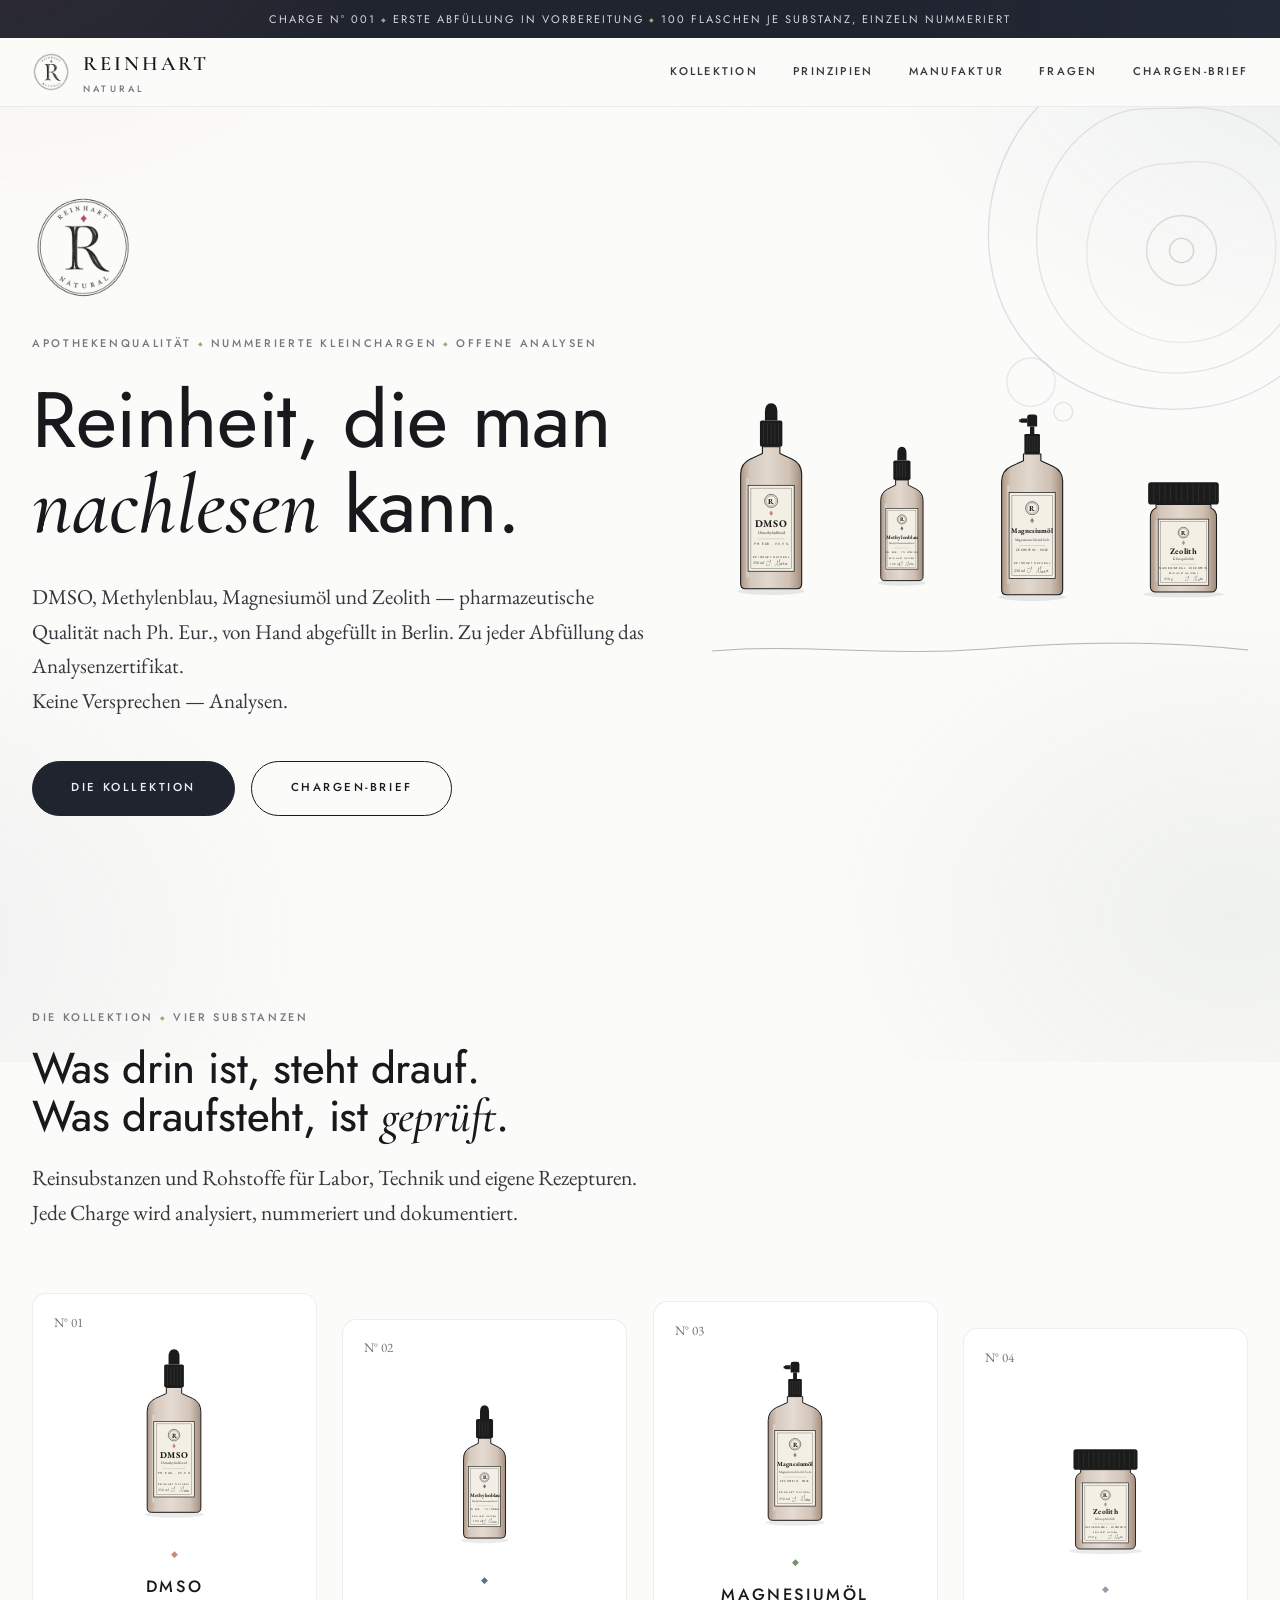
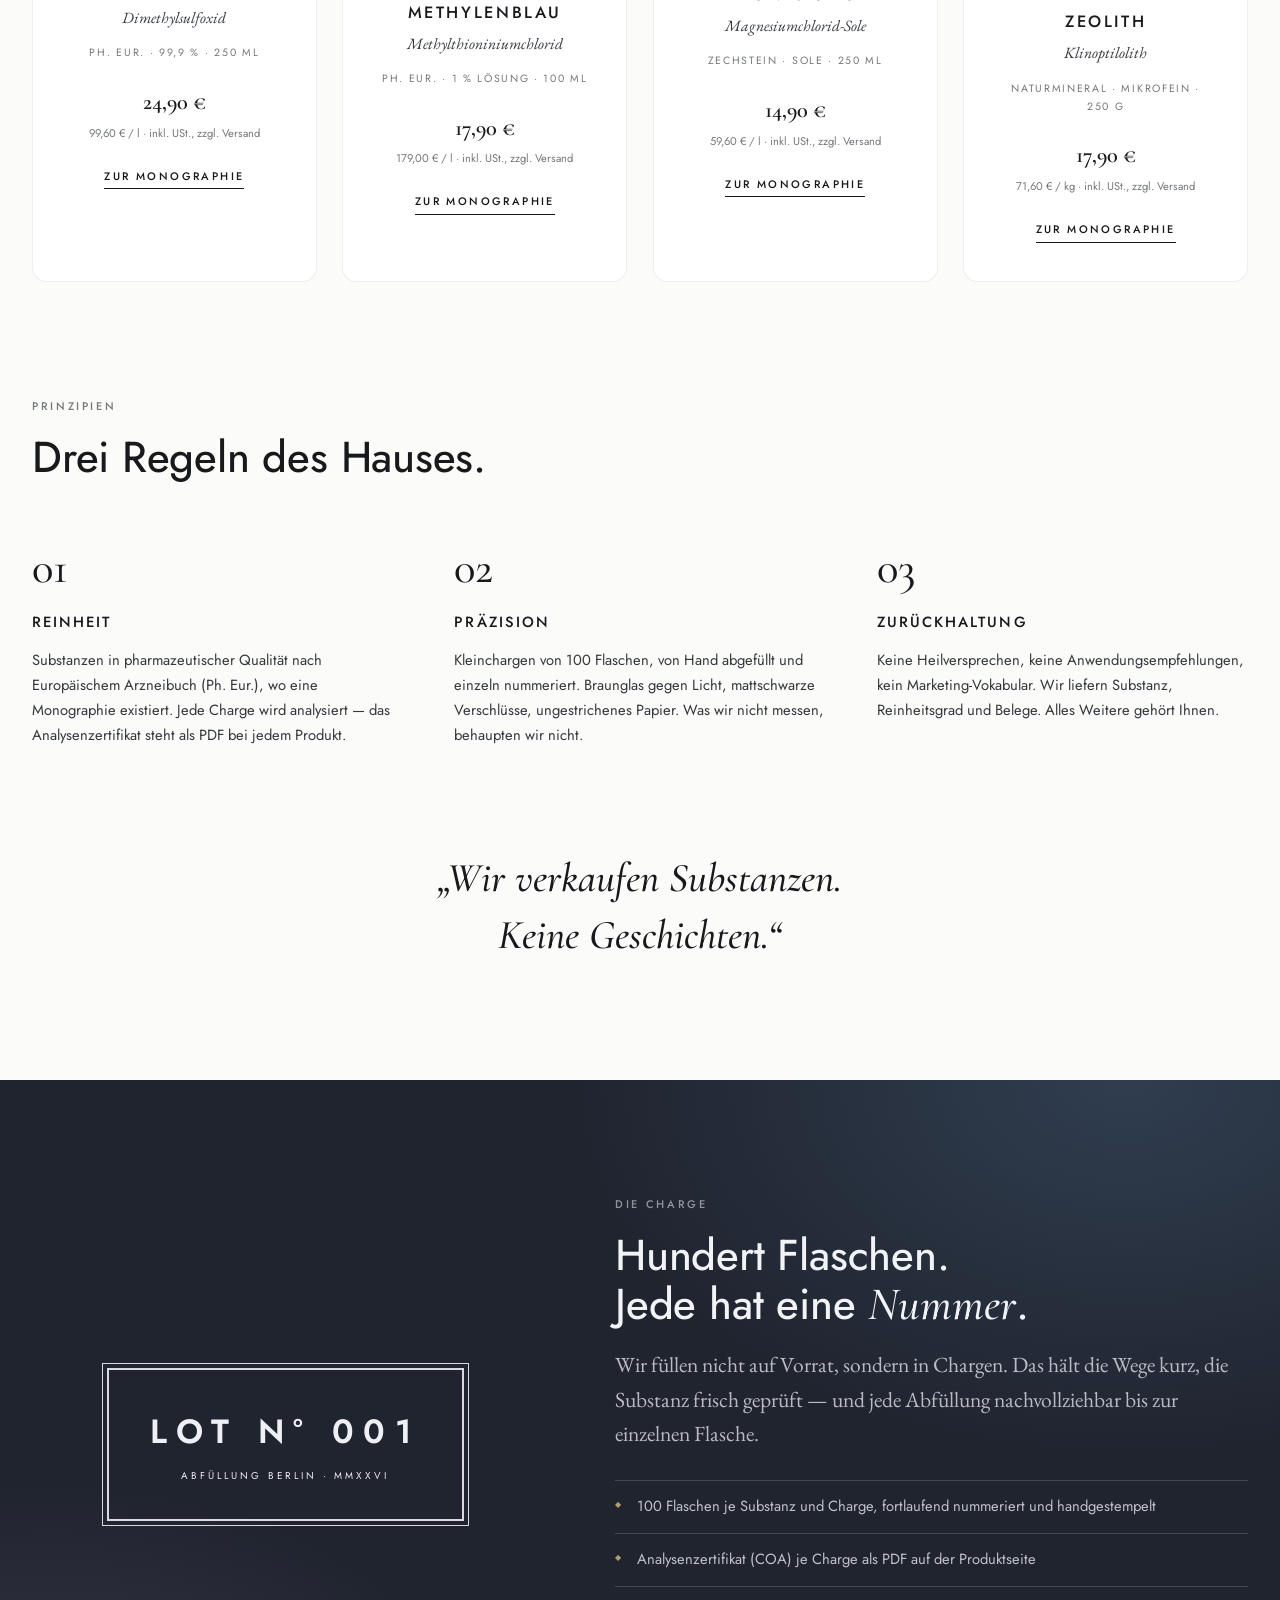
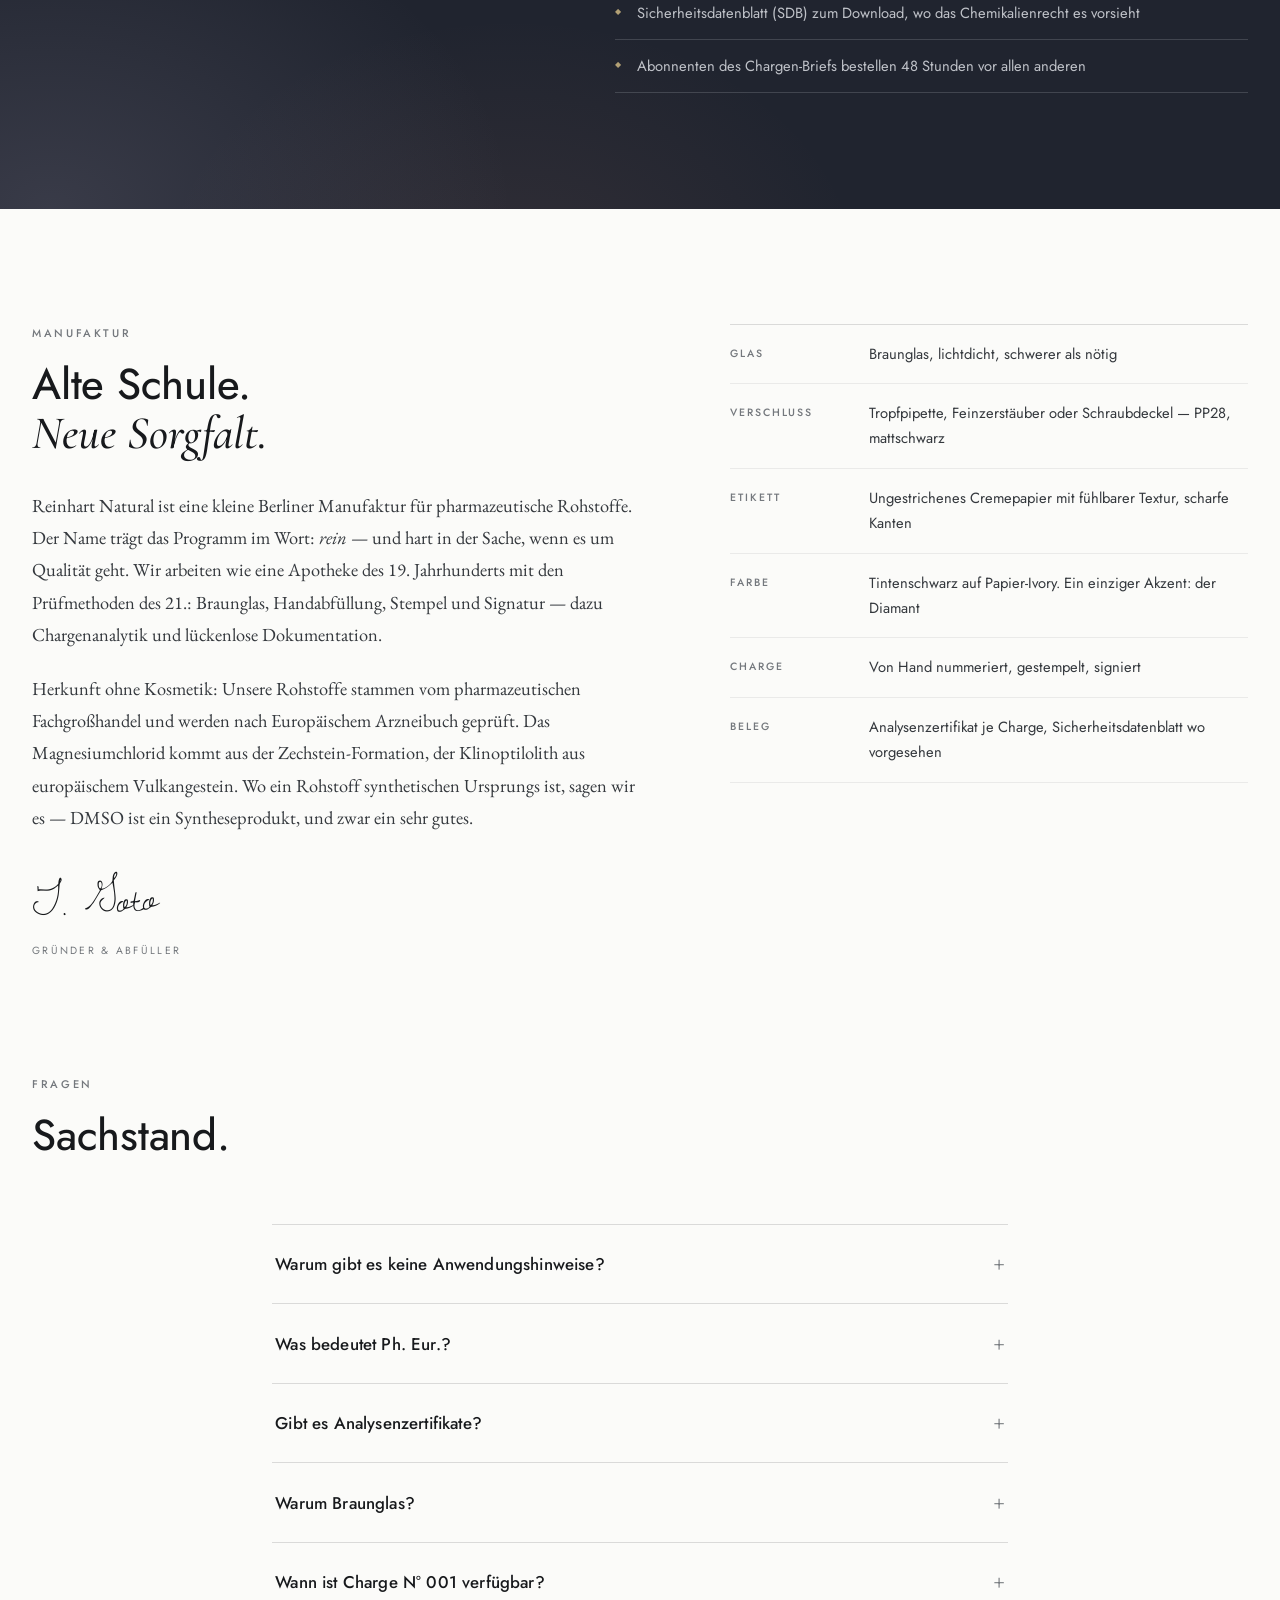
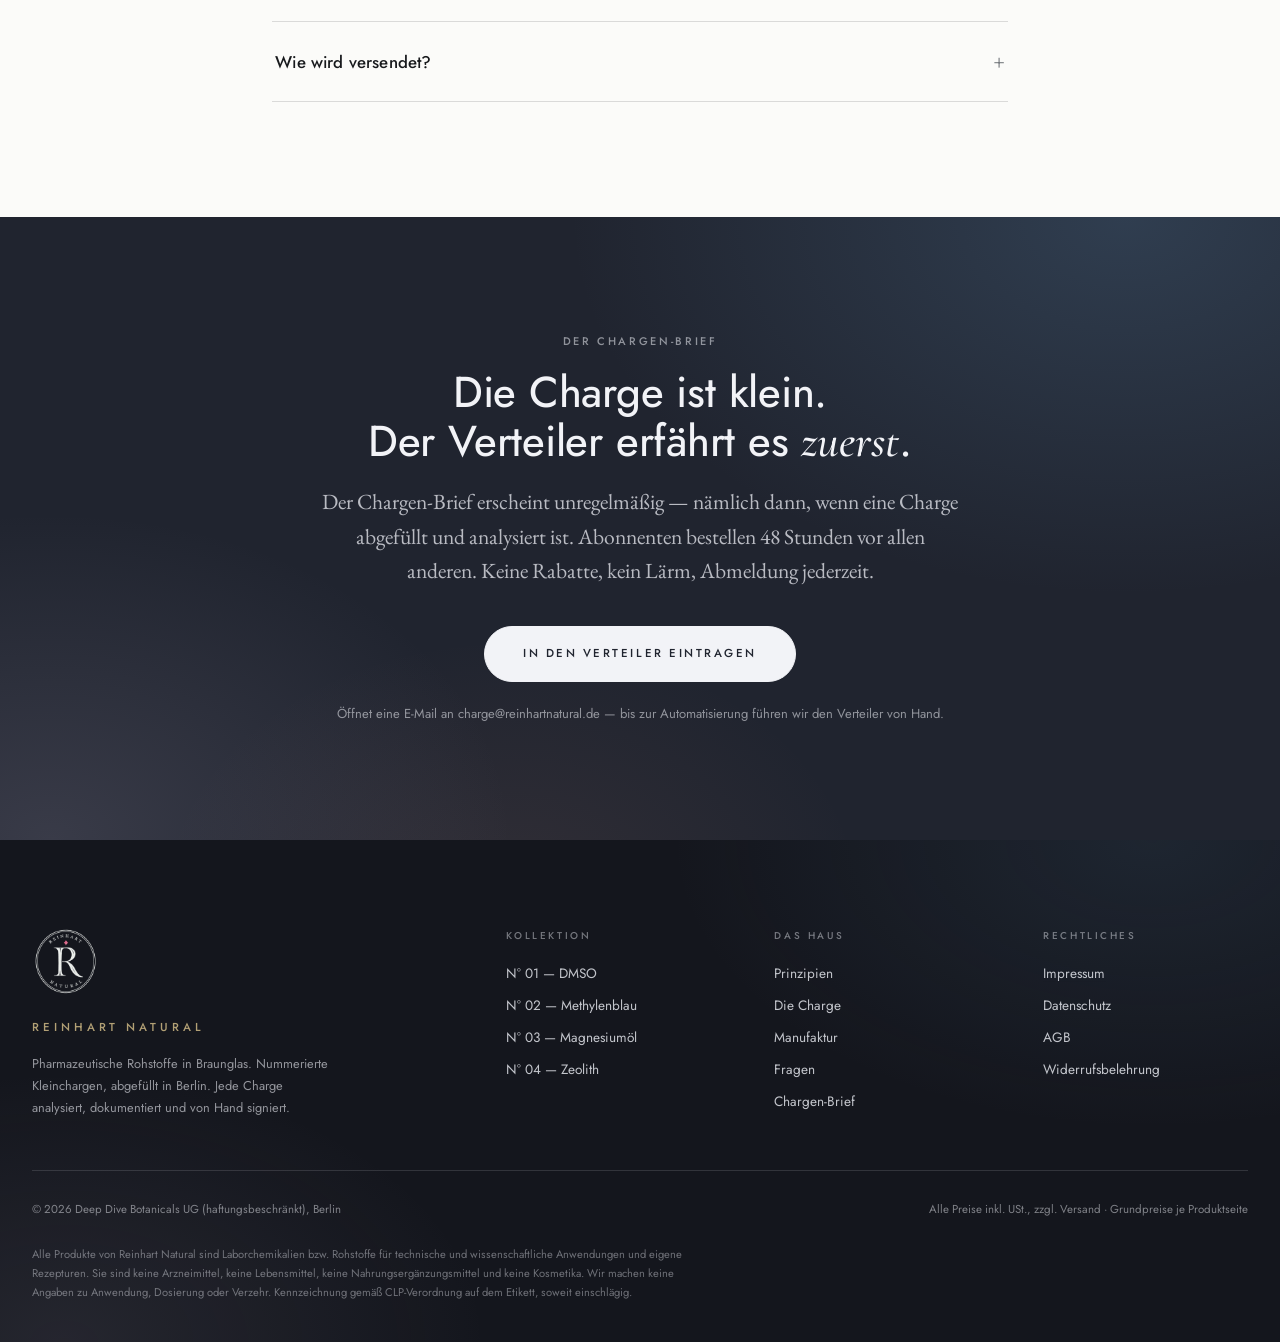
==== commit 71e493b1: "Finales Siegel-Logo eingebaut (freigestellt, zwei Varianten) - Hochgeladenes Siegel (2048px-Foto auf" ====
--- a/index.html
+++ b/index.html
@@ -7,6 +7,7 @@
   <meta name="description" content="Reinhart Natural: DMSO, Methylenblau, Magnesiumöl und Zeolith in Braunglas. Pharmazeutische Qualität, nummerierte Kleinchargen, Analysenzertifikat je Charge. Abgefüllt in Berlin.">
   <link rel="canonical" href="https://reinhartnatural.de/">
   <link rel="icon" type="image/svg+xml" href="favicon.svg">
+  <link rel="apple-touch-icon" href="apple-touch-icon.png">
   <link rel="stylesheet" href="assets/css/style.css">
   <meta property="og:type" content="website">
   <meta property="og:site_name" content="Reinhart Natural">
@@ -42,31 +43,7 @@
       <stop offset="0.8" stop-color="#7a4f2c" stop-opacity="0.34"/>
       <stop offset="1" stop-color="#5e3a20" stop-opacity="0.58"/>
     </linearGradient>
-    <path id="arc-oben" d="M 32 100 A 68 68 0 0 1 168 100" fill="none"/>
-    <path id="arc-unten" d="M 18 100 A 82 82 0 0 0 182 100" fill="none"/>
   </defs>
-
-  <!-- Apotheker-Siegel -->
-  <symbol id="siegel" viewBox="0 0 200 200">
-    <circle cx="100" cy="100" r="96.5" fill="none" stroke="currentColor" stroke-width="2"/>
-    <circle cx="100" cy="100" r="90.5" fill="none" stroke="currentColor" stroke-width="1"/>
-    <g fill="none" stroke="currentColor" stroke-width="1" stroke-linecap="round" opacity="0.07">
-      <path d="M44 152 C 50 138, 56 126, 66 114"/>
-      <path d="M54 132 C 49 129, 44 130, 40 134"/>
-      <path d="M59 124 C 64 120, 69 120, 73 123"/>
-      <path d="M49 141 C 44 139, 39 140, 36 144"/>
-      <path d="M144 148 l 5 -20 6 7 -3 16 z"/>
-      <path d="M149 128 l 3 -9"/>
-    </g>
-    <text style="font-family:'EB Garamond',Georgia,serif;font-weight:500;letter-spacing:0.38em" font-size="14.5" fill="currentColor">
-      <textPath href="#arc-oben" startOffset="50%" text-anchor="middle">REINHART</textPath>
-    </text>
-    <text style="font-family:'EB Garamond',Georgia,serif;font-weight:500;letter-spacing:0.42em" font-size="13" fill="currentColor">
-      <textPath href="#arc-unten" startOffset="50%" text-anchor="middle">NATURAL</textPath>
-    </text>
-    <path d="M100 42 l 6.5 9.5 -6.5 9.5 -6.5 -9.5 z" style="fill:var(--d,#c98a76)"/>
-    <text x="100" y="141" text-anchor="middle" style="font-family:'EB Garamond',Georgia,serif;font-weight:700" font-size="88" fill="currentColor">R</text>
-  </symbol>
 
   <!-- DMSO — 250 ml, Tropfpipette -->
   <symbol id="flasche-dmso" viewBox="0 0 190 336">
@@ -191,7 +168,7 @@
 <header class="site-header">
   <div class="wrap header-inner">
     <a class="brand" href="index.html" aria-label="Reinhart Natural — Startseite">
-      <svg style="color:#17191c"><use href="#siegel"/></svg>
+      <img src="assets/img/siegel-192.png" alt="" width="192" height="192">
       <span class="brand-name">Reinhart<span>Natural</span></span>
     </a>
     <button class="nav-toggle" aria-expanded="false" aria-controls="hauptnavigation" aria-label="Navigation öffnen">
@@ -226,7 +203,7 @@
     </svg>
     <div class="wrap hero-grid">
       <div class="hero-copy">
-        <svg class="hero-seal reveal" style="color:#17191c" role="img" aria-label="Siegel Reinhart Natural"><use href="#siegel"/></svg>
+        <img class="hero-seal reveal" src="assets/img/siegel-512.png" alt="Siegel Reinhart Natural" width="512" height="512">
         <p class="eyebrow reveal reveal-d1">Apothekenqualität <span class="dia">◆</span> Nummerierte Kleinchargen <span class="dia">◆</span> Offene Analysen</p>
         <h1 class="display reveal reveal-d1">Reinheit, die man <em>nachlesen</em> kann.</h1>
         <p class="hero-claim reveal reveal-d2">DMSO, Methylenblau, Magnesiumöl und Zeolith&nbsp;— pharmazeutische
@@ -482,7 +459,7 @@
   <div class="wrap">
     <div class="footer-grid">
       <div class="footer-brand">
-        <svg style="color:#edf1ee"><use href="#siegel"/></svg>
+        <img src="assets/img/siegel-hell-192.png" alt="" width="192" height="192">
         <div class="wordmark">Reinhart Natural</div>
         <p>Pharmazeutische Rohstoffe in Braunglas. Nummerierte Kleinchargen, abgefüllt in Berlin.
           Jede Charge analysiert, dokumentiert und von Hand signiert.</p>
--- a/assets/css/style.css
+++ b/assets/css/style.css
@@ -439,7 +439,8 @@
   gap: 0.85rem;
 }
 
-.brand svg {
+.brand svg,
+.brand img {
   width: 2.35rem;
   height: 2.35rem;
   flex: none;
@@ -519,6 +520,7 @@
 
 .hero-seal {
   width: clamp(5.5rem, 8vw, 7rem);
+  height: auto;
   margin-bottom: 2.2rem;
 }
 
@@ -1023,7 +1025,8 @@
   padding-bottom: 3rem;
 }
 
-.footer-brand svg {
+.footer-brand svg,
+.footer-brand img {
   width: 4.2rem;
   height: 4.2rem;
   margin-bottom: 1.4rem;
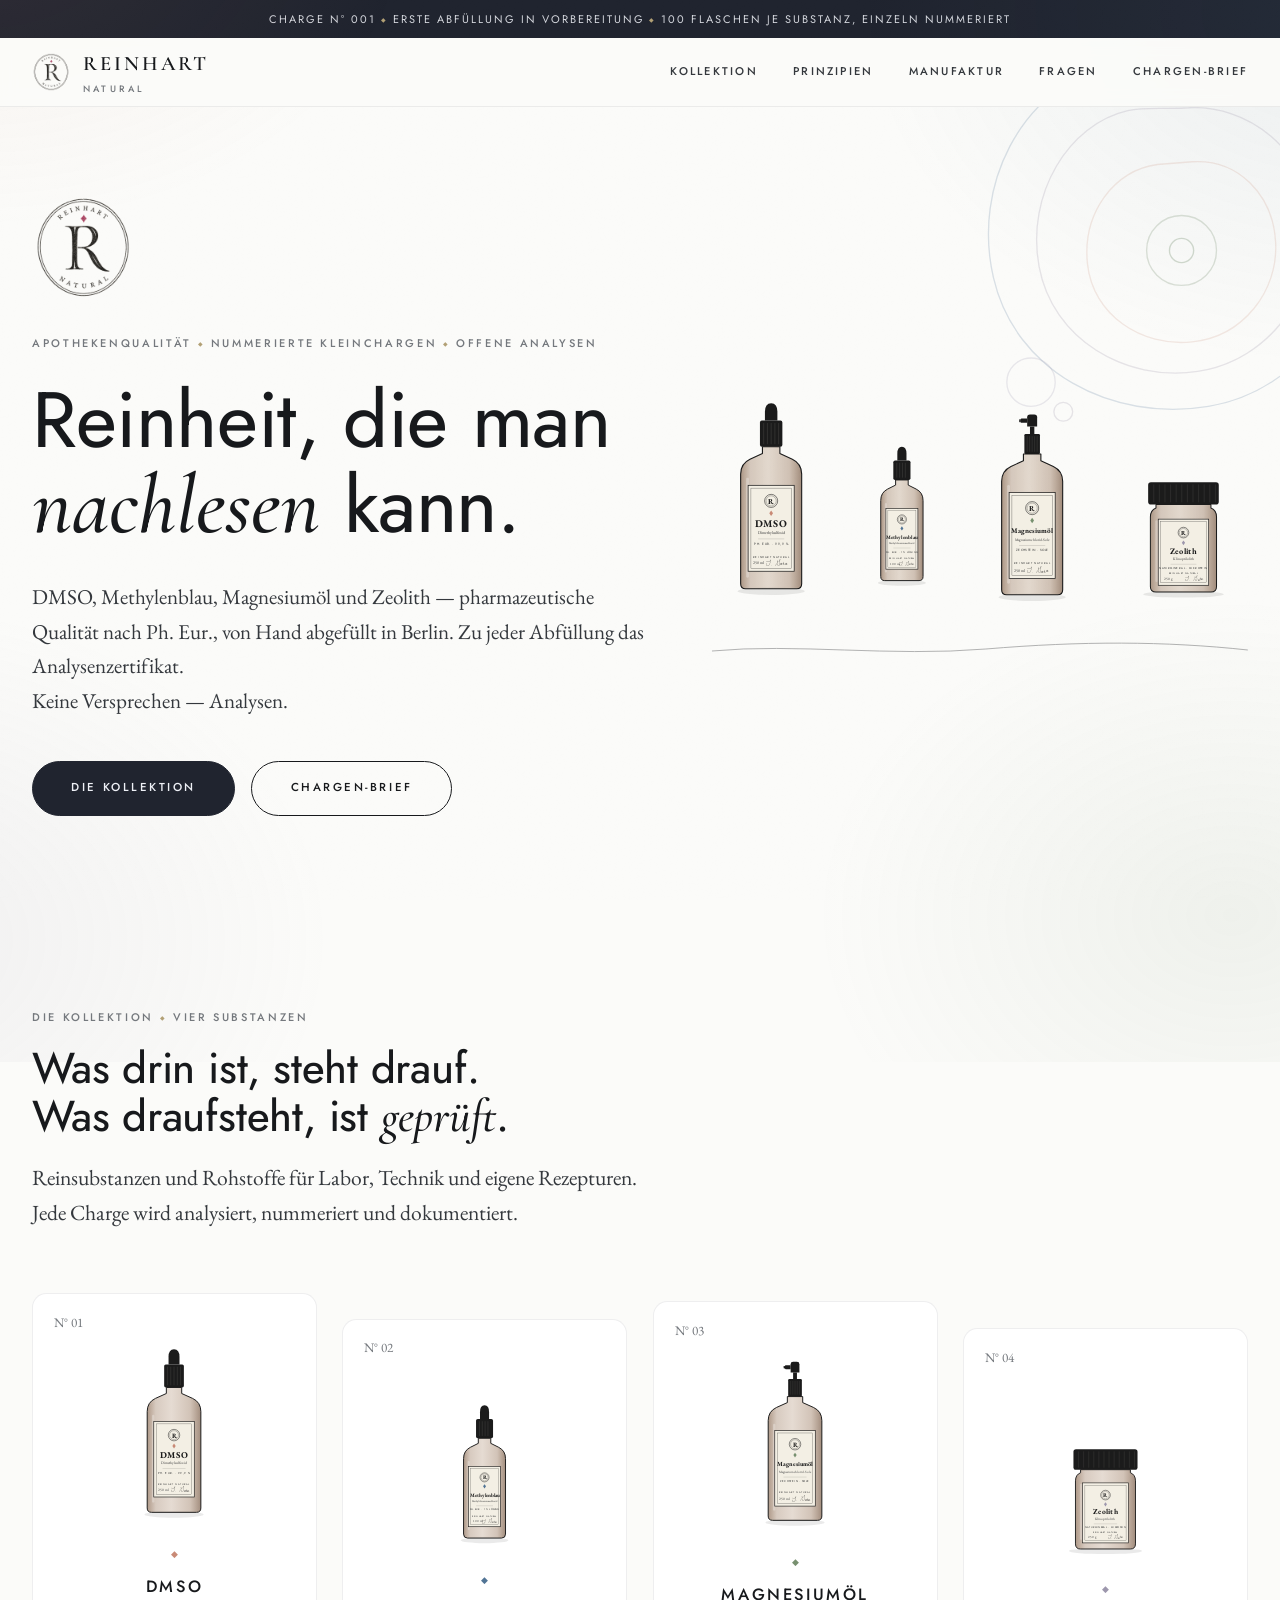
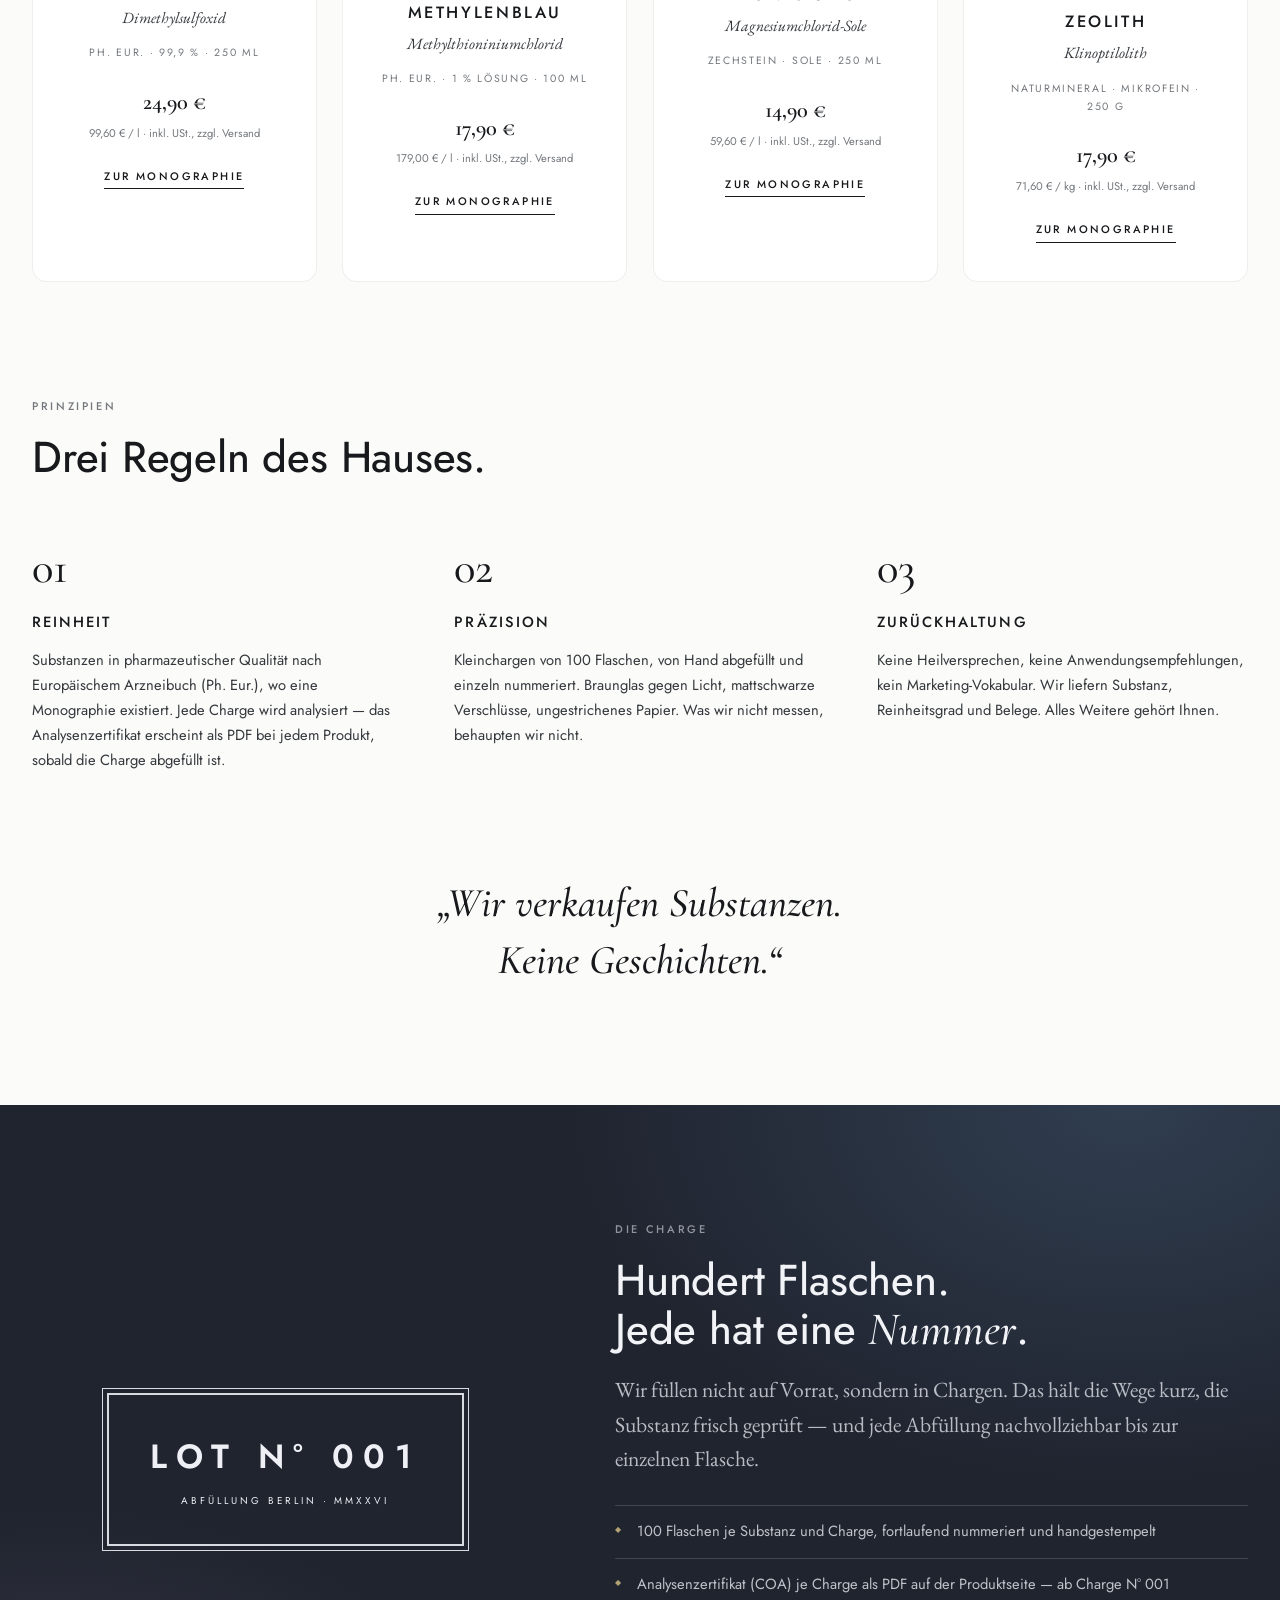
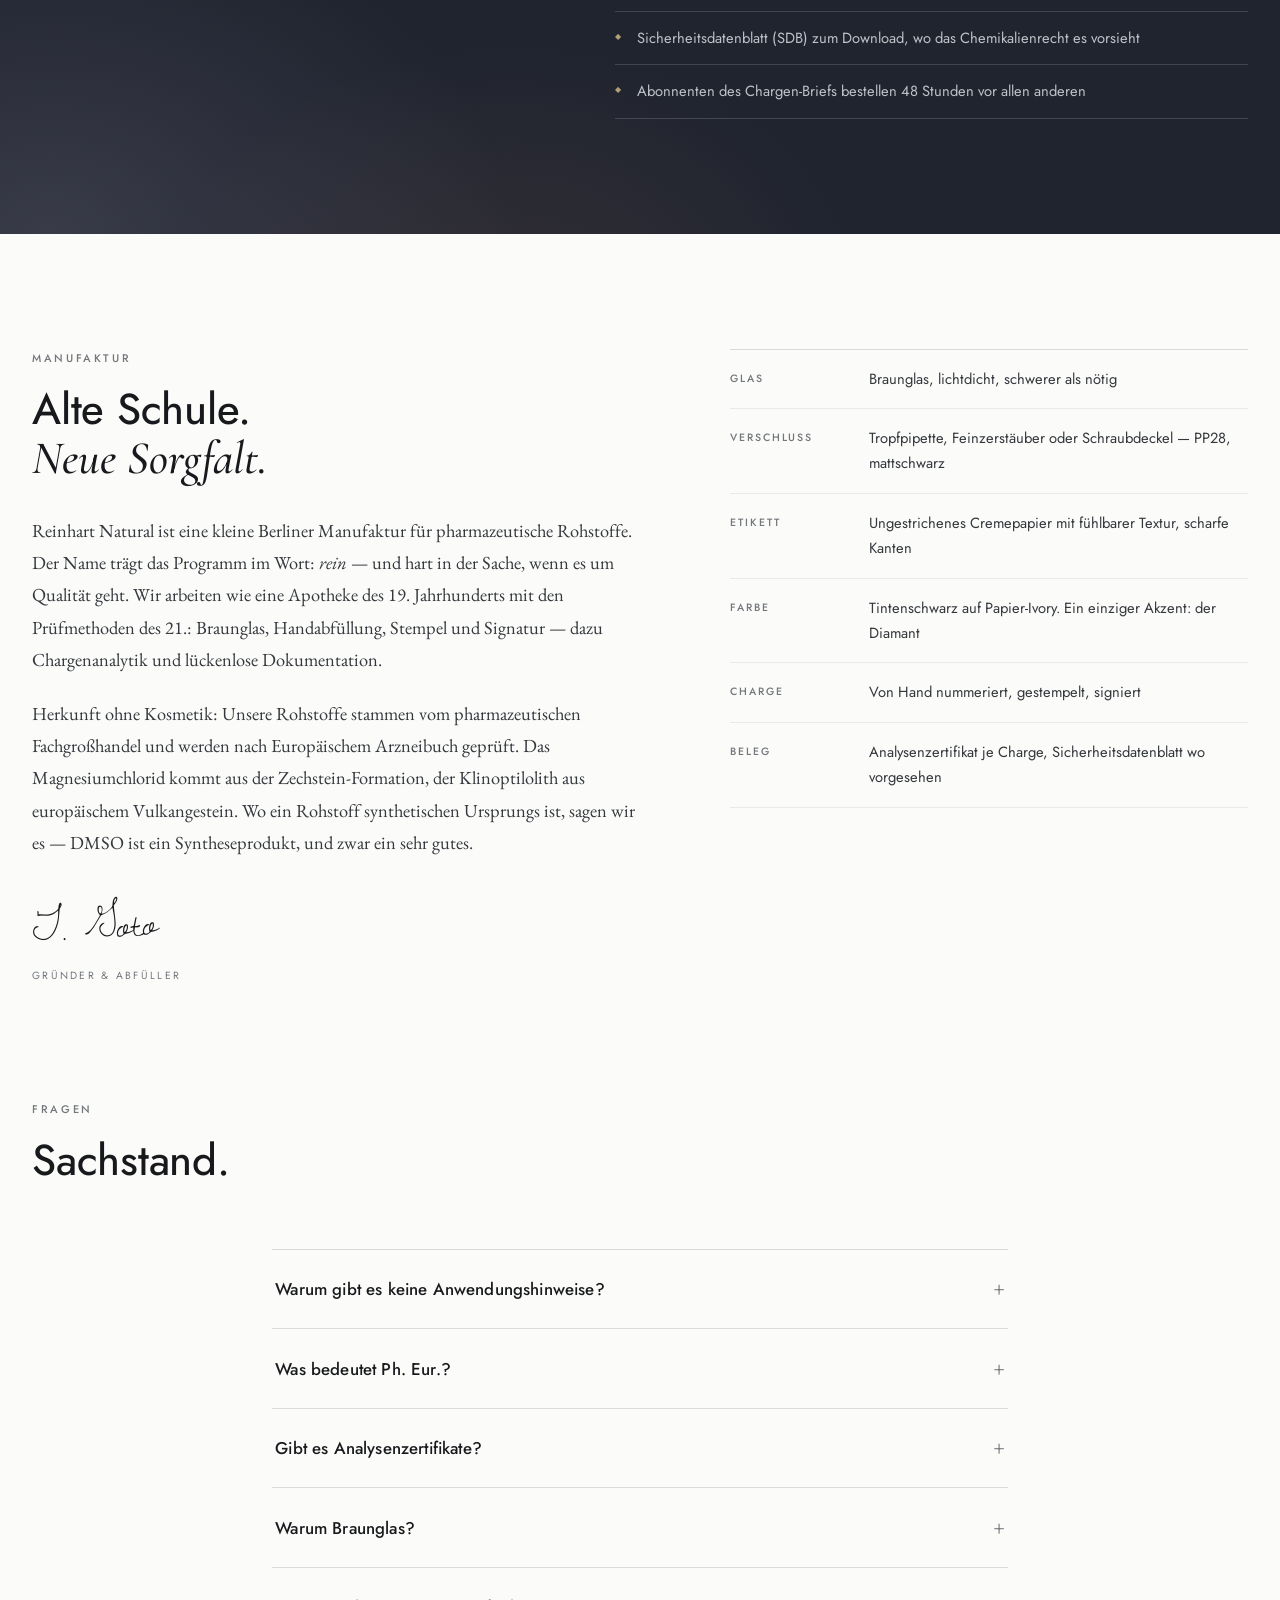
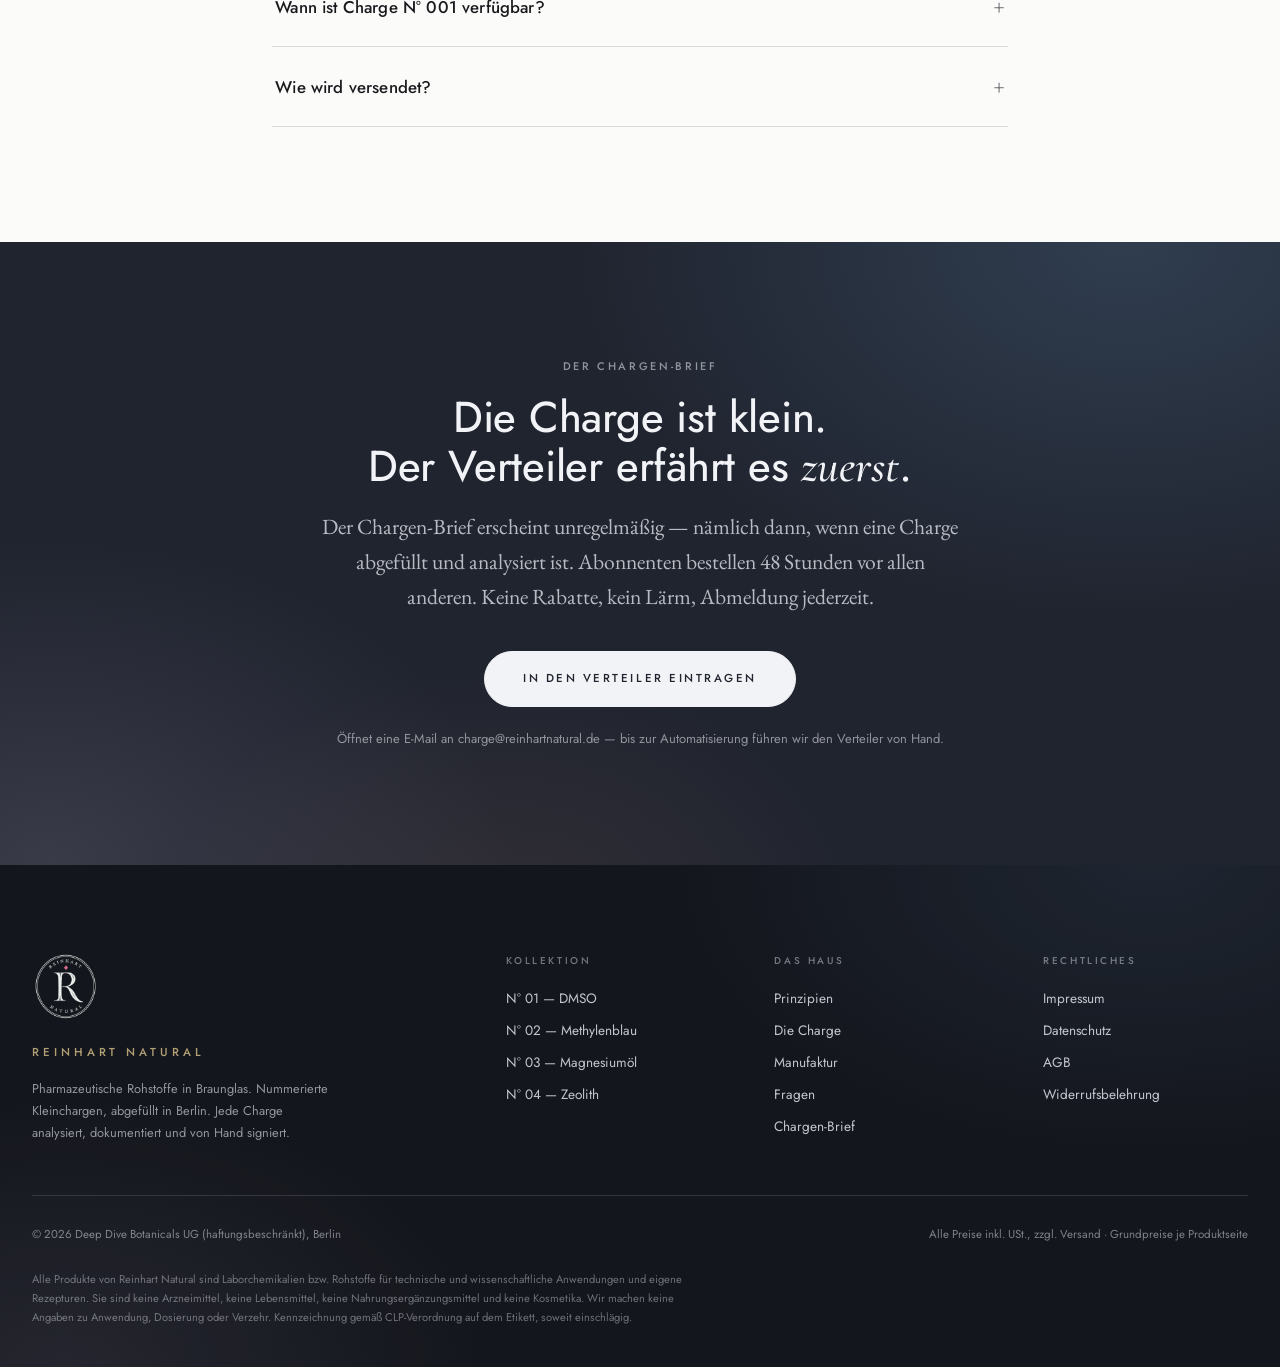
==== commit 4a2d5545: "Statusbericht + Higgsfield-Master-Prompt; Audit-Quickfixes - ANWEISUNGEN/09-STATUSBERICHT.md: konsol" ====
--- a/index.html
+++ b/index.html
@@ -6,7 +6,8 @@
   <title>Reinhart Natural — Pharmazeutische Rohstoffe in Braunglas · Ph. Eur. · Nummerierte Kleinchargen</title>
   <meta name="description" content="Reinhart Natural: DMSO, Methylenblau, Magnesiumöl und Zeolith in Braunglas. Pharmazeutische Qualität, nummerierte Kleinchargen, Analysenzertifikat je Charge. Abgefüllt in Berlin.">
   <link rel="canonical" href="https://reinhartnatural.de/">
-  <link rel="icon" type="image/svg+xml" href="favicon.svg">
+  <link rel="icon" href="favicon.ico" sizes="48x48">
+  <link rel="icon" type="image/png" sizes="32x32" href="favicon-32.png">
   <link rel="apple-touch-icon" href="apple-touch-icon.png">
   <link rel="stylesheet" href="assets/css/style.css">
   <meta property="og:type" content="website">
@@ -15,13 +16,18 @@
   <meta property="og:description" content="Vier Substanzen. Nummerierte Kleinchargen. Analysenzertifikat je Charge. Keine Versprechen — Analysen.">
   <meta property="og:url" content="https://reinhartnatural.de/">
   <meta property="og:locale" content="de_DE">
+  <meta property="og:image" content="https://reinhartnatural.de/assets/img/og-standard.png">
+  <meta property="og:image:width" content="1200">
+  <meta property="og:image:height" content="630">
+  <meta name="twitter:card" content="summary_large_image">
+  <meta name="twitter:image" content="https://reinhartnatural.de/assets/img/og-standard.png">
   <script type="application/ld+json">
   {
     "@context": "https://schema.org",
     "@type": "Organization",
     "name": "Reinhart Natural",
     "url": "https://reinhartnatural.de/",
-    "logo": "https://reinhartnatural.de/favicon.svg",
+    "logo": "https://reinhartnatural.de/assets/img/siegel-512.png",
     "slogan": "Reinheit, die man nachlesen kann.",
     "parentOrganization": {
       "@type": "Organization",
@@ -172,7 +178,7 @@
       <span class="brand-name">Reinhart<span>Natural</span></span>
     </a>
     <button class="nav-toggle" aria-expanded="false" aria-controls="hauptnavigation" aria-label="Navigation öffnen">
-      <svg viewBox="0 0 24 24" fill="none" stroke-width="1.5"><path d="M3 6h18M3 12h18M3 18h18"/></svg>
+      <svg viewBox="0 0 24 24" fill="none" stroke-width="1.5" aria-hidden="true" focusable="false"><path d="M3 6h18M3 12h18M3 18h18"/></svg>
     </button>
     <nav class="site-nav" id="hauptnavigation" aria-label="Hauptnavigation">
       <a href="#kollektion">Kollektion</a>
@@ -203,7 +209,7 @@
     </svg>
     <div class="wrap hero-grid">
       <div class="hero-copy">
-        <img class="hero-seal reveal" src="assets/img/siegel-512.png" alt="Siegel Reinhart Natural" width="512" height="512">
+        <img class="hero-seal reveal" src="assets/img/siegel-256.png" alt="Siegel Reinhart Natural" width="256" height="256">
         <p class="eyebrow reveal reveal-d1">Apothekenqualität <span class="dia">◆</span> Nummerierte Kleinchargen <span class="dia">◆</span> Offene Analysen</p>
         <h1 class="display reveal reveal-d1">Reinheit, die man <em>nachlesen</em> kann.</h1>
         <p class="hero-claim reveal reveal-d2">DMSO, Methylenblau, Magnesiumöl und Zeolith&nbsp;— pharmazeutische
@@ -296,8 +302,8 @@
           <div class="num">01</div>
           <h3>Reinheit</h3>
           <p>Substanzen in pharmazeutischer Qualität nach Europäischem Arzneibuch (Ph.&nbsp;Eur.), wo eine
-            Monographie existiert. Jede Charge wird analysiert&nbsp;— das Analysenzertifikat steht als PDF
-            bei jedem Produkt.</p>
+            Monographie existiert. Jede Charge wird analysiert&nbsp;— das Analysenzertifikat erscheint als
+            PDF bei jedem Produkt, sobald die Charge abgefüllt ist.</p>
         </div>
         <div class="principle reveal reveal-d1">
           <div class="num">02</div>
@@ -332,7 +338,7 @@
         </div>
         <ul class="charge-facts reveal">
           <li><span class="dia">◆</span>100 Flaschen je Substanz und Charge, fortlaufend nummeriert und handgestempelt</li>
-          <li><span class="dia">◆</span>Analysenzertifikat (COA) je Charge als PDF auf der Produktseite</li>
+          <li><span class="dia">◆</span>Analysenzertifikat (COA) je Charge als PDF auf der Produktseite&nbsp;— ab Charge N° 001</li>
           <li><span class="dia">◆</span>Sicherheitsdatenblatt (SDB) zum Download, wo das Chemikalienrecht es vorsieht</li>
           <li><span class="dia">◆</span>Abonnenten des Chargen-Briefs bestellen 48 Stunden vor allen anderen</li>
         </ul>
--- a/assets/css/style.css
+++ b/assets/css/style.css
@@ -1347,14 +1347,6 @@
   padding: 0.05rem 0.4rem;
 }
 
-.todo-banner {
-  border: 1px dashed var(--gold);
-  background: rgba(178, 160, 117, 0.1);
-  padding: 1rem 1.3rem;
-  font-size: 0.8rem;
-  color: var(--coal);
-  margin-bottom: 2.5rem;
-}
 
 /* ---------- Reveal-Animation ---------- */
 
@@ -1389,6 +1381,28 @@
   .product-card figure,
   .btn {
     transition: none;
+  }
+}
+
+/* ---------- Druck ---------- */
+
+@media print {
+  .reveal {
+    opacity: 1 !important;
+    transform: none !important;
+  }
+  .annonce,
+  .site-nav,
+  .nav-toggle,
+  .hero-cells,
+  body::before,
+  body::after {
+    display: none !important;
+  }
+  .charge,
+  .site-footer {
+    background: none !important;
+    color: var(--ink) !important;
   }
 }
 
